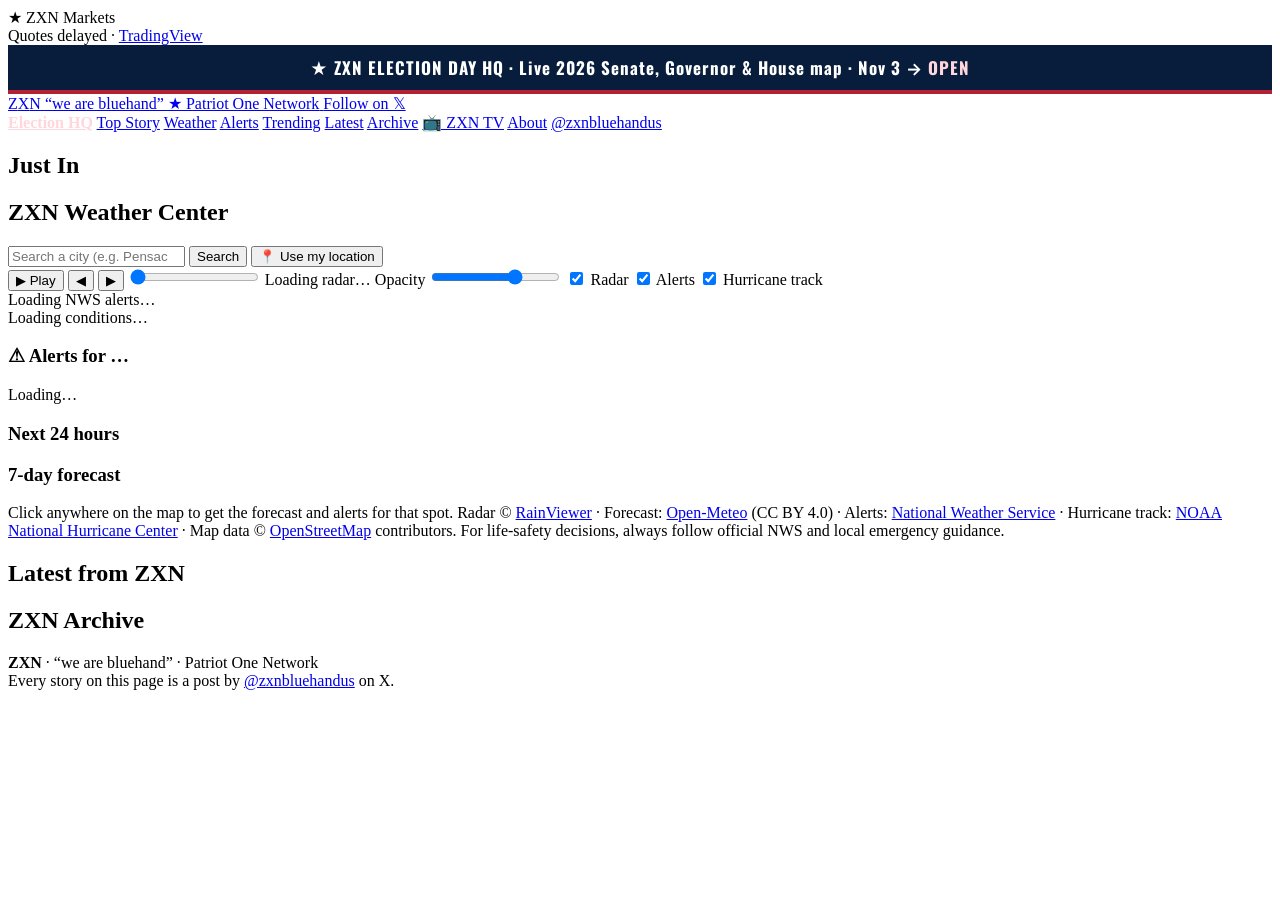
==== index.html @ aa6a17e9 "ZXN Election Day HQ: live 2026 Senate/Governor/House map" ====
<!doctype html>
<html lang="en">
<head>
<meta charset="utf-8">
<meta name="viewport" content="width=device-width, initial-scale=1">
<title>ZXN · “we are bluehand” · Patriot One Network</title>
<meta name="description" content="ZXN news: stories from @zxnbluehandus on X. Bluehand ZXN and Patriot One Network.">
<link rel="preconnect" href="https://fonts.googleapis.com">
<link href="https://fonts.googleapis.com/css2?family=Oswald:wght@500;700&family=Source+Serif+4:opsz,wght@8..60,400;8..60,700&family=Inter:wght@400;600;800&display=swap" rel="stylesheet">
<link rel="stylesheet" href="assets/leaflet.css">
<link rel="stylesheet" href="assets/styles.css">
<link rel="stylesheet" href="assets/weather.css">
<link rel="stylesheet" href="assets/ticker.css">
<link rel="stylesheet" href="assets/live.css">
<link rel="stylesheet" href="assets/splash.css">
<link rel="stylesheet" href="assets/feeds.css">
<link rel="stylesheet" href="assets/tv.css">
</head>
<body>
<script src="assets/splash.js"></script>
<div class="zxn-ticker" role="region" aria-label="Stock market ticker">
  <div class="ticker-label"><span class="star">★</span> ZXN Markets</div>
  <div class="ticker-track tradingview-widget-container"><div id="zxn-ticker-widget" class="tradingview-widget-container__widget"></div></div>
  <div class="ticker-note">Quotes delayed · <a href="https://www.tradingview.com/" target="_blank" rel="noopener nofollow">TradingView</a></div>
</div>
<div id="alert-banner" class="alert-banner" role="region" aria-label="Severe weather alerts" hidden></div>
<div class="flagbar"><span></span><span></span><span></span></div>
<a class="election-banner" href="election/" style="display:block;background:#071d3b;color:#fff;text-align:center;padding:10px 12px;font:700 17px Oswald,Inter,sans-serif;letter-spacing:1px;text-decoration:none;border-bottom:4px solid #B22234">★ ZXN ELECTION DAY HQ · Live 2026 Senate, Governor &amp; House map · Nov 3 → <span style="color:#ffd6db">OPEN</span></a>
<header class="masthead">
  <div class="wrap mast-inner">
    <div class="mast-date" id="today"></div>
    <a class="brand" href="#top" aria-label="ZXN home">
      <span class="brand-mark">Z<span class="x">X</span>N</span>
      <span class="brand-sub">“we are bluehand” <span class="star">★</span> Patriot One Network</span>
    </a>
    <a class="follow-btn" href="https://x.com/zxnbluehandus" target="_blank" rel="noopener">Follow on 𝕏</a>
  </div>
  <nav class="nav">
    <div class="wrap nav-inner">
      <a href="election/" style="color:#ffd6db;font-weight:800">Election HQ</a>
      <a href="#top-story">Top Story</a>
      <a href="#weather">Weather</a>
      <a href="#wx-alerts-anchor">Alerts</a>
      <a href="#trending">Trending</a>
      <a href="#latest">Latest</a>
      <a href="#following" id="nav-following" hidden>Following</a>
      <a href="#archive">Archive</a>
      <a href="#zxn-tv">📺 ZXN TV</a>
      <a href="#about">About</a>
      <a href="https://x.com/zxnbluehandus" target="_blank" rel="noopener">@zxnbluehandus</a>
    </div>
  </nav>
</header>

<main id="top" class="wrap">
  <section id="live-now" class="live-now" aria-live="polite" hidden></section>
  <section id="top-story" class="top">
    <div id="featured" class="featured"></div>
    <aside class="rail">
      <h2 class="section-label">Just In</h2>
      <ol id="justin" class="justin"></ol>
    </aside>
  </section>


  <section id="trending" class="trending" hidden>
    <div class="tr-head">
      <h2 class="section-label big">Trending on 𝕏</h2>
      <span class="tr-updated" id="tr-updated"></span>
    </div>
    <div id="tr-stories" class="tr-stories"></div>
    <div class="tr-trends-wrap"><h3 class="tr-sub">Trending in the U.S.</h3><div id="tr-trends" class="tr-trends"></div></div>
    <p class="tr-note">Headlines and summaries are X News stories, shown as X published them (summaries are generated by X from posts and may change). Not written by ZXN.</p>
  </section>

  <section id="weather" class="wx">
    <div class="wx-head">
      <h2 class="section-label big">ZXN Weather Center</h2>
      <form id="wx-search" class="wx-search" autocomplete="off" role="search">
        <input id="wx-q" type="search" placeholder="Search a city (e.g. Pensacola, Nashville)…" aria-label="Search a city">
        <button class="wx-btn" type="submit">Search</button>
        <button class="wx-btn red" type="button" id="wx-locate">📍 Use my location</button>
        <ul id="wx-results" class="wx-results" hidden></ul>
      </form>
    </div>
    <div id="wx-storms" class="wx-storms"></div>
    <div class="wx-grid">
      <div class="wx-mapcol">
        <div id="wx-map" class="wx-map" aria-label="Weather radar map"></div>
        <div class="wx-controls">
          <button id="rv-play" type="button" aria-pressed="false">▶ Play</button>
          <button id="rv-prev" type="button" aria-label="Previous frame">◀</button>
          <button id="rv-next" type="button" aria-label="Next frame">▶</button>
          <input id="rv-slider" type="range" min="0" max="0" value="0" aria-label="Radar frame">
          <span id="rv-time">Loading radar…</span>
          <label title="Radar opacity">Opacity <input id="rv-opacity" type="range" min="10" max="100" value="70"></label>
          <label><input id="lyr-radar" type="checkbox" checked> Radar</label>
          <label><input id="lyr-alerts" type="checkbox" checked> Alerts</label>
          <label><input id="lyr-storms" type="checkbox" checked> Hurricane track</label>
        </div>
        <div id="wx-legend" class="wx-legend">Loading NWS alerts…</div>
      </div>
      <aside class="wx-side">
        <div id="wx-now" class="wx-now">Loading conditions…</div>
        <div class="wx-alerts-box" id="wx-alerts-anchor">
          <h3>⚠ Alerts for <span id="wx-alerts-place">…</span></h3>
          <div id="wx-alerts"><p class="muted">Loading…</p></div>
        </div>
      </aside>
    </div>
    <h3 class="sub">Next 24 hours</h3>
    <div id="wx-hourly" class="wx-hourly"></div>
    <h3 class="sub">7-day forecast</h3>
    <div id="wx-daily" class="wx-days"></div>
    <p class="wx-attrib">Click anywhere on the map to get the forecast and alerts for that spot. Radar &copy; <a href="https://www.rainviewer.com/" target="_blank" rel="noopener">RainViewer</a> ·
      Forecast: <a href="https://open-meteo.com/" target="_blank" rel="noopener">Open-Meteo</a> (CC BY 4.0) ·
      Alerts: <a href="https://www.weather.gov/" target="_blank" rel="noopener">National Weather Service</a> · Hurricane track: <a href="https://www.nhc.noaa.gov/" target="_blank" rel="noopener">NOAA National Hurricane Center</a> ·
      Map data &copy; <a href="https://www.openstreetmap.org/copyright" target="_blank" rel="noopener">OpenStreetMap</a> contributors.
      For life-safety decisions, always follow official NWS and local emergency guidance.</p>
  </section>

  <section id="latest">
    <h2 class="section-label big">Latest from ZXN</h2>
    <div id="grid" class="grid"></div>
    <div class="more-row"><span id="latest-count" class="muted"></span><button id="load-more" class="load-more" type="button" hidden>Load more stories</button></div>
  </section>

  <section id="following" class="following" hidden>
    <h2 class="section-label big">Accounts We Follow</h2>
    <div id="fol-list" class="fol-list"></div>
  </section>

  <section id="archive" class="archive">
    <div class="tr-head"><h2 class="section-label big">ZXN Archive</h2><span id="archive-count" class="tr-updated"></span></div>
    <div id="archive-list" class="archive-list"></div>
  </section>

  <section id="about" class="about"></section>
</main>

<footer class="footer">
  <div class="flagbar thin"><span></span><span></span><span></span></div>
  <div class="wrap foot-inner">
    <div><strong>ZXN</strong> · “we are bluehand” · Patriot One Network</div>
    <div>Every story on this page is a post by <a href="https://x.com/zxnbluehandus" target="_blank" rel="noopener">@zxnbluehandus</a> on X. <span id="updated"></span></div>
  </div>
</footer>
<script src="assets/ticker.js"></script>
<script src="assets/app.js"></script>
<script src="assets/live.js"></script>
<script src="assets/feeds.js"></script>
<script src="assets/tv.js"></script>
<script src="assets/leaflet.js"></script>
<script src="assets/alerts.js"></script>
<script src="assets/weather.js"></script>
</body>
</html>
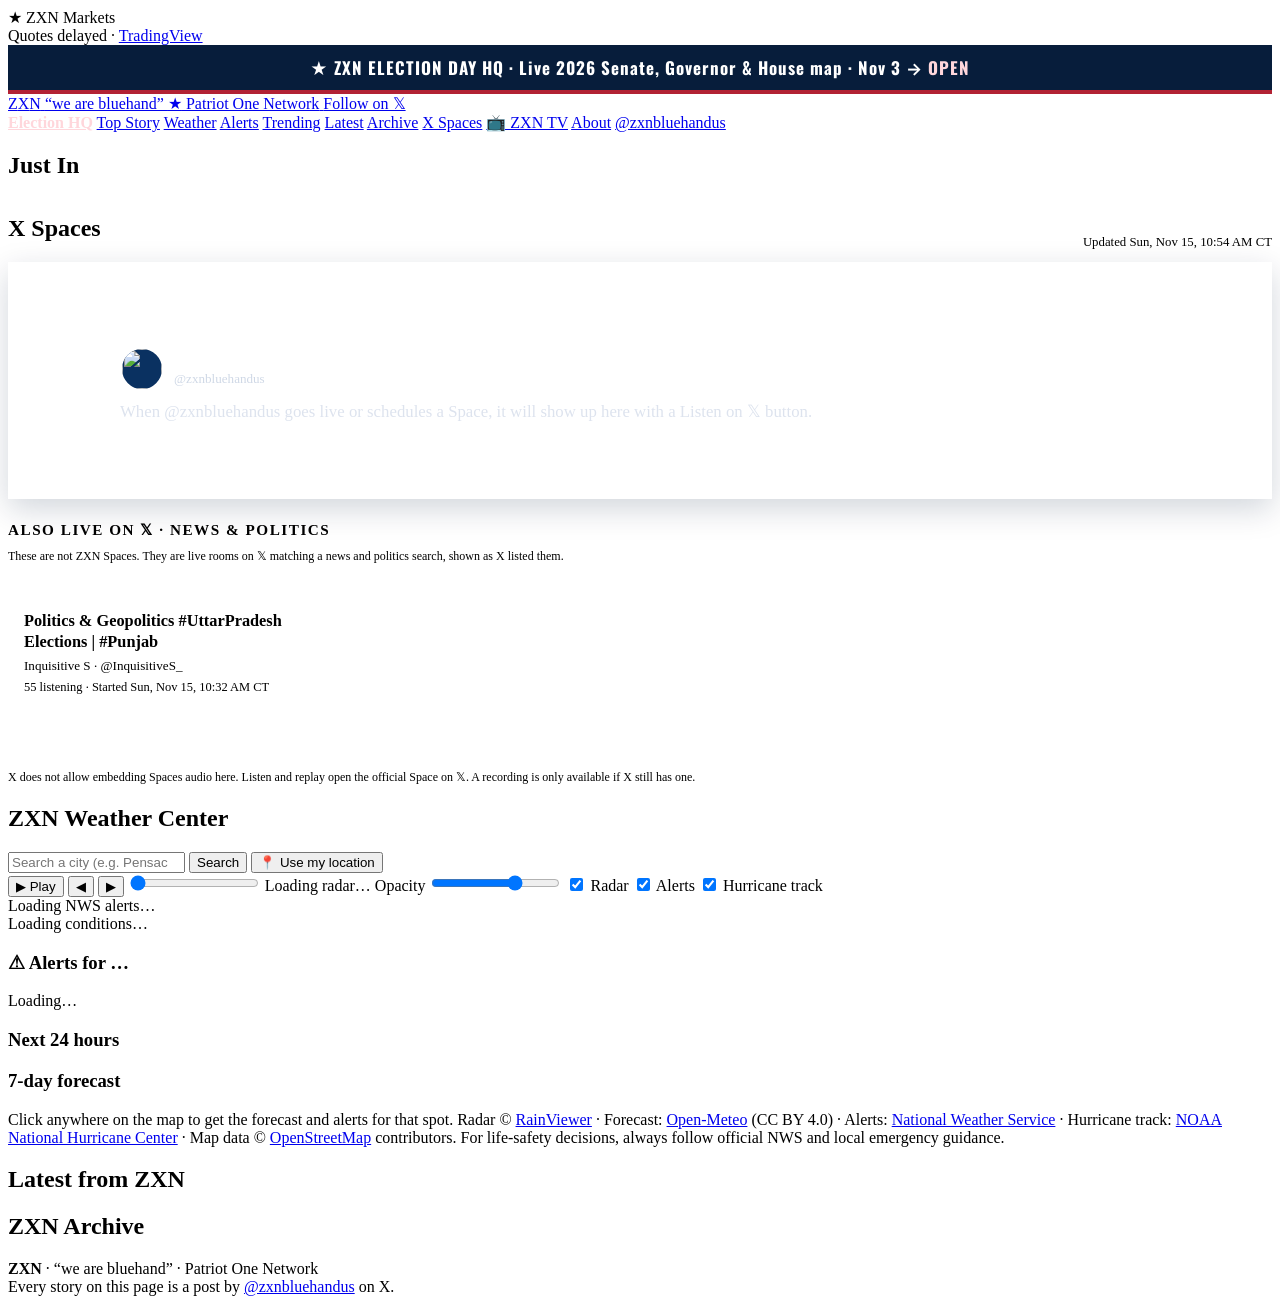
==== commit 640af9f4: "Add X Spaces section, in-page player, and owner MP3 downloads Adds a red-white-blue X Spaces card wi" ====
--- a/index.html
+++ b/index.html
@@ -15,6 +15,7 @@
 <link rel="stylesheet" href="assets/splash.css">
 <link rel="stylesheet" href="assets/feeds.css">
 <link rel="stylesheet" href="assets/tv.css">
+<link rel="stylesheet" href="assets/spaces.css">
 </head>
 <body>
 <script src="assets/splash.js"></script>
@@ -45,6 +46,7 @@
       <a href="#latest">Latest</a>
       <a href="#following" id="nav-following" hidden>Following</a>
       <a href="#archive">Archive</a>
+      <a href="#zxn-spaces">X Spaces</a>
       <a href="#zxn-tv">📺 ZXN TV</a>
       <a href="#about">About</a>
       <a href="https://x.com/zxnbluehandus" target="_blank" rel="noopener">@zxnbluehandus</a>
@@ -62,6 +64,14 @@
     </aside>
   </section>
 
+
+  <section id="zxn-spaces" class="zxn-spaces" aria-label="X Spaces">
+    <div class="sp-head">
+      <h2 class="section-label big">X Spaces</h2>
+      <span class="sp-updated" id="sp-updated"></span>
+    </div>
+    <div id="sp-root"></div>
+  </section>
 
   <section id="trending" class="trending" hidden>
     <div class="tr-head">
@@ -150,6 +160,7 @@
 <script src="assets/live.js"></script>
 <script src="assets/feeds.js"></script>
 <script src="assets/tv.js"></script>
+<script src="assets/spaces.js"></script>
 <script src="assets/leaflet.js"></script>
 <script src="assets/alerts.js"></script>
 <script src="assets/weather.js"></script>
--- a/assets/spaces.css
+++ b/assets/spaces.css
@@ -0,0 +1,89 @@
+/* ===== X Spaces section + in-page player ===== */
+.zxn-spaces{margin-top:36px}
+.sp-head{display:flex;flex-wrap:wrap;align-items:flex-end;justify-content:space-between;gap:6px 16px}
+.sp-head .section-label{flex:1 1 auto;margin-top:0}
+.sp-updated{font-size:.8rem;color:var(--muted);margin:0 0 12px}
+.sp-livebar{display:flex;flex-wrap:wrap;align-items:center;gap:10px 14px;background:var(--red);color:#fff;padding:8px 16px;margin:0 0 12px}
+.sp-livebar .sp-dot{width:12px;height:12px;border-radius:50%;background:#fff;flex:none;animation:spPulse 1.1s infinite}
+@keyframes spPulse{0%{transform:scale(.8);opacity:1}50%{transform:scale(1.25);opacity:.45}100%{transform:scale(.8);opacity:1}}
+.sp-livebar b{font-family:var(--head);letter-spacing:.16em;font-size:1.15rem}
+.sp-livebar span{font-size:.9rem;opacity:.95}
+
+.sp-player{background:var(--navy);color:#fff;border:2px solid #fff;border-top:6px solid var(--red);box-shadow:0 10px 30px rgba(7,29,59,.18);padding:22px 24px;display:grid;grid-template-columns:auto 1fr;gap:18px 22px;align-items:center}
+.sp-eq{display:flex;align-items:flex-end;gap:4px;height:72px;width:64px;flex:none}
+.sp-eq span{flex:1;background:#fff;border-radius:2px 2px 0 0;min-height:8px;transform-origin:bottom;animation:none}
+.sp-player.is-live .sp-eq span{background:var(--red);animation:spBar 1s ease-in-out infinite}
+.sp-player.is-live .sp-eq span:nth-child(1){animation-duration:.7s}
+.sp-player.is-live .sp-eq span:nth-child(2){animation-duration:1.05s;animation-delay:.1s}
+.sp-player.is-live .sp-eq span:nth-child(3){animation-duration:.8s;animation-delay:.2s}
+.sp-player.is-live .sp-eq span:nth-child(4){animation-duration:1.2s;animation-delay:.05s}
+.sp-player.is-live .sp-eq span:nth-child(5){animation-duration:.9s;animation-delay:.15s}
+@keyframes spBar{0%,100%{height:14px}50%{height:100%}}
+.sp-eq span:nth-child(1){height:22px}
+.sp-eq span:nth-child(2){height:40px}
+.sp-eq span:nth-child(3){height:64px}
+.sp-eq span:nth-child(4){height:36px}
+.sp-eq span:nth-child(5){height:28px}
+
+.sp-main{min-width:0}
+.sp-kicker{display:inline-flex;align-items:center;gap:6px;font-family:var(--head);letter-spacing:.12em;text-transform:uppercase;font-size:.75rem;background:var(--blue);color:#fff;padding:3px 8px;margin:0 0 8px}
+.sp-kicker.live{background:var(--red)}
+.sp-kicker.scheduled{background:var(--blue)}
+.sp-kicker.ended{background:#3a4456}
+.sp-player h3{font-family:var(--serif);font-size:clamp(1.25rem,2.6vw,1.85rem);line-height:1.2;margin:0 0 8px}
+.sp-host{display:flex;align-items:center;gap:10px;margin:0 0 10px;min-width:0}
+.sp-host img{width:40px;height:40px;border-radius:50%;object-fit:cover;border:2px solid #fff;flex:none;background:#0A3161}
+.sp-host .sp-who{min-width:0}
+.sp-host b{display:block;font-size:.95rem;white-space:nowrap;overflow:hidden;text-overflow:ellipsis}
+.sp-host a{color:#cfd8e6;font-size:.82rem;text-decoration:none}
+.sp-host a:hover{text-decoration:underline;color:#fff}
+.sp-meta{display:flex;flex-wrap:wrap;gap:6px 14px;font-size:.85rem;color:#cfd8e6;margin:0 0 14px}
+.sp-actions-row{display:flex;flex-wrap:wrap;gap:10px;align-items:center}
+.sp-listen{display:inline-block;background:var(--red);color:#fff;text-decoration:none;font-weight:800;font-size:1.05rem;padding:12px 22px;border-radius:999px;border:2px solid #fff;letter-spacing:.02em}
+.sp-listen:hover{background:var(--red-d)}
+.sp-download{display:inline-block;background:#fff;color:var(--navy);text-decoration:none;font-weight:800;font-size:1.05rem;padding:12px 22px;border-radius:999px;border:2px solid #fff;letter-spacing:.02em}
+.sp-download:hover{background:var(--blue);color:#fff}
+.sp-note{font-size:.75rem;color:#9aa4b5;margin:10px 0 0}
+
+.sp-player.is-empty{grid-template-columns:auto 1fr}
+.sp-empty-copy h3{font-family:var(--head);text-transform:uppercase;letter-spacing:.08em;font-size:1.35rem;margin:0 0 8px}
+.sp-empty-copy p{margin:0 0 14px;font-family:var(--serif);font-size:1.05rem;color:#dde3ee}
+.spx-follow{display:inline-block;background:#fff;color:var(--red);text-decoration:none;font-weight:800;padding:10px 18px;border-radius:999px}
+.spx-follow:hover{background:var(--red);color:#fff}
+
+.sp-own{display:flex;flex-direction:column;gap:8px;margin-top:14px}
+.sp-own button{display:grid;grid-template-columns:auto 1fr auto;gap:8px 12px;align-items:center;text-align:left;background:#fff;border:1px solid var(--line);padding:10px 12px;cursor:pointer;font:inherit;color:inherit;width:100%}
+.sp-own button:hover,.sp-own button[aria-selected="true"]{border-color:var(--blue);box-shadow:0 0 0 2px rgba(10,49,97,.15)}
+.sp-own button[aria-selected="true"]{border-color:var(--red);border-left:4px solid var(--red)}
+.sp-chip{font-family:var(--head);font-size:.68rem;letter-spacing:.1em;text-transform:uppercase;background:var(--navy);color:#fff;padding:2px 6px;border-radius:2px}
+.sp-chip.live{background:var(--red)}
+.sp-own b{display:block;font-family:var(--serif);font-size:1rem;line-height:1.3}
+.sp-own em{font-style:normal;font-size:.78rem;color:var(--muted);white-space:nowrap}
+
+.sp-also{margin-top:22px}
+.sp-also h3{font-family:var(--head);text-transform:uppercase;letter-spacing:.1em;font-size:.95rem;color:var(--blue);margin:0 0 10px}
+.sp-also-note{font-size:.75rem;color:var(--muted);margin:0 0 10px}
+.sp-also-list{display:grid;grid-template-columns:repeat(auto-fill,minmax(260px,1fr));gap:12px}
+.sp-also-list>*{min-width:0}
+.sp-also-card{background:#fff;border:1px solid var(--line);border-left:4px solid var(--blue);padding:14px 16px;display:flex;flex-direction:column;gap:6px;min-width:0}
+.sp-also-card .sp-chip{align-self:flex-start}
+.sp-also-card b{font-family:var(--serif);font-size:1.02rem;line-height:1.3}
+.sp-also-card .sp-ahost{font-size:.82rem;color:var(--muted)}
+.sp-also-card .sp-ahost a{color:var(--blue);text-decoration:none}
+.sp-also-card .sp-ahost a:hover{text-decoration:underline}
+.sp-also-card .sp-ameta{font-size:.78rem;color:var(--muted)}
+.sp-also-card .sp-listen{align-self:flex-start;font-size:.9rem;padding:8px 14px;margin-top:6px}
+
+.sp-footnote{font-size:.75rem;color:var(--muted);margin:12px 0 0}
+
+@media (max-width:700px){
+  .sp-player{grid-template-columns:1fr;padding:16px}
+  .sp-eq{height:48px;width:56px}
+  .sp-listen,.sp-download,.spx-follow{width:100%;text-align:center}
+  .sp-own button{grid-template-columns:auto 1fr}
+  .sp-own em{grid-column:1 / -1}
+  .sp-also-list{grid-template-columns:1fr}
+}
+@media (prefers-reduced-motion:reduce){
+  .sp-livebar .sp-dot,.sp-player.is-live .sp-eq span{animation:none}
+}
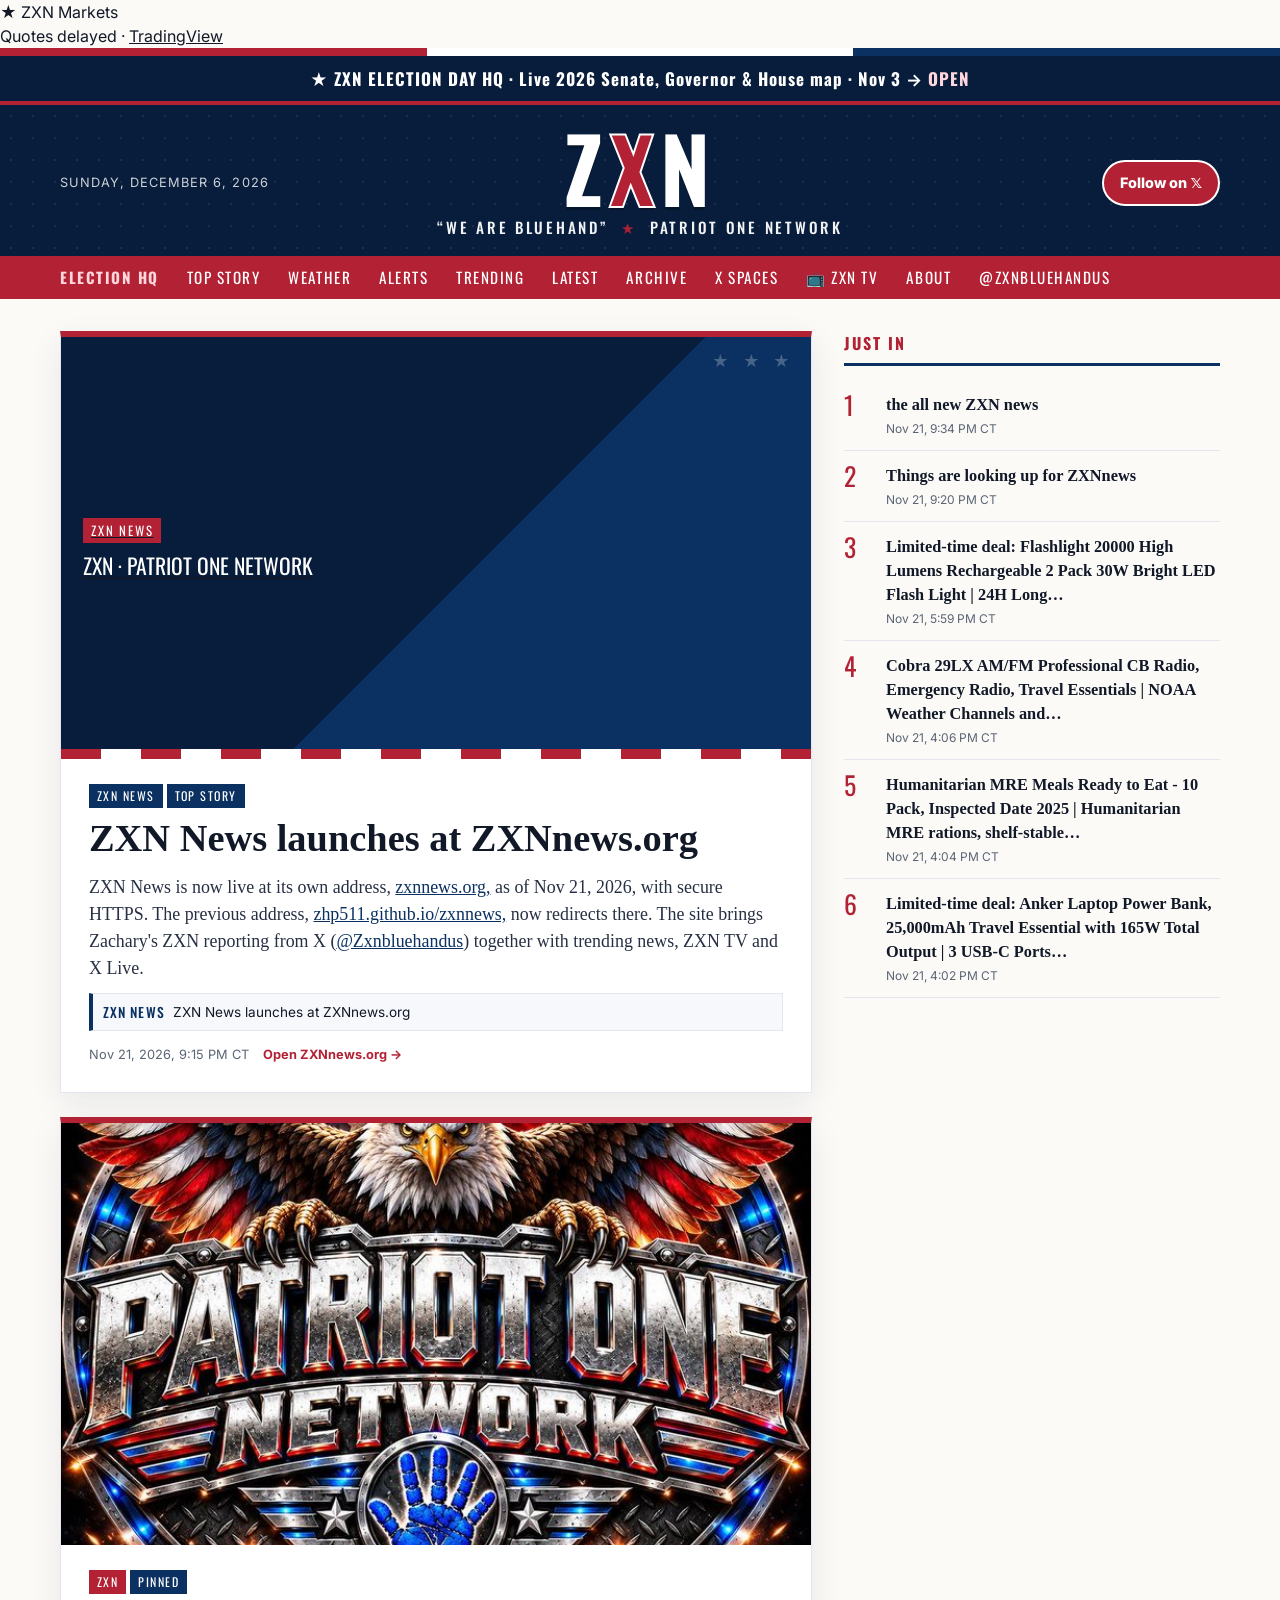
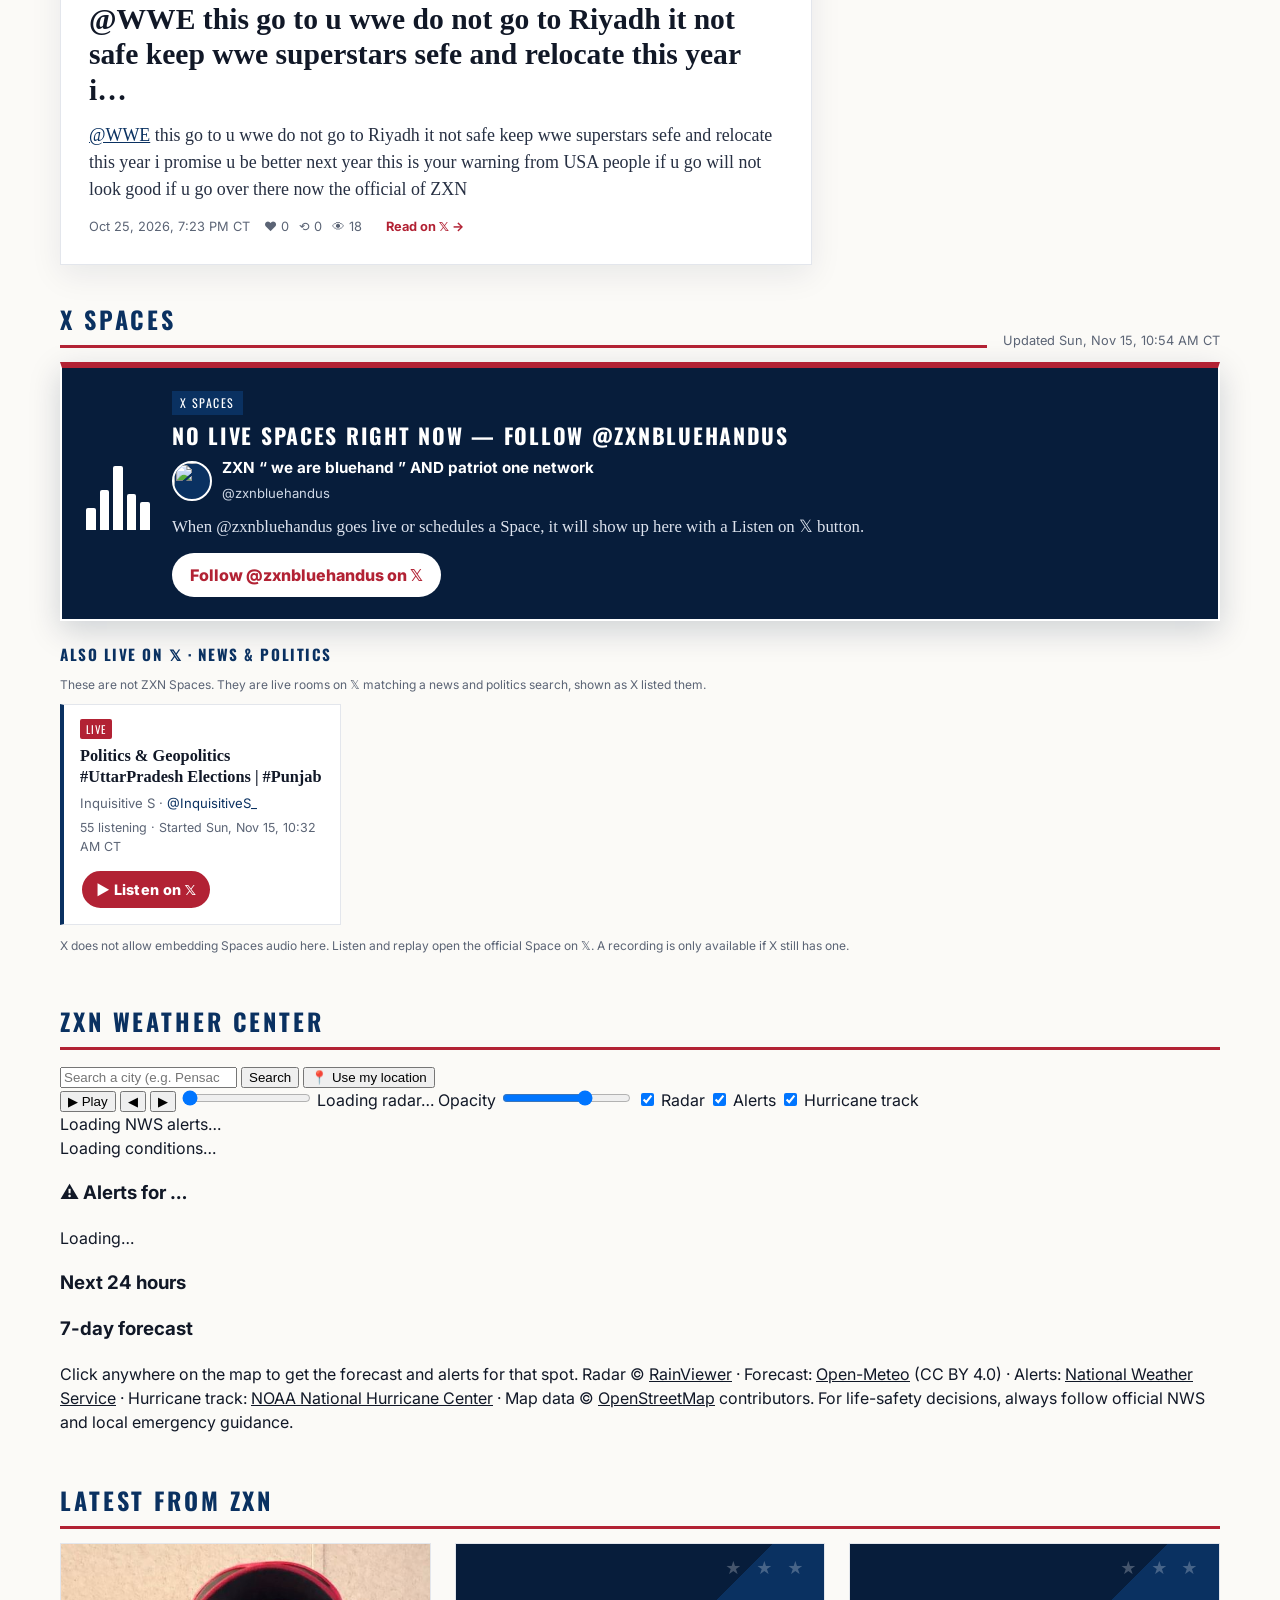
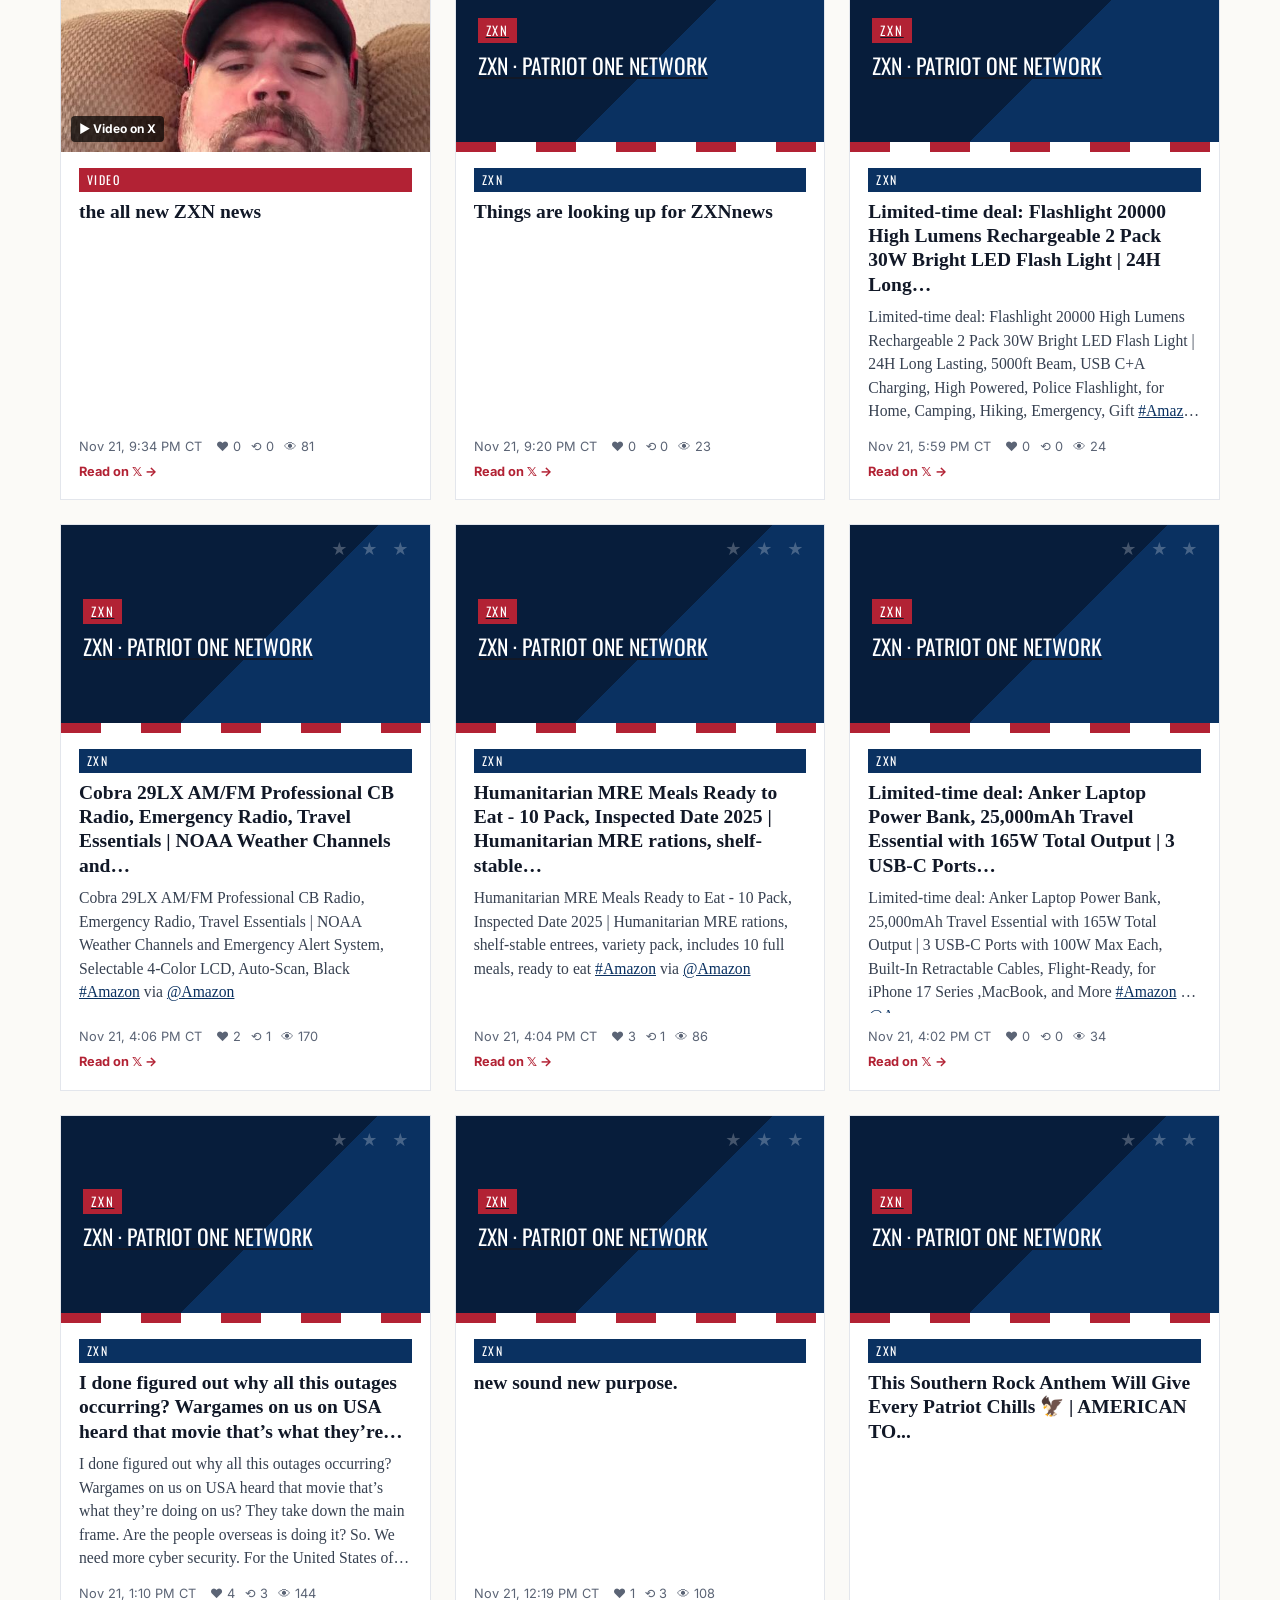
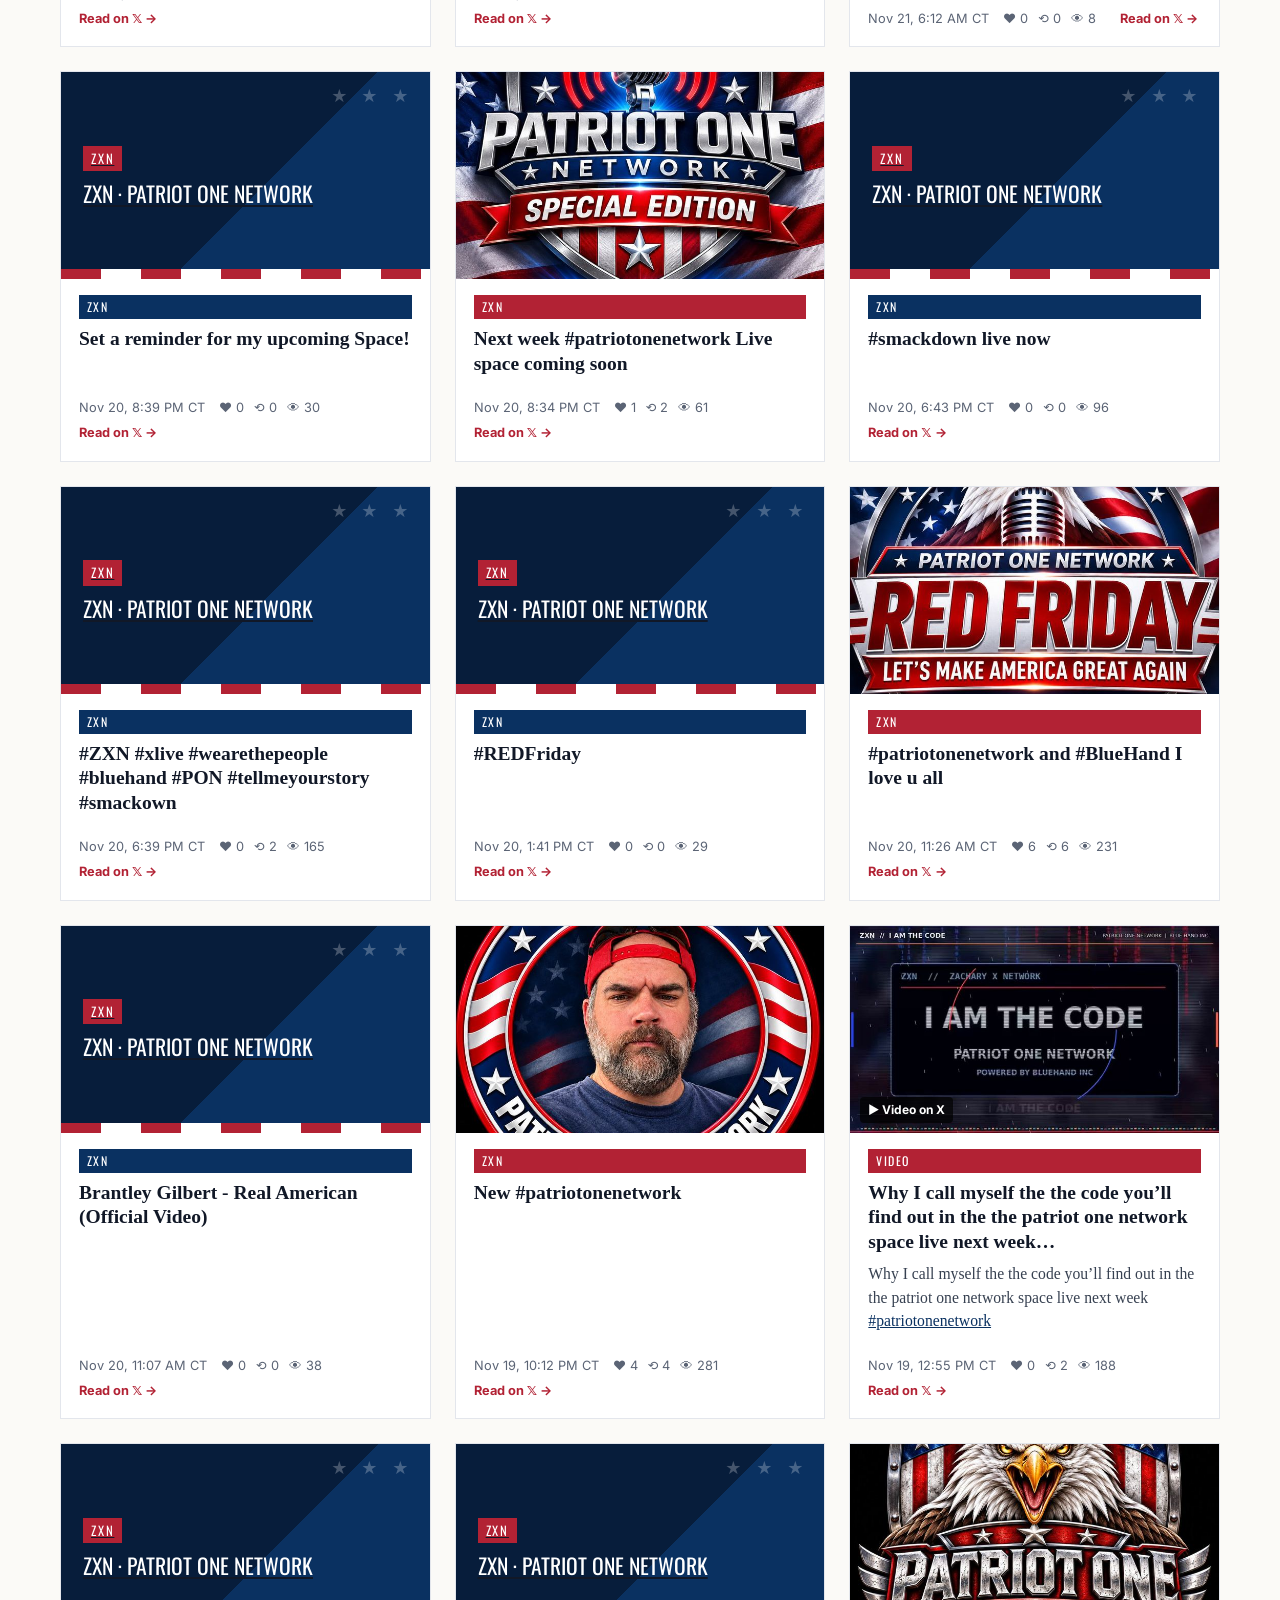
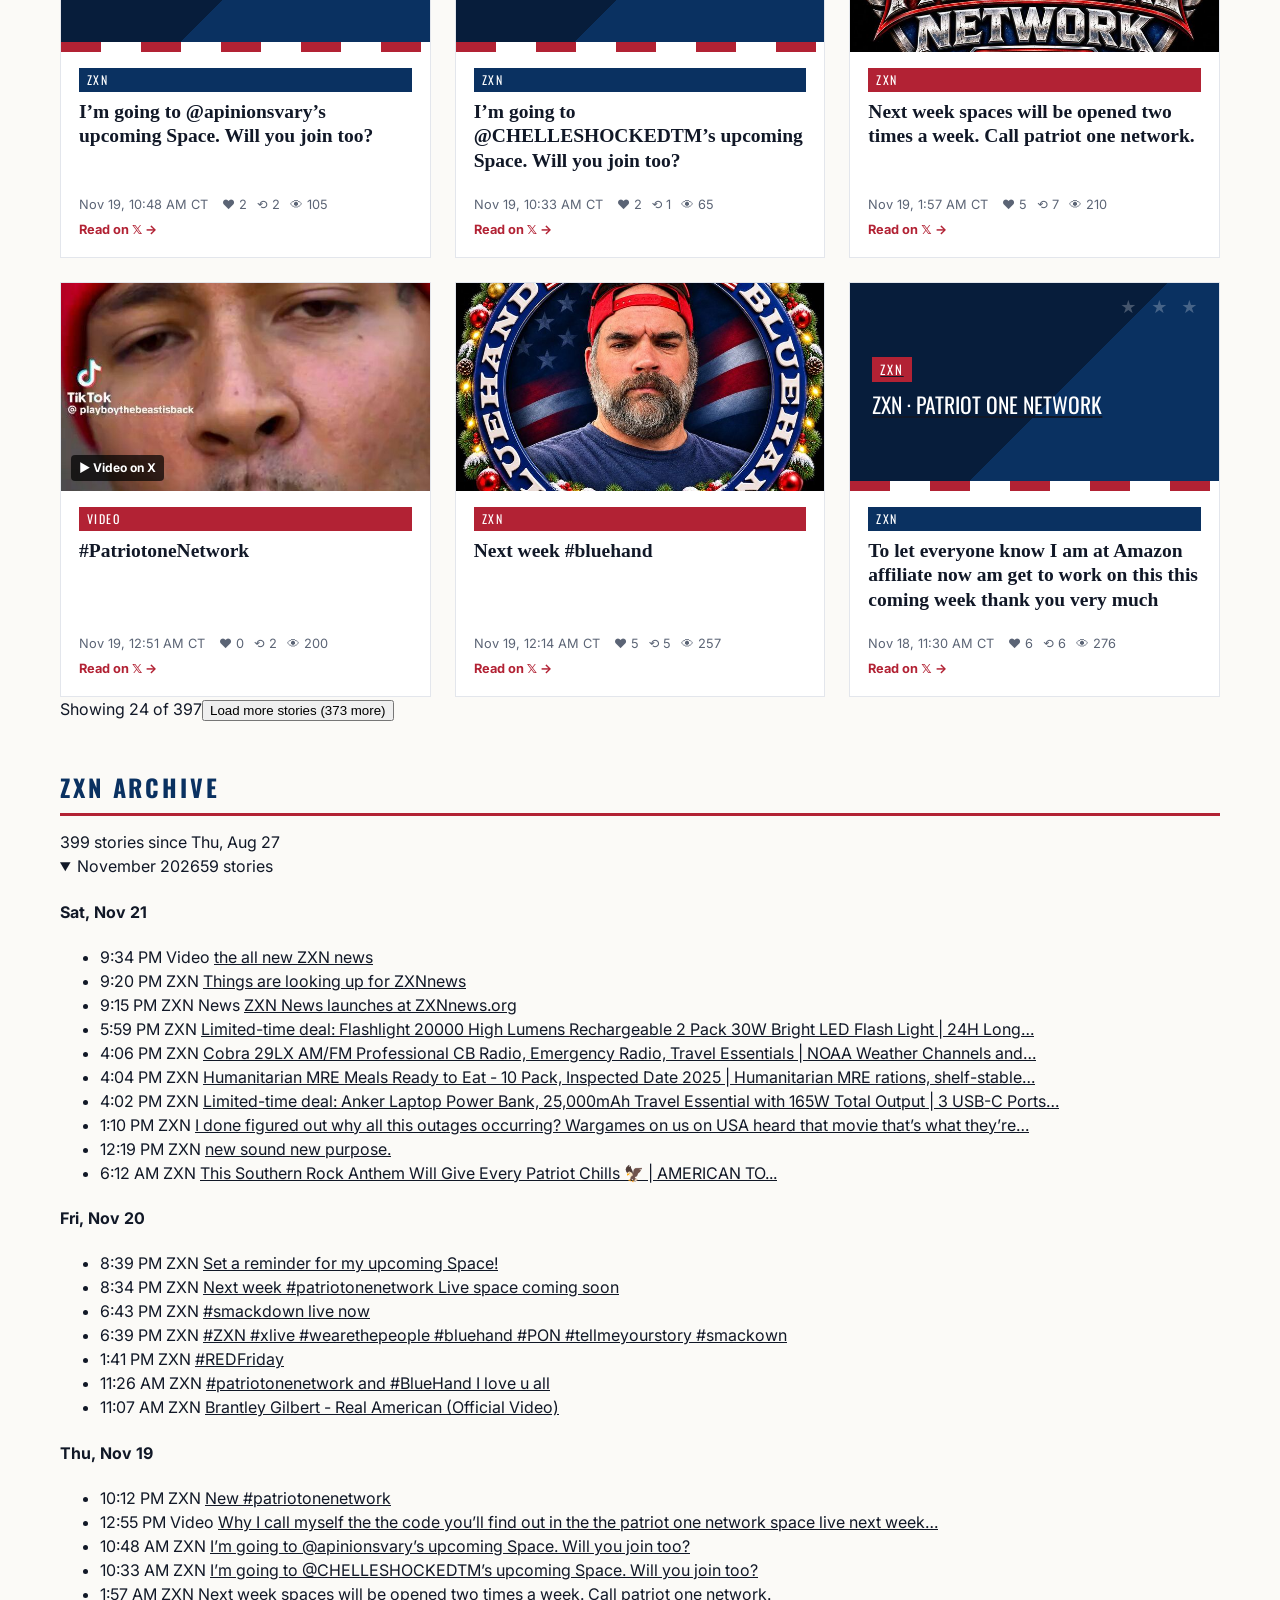
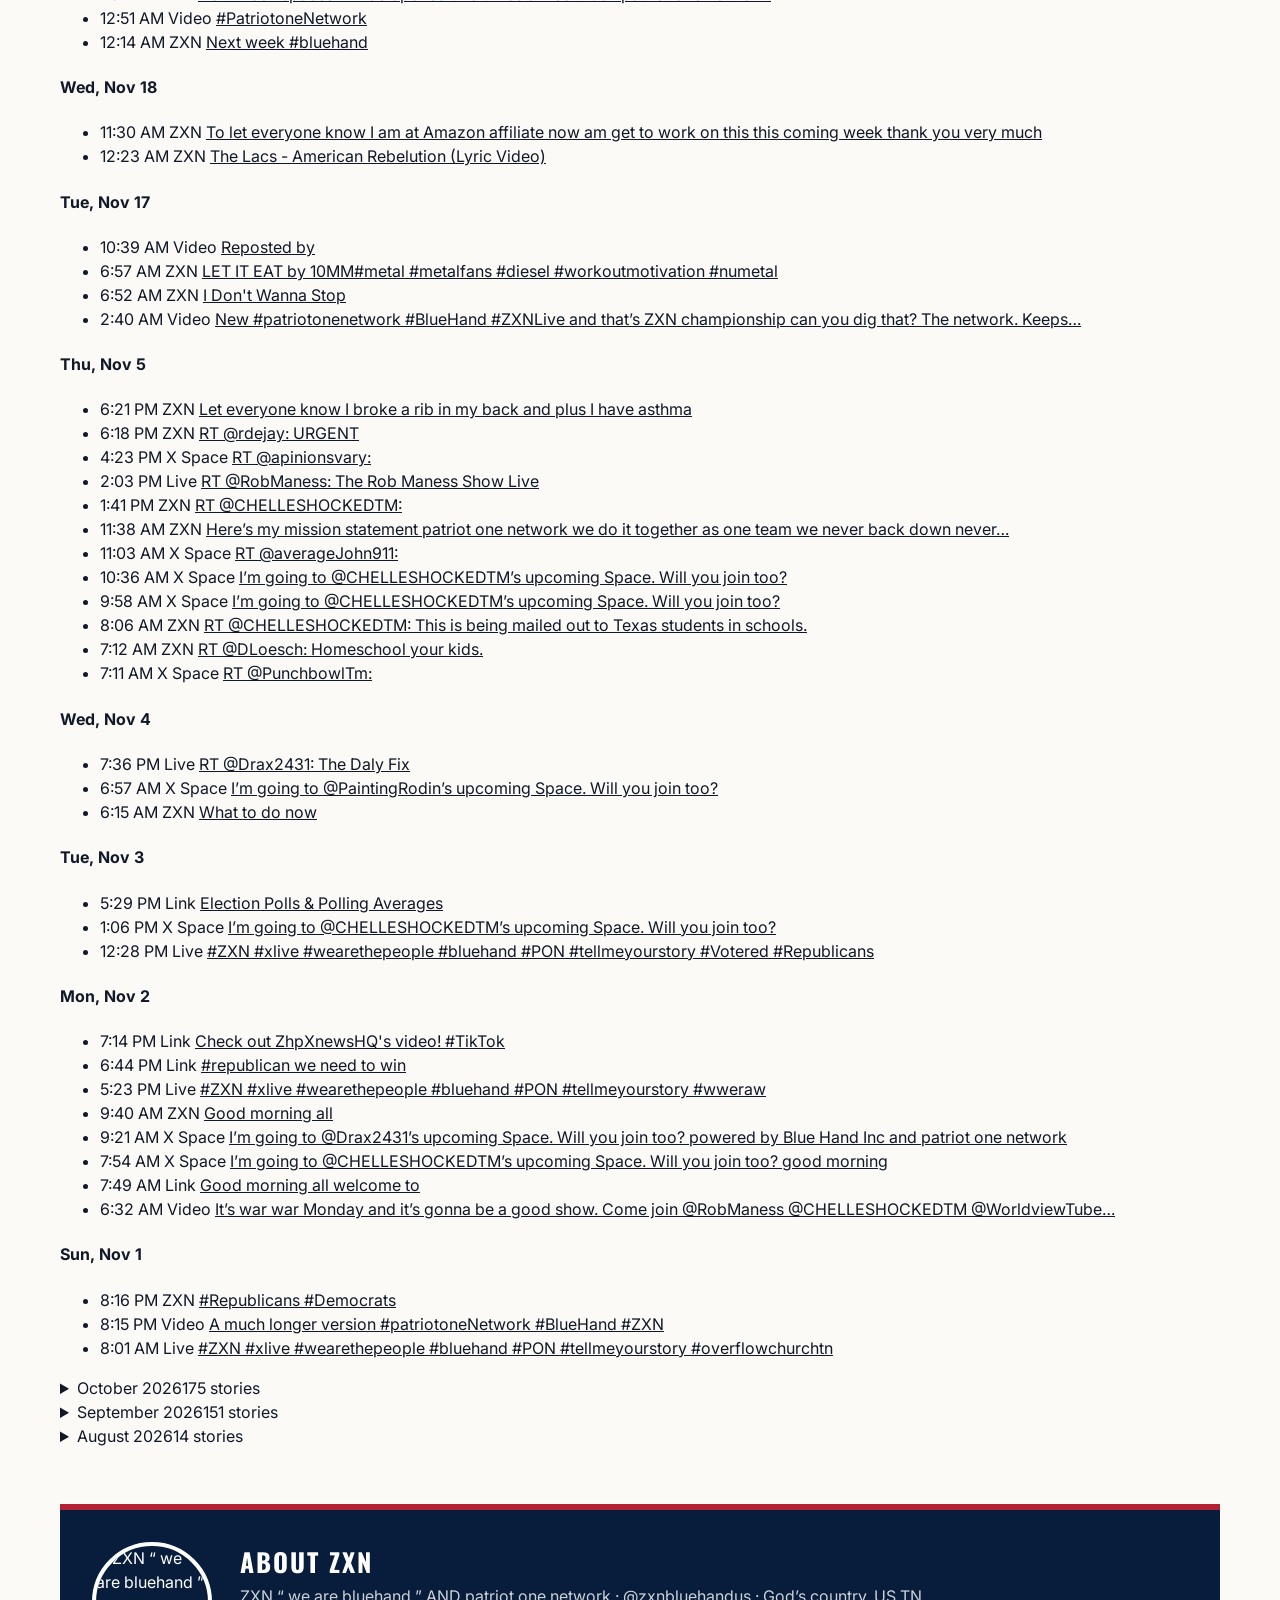
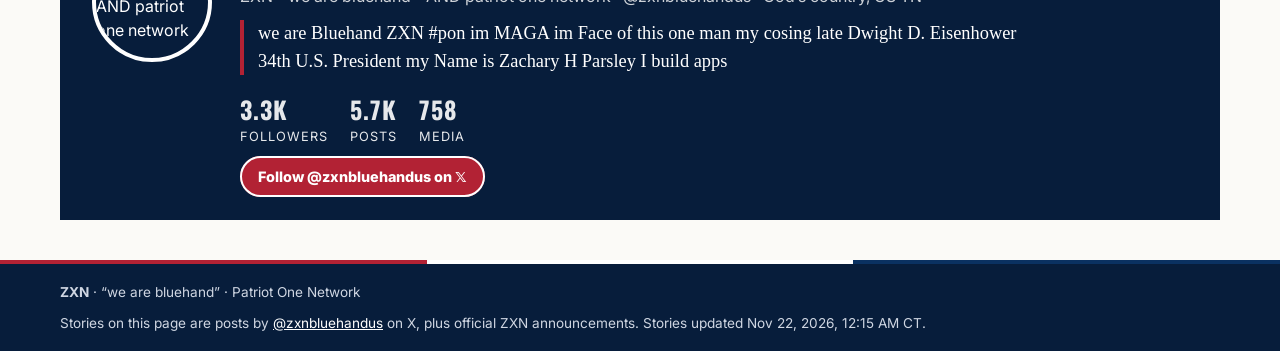
==== commit 59f0a68e: "Refresh site and add ZXNnews.org launch top story 2026-11-22T06:15Z" ====
--- a/index.html
+++ b/index.html
@@ -57,7 +57,10 @@
 <main id="top" class="wrap">
   <section id="live-now" class="live-now" aria-live="polite" hidden></section>
   <section id="top-story" class="top">
-    <div id="featured" class="featured"></div>
+    <div class="top-main">
+      <div id="featured" class="featured"></div>
+      <div id="pinned-below" class="featured pin-below" hidden></div>
+    </div>
     <aside class="rail">
       <h2 class="section-label">Just In</h2>
       <ol id="justin" class="justin"></ol>
@@ -152,7 +155,7 @@
   <div class="flagbar thin"><span></span><span></span><span></span></div>
   <div class="wrap foot-inner">
     <div><strong>ZXN</strong> · “we are bluehand” · Patriot One Network</div>
-    <div>Every story on this page is a post by <a href="https://x.com/zxnbluehandus" target="_blank" rel="noopener">@zxnbluehandus</a> on X. <span id="updated"></span></div>
+    <div>Stories on this page are posts by <a href="https://x.com/zxnbluehandus" target="_blank" rel="noopener">@zxnbluehandus</a> on X, plus official ZXN announcements. <span id="updated"></span></div>
   </div>
 </footer>
 <script src="assets/ticker.js"></script>
--- a/assets/styles.css
+++ b/assets/styles.css
@@ -0,0 +1,136 @@
+:root{
+  --red:#B22234; --red-d:#8c1a28; --blue:#0A3161; --navy:#071d3b; --ink:#111827;
+  --muted:#5b6475; --line:#e3e6ec; --paper:#fbfaf7; --white:#fff;
+  --serif:"Source Serif 4",Georgia,serif; --head:"Oswald","Arial Narrow",Impact,sans-serif; --sans:"Inter",system-ui,sans-serif;
+}
+*{box-sizing:border-box}
+html{scroll-behavior:smooth}
+body{margin:0;background:var(--paper);color:var(--ink);font-family:var(--sans);line-height:1.5}
+a{color:inherit}
+img{max-width:100%;display:block}
+.media{display:block}
+.wrap{max-width:1200px;margin:0 auto;padding:0 20px}
+.flagbar{display:flex;height:8px}
+.flagbar span{flex:1}
+.flagbar span:nth-child(1){background:var(--red)}
+.flagbar span:nth-child(2){background:var(--white)}
+.flagbar span:nth-child(3){background:var(--blue)}
+.flagbar.thin{height:4px}
+
+/* masthead */
+.masthead{background:var(--navy);color:#fff;position:relative;overflow:hidden}
+.masthead::before{content:"";position:absolute;inset:0;opacity:.08;
+  background-image:radial-gradient(#fff 1.2px,transparent 1.3px);background-size:22px 22px}
+.mast-inner{position:relative;display:grid;grid-template-columns:1fr auto 1fr;align-items:center;padding:22px 20px 18px}
+.mast-date{font-size:.8rem;letter-spacing:.08em;text-transform:uppercase;opacity:.8}
+.brand{text-decoration:none;text-align:center;display:flex;flex-direction:column;align-items:center}
+.brand-mark{font-family:var(--head);font-weight:700;font-size:clamp(3.2rem,9vw,5.6rem);line-height:.9;letter-spacing:.06em;
+  text-shadow:0 3px 0 rgba(0,0,0,.25)}
+.brand-mark .x{color:var(--red);-webkit-text-stroke:2px #fff}
+.brand-sub{margin-top:8px;font-family:var(--head);font-weight:500;letter-spacing:.18em;text-transform:uppercase;font-size:clamp(.7rem,1.8vw,.95rem);opacity:.95}
+.brand-sub .star{color:var(--red);margin:0 6px}
+.follow-btn{justify-self:end;background:var(--red);color:#fff;text-decoration:none;font-weight:800;font-size:.9rem;
+  padding:10px 16px;border-radius:999px;border:2px solid #fff;transition:transform .15s,background .15s}
+.follow-btn:hover{background:var(--red-d);transform:translateY(-1px)}
+.nav{background:var(--red);position:relative}
+.nav-inner{display:flex;gap:28px;overflow-x:auto;padding:10px 20px}
+.nav a{color:#fff;text-decoration:none;font-family:var(--head);text-transform:uppercase;letter-spacing:.1em;font-size:.95rem;white-space:nowrap}
+.nav a:hover{text-decoration:underline}
+
+/* sections */
+.section-label{font-family:var(--head);text-transform:uppercase;letter-spacing:.12em;font-size:1rem;color:var(--red);
+  margin:0 0 14px;padding-bottom:8px;border-bottom:3px solid var(--blue)}
+.section-label.big{font-size:1.5rem;color:var(--blue);border-bottom-color:var(--red);margin-top:48px}
+
+.top{display:grid;grid-template-columns:2fr 1fr;gap:32px;margin-top:32px}
+.top-main{display:flex;flex-direction:column;gap:24px;min-width:0}
+.pin-below{border-top-color:var(--blue)}
+.pin-below h2{font-family:var(--serif);font-size:clamp(1.3rem,2.4vw,1.85rem);line-height:1.2;margin:8px 0 14px}
+.pin-below h2 a{text-decoration:none}
+.pin-below h2 a:hover{text-decoration:underline;text-decoration-color:var(--red)}
+.pin-below .text{font-family:var(--serif);font-size:1.05rem;color:#273043}
+.featured{background:#fff;border:1px solid var(--line);border-top:6px solid var(--red);box-shadow:0 10px 30px rgba(7,29,59,.08)}
+.featured .media{aspect-ratio:16/9;background:var(--navy);overflow:hidden}
+.featured .media img{width:100%;height:100%;object-fit:cover}
+.featured .body{padding:24px 28px 28px}
+.featured h1{font-family:var(--serif);font-size:clamp(1.6rem,3.2vw,2.4rem);line-height:1.15;margin:8px 0 14px}
+.featured h1 a{text-decoration:none}
+.featured h1 a:hover{text-decoration:underline;text-decoration-color:var(--red)}
+.featured .text{font-family:var(--serif);font-size:1.12rem;color:#273043}
+
+.kicker{display:inline-block;font-family:var(--head);text-transform:uppercase;letter-spacing:.12em;font-size:.75rem;
+  color:#fff;background:var(--blue);padding:3px 8px}
+.kicker.red{background:var(--red)}
+.meta{display:flex;flex-wrap:wrap;gap:6px 14px;align-items:center;font-size:.8rem;color:var(--muted);margin-top:14px}
+.meta .stats span{margin-right:10px}
+.readon{font-weight:700;color:var(--red);text-decoration:none;white-space:nowrap}
+.readon:hover{text-decoration:underline}
+
+.justin{list-style:none;margin:0;padding:0;counter-reset:j}
+.justin li{counter-increment:j;display:grid;grid-template-columns:34px 1fr;gap:8px;padding:12px 0;border-bottom:1px solid var(--line)}
+.justin li::before{content:counter(j);font-family:var(--head);font-size:1.6rem;color:var(--red);line-height:1}
+.justin a{font-family:var(--serif);font-weight:700;text-decoration:none;font-size:1.02rem;line-height:1.3}
+.justin a:hover{color:var(--blue);text-decoration:underline}
+.justin time{display:block;font-size:.75rem;color:var(--muted);margin-top:4px}
+
+.grid{display:grid;grid-template-columns:repeat(auto-fill,minmax(300px,1fr));gap:24px}
+.card{background:#fff;border:1px solid var(--line);display:flex;flex-direction:column;transition:transform .15s,box-shadow .15s}
+.card:hover{transform:translateY(-3px);box-shadow:0 12px 26px rgba(7,29,59,.12)}
+.card .media{aspect-ratio:16/9;overflow:hidden;background:var(--navy);position:relative}
+.card .media img{width:100%;height:100%;object-fit:cover}
+.badge-video{position:absolute;left:10px;bottom:10px;background:rgba(0,0,0,.7);color:#fff;font-size:.75rem;font-weight:700;padding:4px 8px;border-radius:4px}
+.card .body{padding:16px 18px 18px;display:flex;flex-direction:column;flex:1}
+.card h3{font-family:var(--serif);font-size:1.22rem;line-height:1.25;margin:8px 0 8px}
+.card h3 a{text-decoration:none}
+.card h3 a:hover{text-decoration:underline;text-decoration-color:var(--red)}
+.card .text{font-family:var(--serif);color:#374151;font-size:.98rem;flex:1}
+.card .text p, .featured .text p{margin:0 0 .6em}
+.clamp{display:-webkit-box;-webkit-line-clamp:5;-webkit-box-orient:vertical;overflow:hidden}
+
+/* tile used when a post has no picture */
+.tile{width:100%;height:100%;display:flex;flex-direction:column;justify-content:center;align-items:flex-start;gap:10px;padding:22px;color:#fff;
+  background:linear-gradient(135deg,var(--navy) 0 55%,var(--blue) 55% 100%);position:relative;overflow:hidden}
+.tile::after{content:"★ ★ ★";position:absolute;right:16px;top:12px;color:rgba(255,255,255,.25);letter-spacing:.3em}
+.tile::before{content:"";position:absolute;left:0;right:0;bottom:0;height:10px;background:repeating-linear-gradient(90deg,var(--red) 0 40px,#fff 40px 80px)}
+.tile .t-kicker{font-family:var(--head);letter-spacing:.14em;text-transform:uppercase;font-size:.8rem;background:var(--red);padding:3px 8px}
+.tile .t-title{font-family:var(--head);font-size:1.35rem;line-height:1.15;text-transform:uppercase;max-width:95%}
+
+.linkchip{display:flex;gap:8px;align-items:center;margin-top:10px;padding:8px 10px;border:1px solid var(--line);border-left:4px solid var(--blue);
+  text-decoration:none;font-size:.85rem;background:#f6f8fb}
+.linkchip:hover{background:#eef2f8}
+.linkchip b{white-space:nowrap;flex:none;font-family:var(--head);text-transform:uppercase;letter-spacing:.08em;color:var(--blue);font-weight:500}
+.linkchip span{overflow:hidden;text-overflow:ellipsis;white-space:nowrap}
+.text a{color:var(--blue)}
+.text code{background:#eef1f5;padding:0 4px;border-radius:3px;font-size:.9em}
+
+/* about */
+.about{margin:56px 0 40px;background:var(--navy);color:#fff;display:grid;grid-template-columns:auto 1fr;gap:28px;padding:32px;
+  border-top:6px solid var(--red);position:relative;overflow:hidden}
+.about .banner{position:absolute;inset:0;background-size:cover;background-position:center;opacity:.16}
+.about > *{position:relative}
+.about img.avatar{width:120px;height:120px;border-radius:50%;border:4px solid #fff;object-fit:cover}
+.about h2{font-family:var(--head);text-transform:uppercase;letter-spacing:.08em;margin:0 0 4px;font-size:1.6rem}
+.about .handle{opacity:.8;margin-bottom:12px}
+.about blockquote{margin:0 0 16px;font-family:var(--serif);font-size:1.15rem;border-left:4px solid var(--red);padding-left:14px;white-space:pre-line}
+.about .stats{display:flex;flex-wrap:wrap;gap:22px;margin:0 0 18px}
+.about .stats div b{display:block;font-family:var(--head);font-size:1.5rem}
+.about .stats div{font-size:.8rem;text-transform:uppercase;letter-spacing:.08em;opacity:.9}
+
+.footer{background:var(--navy);color:#cfd6e2;font-size:.85rem}
+.foot-inner{display:flex;flex-wrap:wrap;justify-content:space-between;gap:10px;padding:18px 20px}
+.footer a{color:#fff}
+
+@media (max-width:900px){
+  .top{grid-template-columns:1fr}
+  .mast-inner{grid-template-columns:1fr;gap:12px;text-align:center}
+  .mast-date{order:3}
+  .follow-btn{justify-self:center}
+}
+@media (max-width:560px){
+  .about{grid-template-columns:1fr;text-align:left}
+  .featured .body{padding:18px}
+}
+/* keep long single-line chips from widening grid columns on phones */
+.top > *, .grid > *, .wx-grid > *{min-width:0}
+.linkchip{min-width:0}
+.linkchip span{min-width:0}
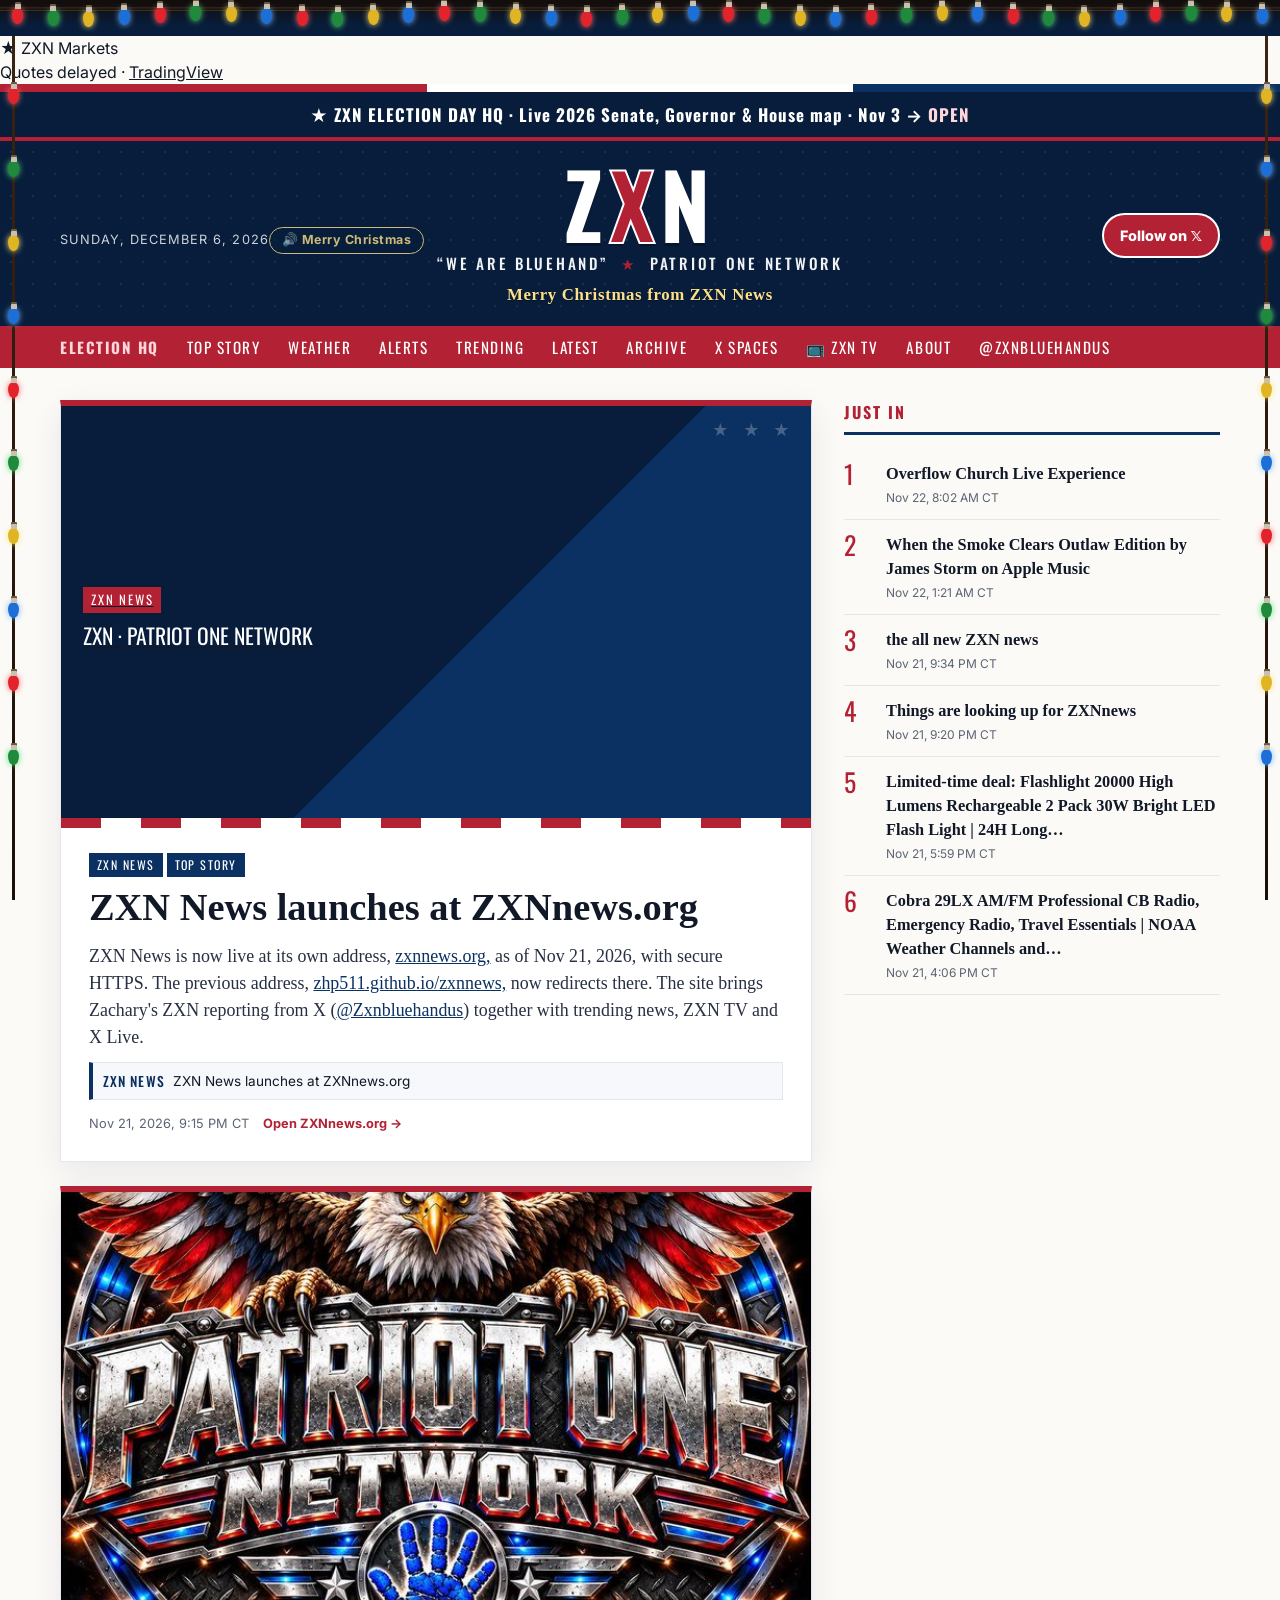
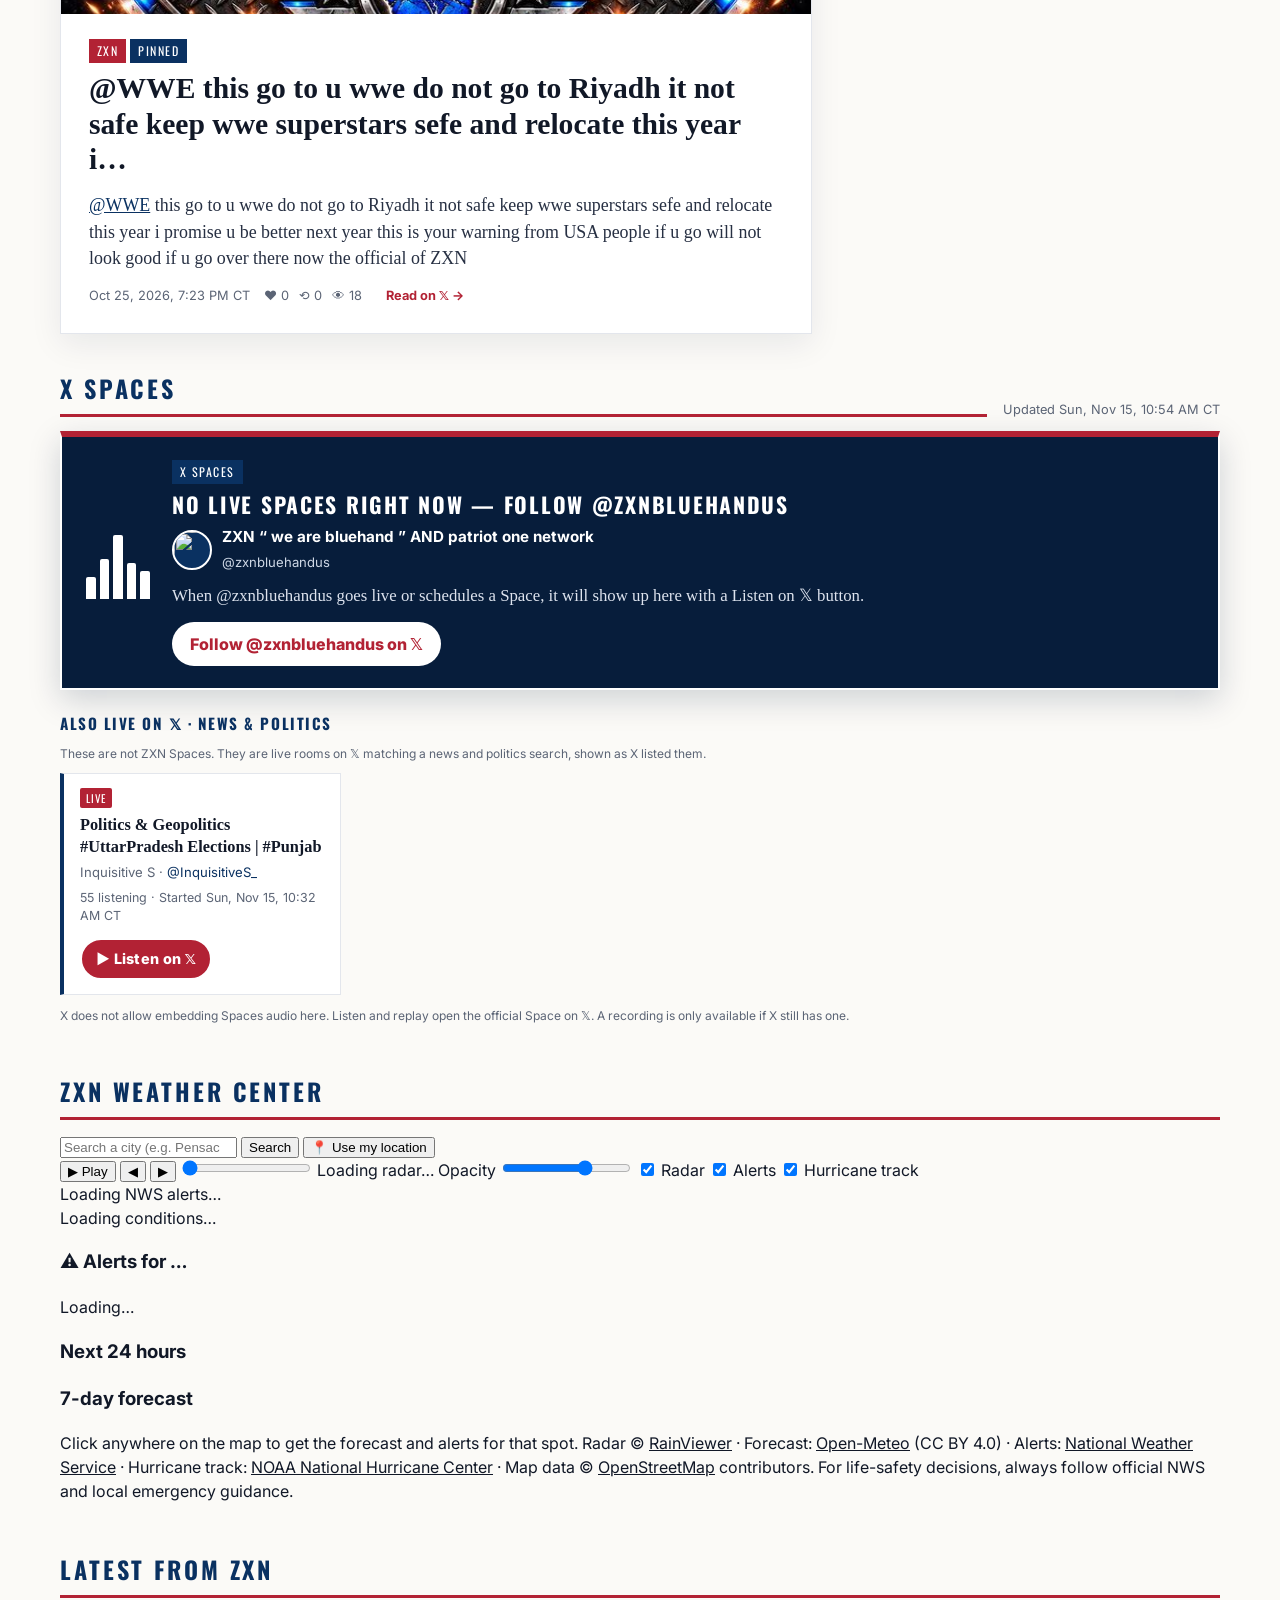
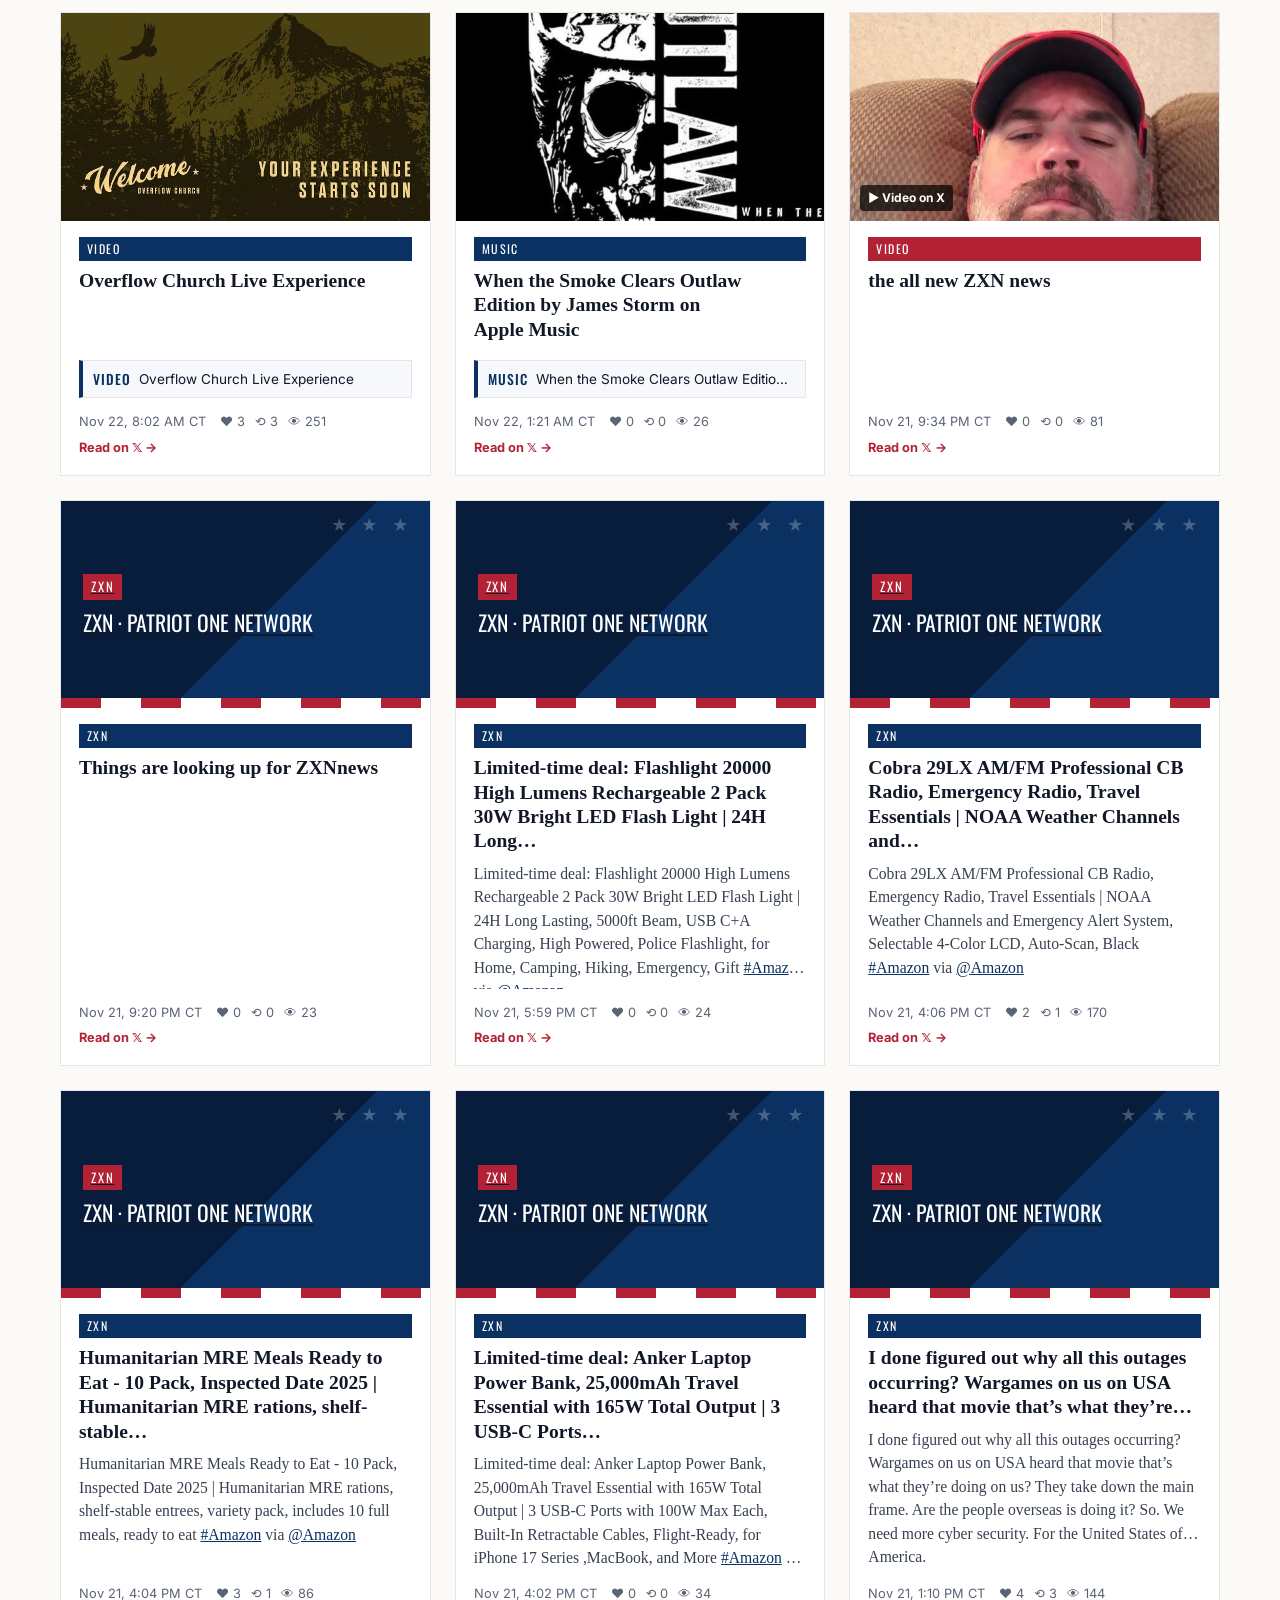
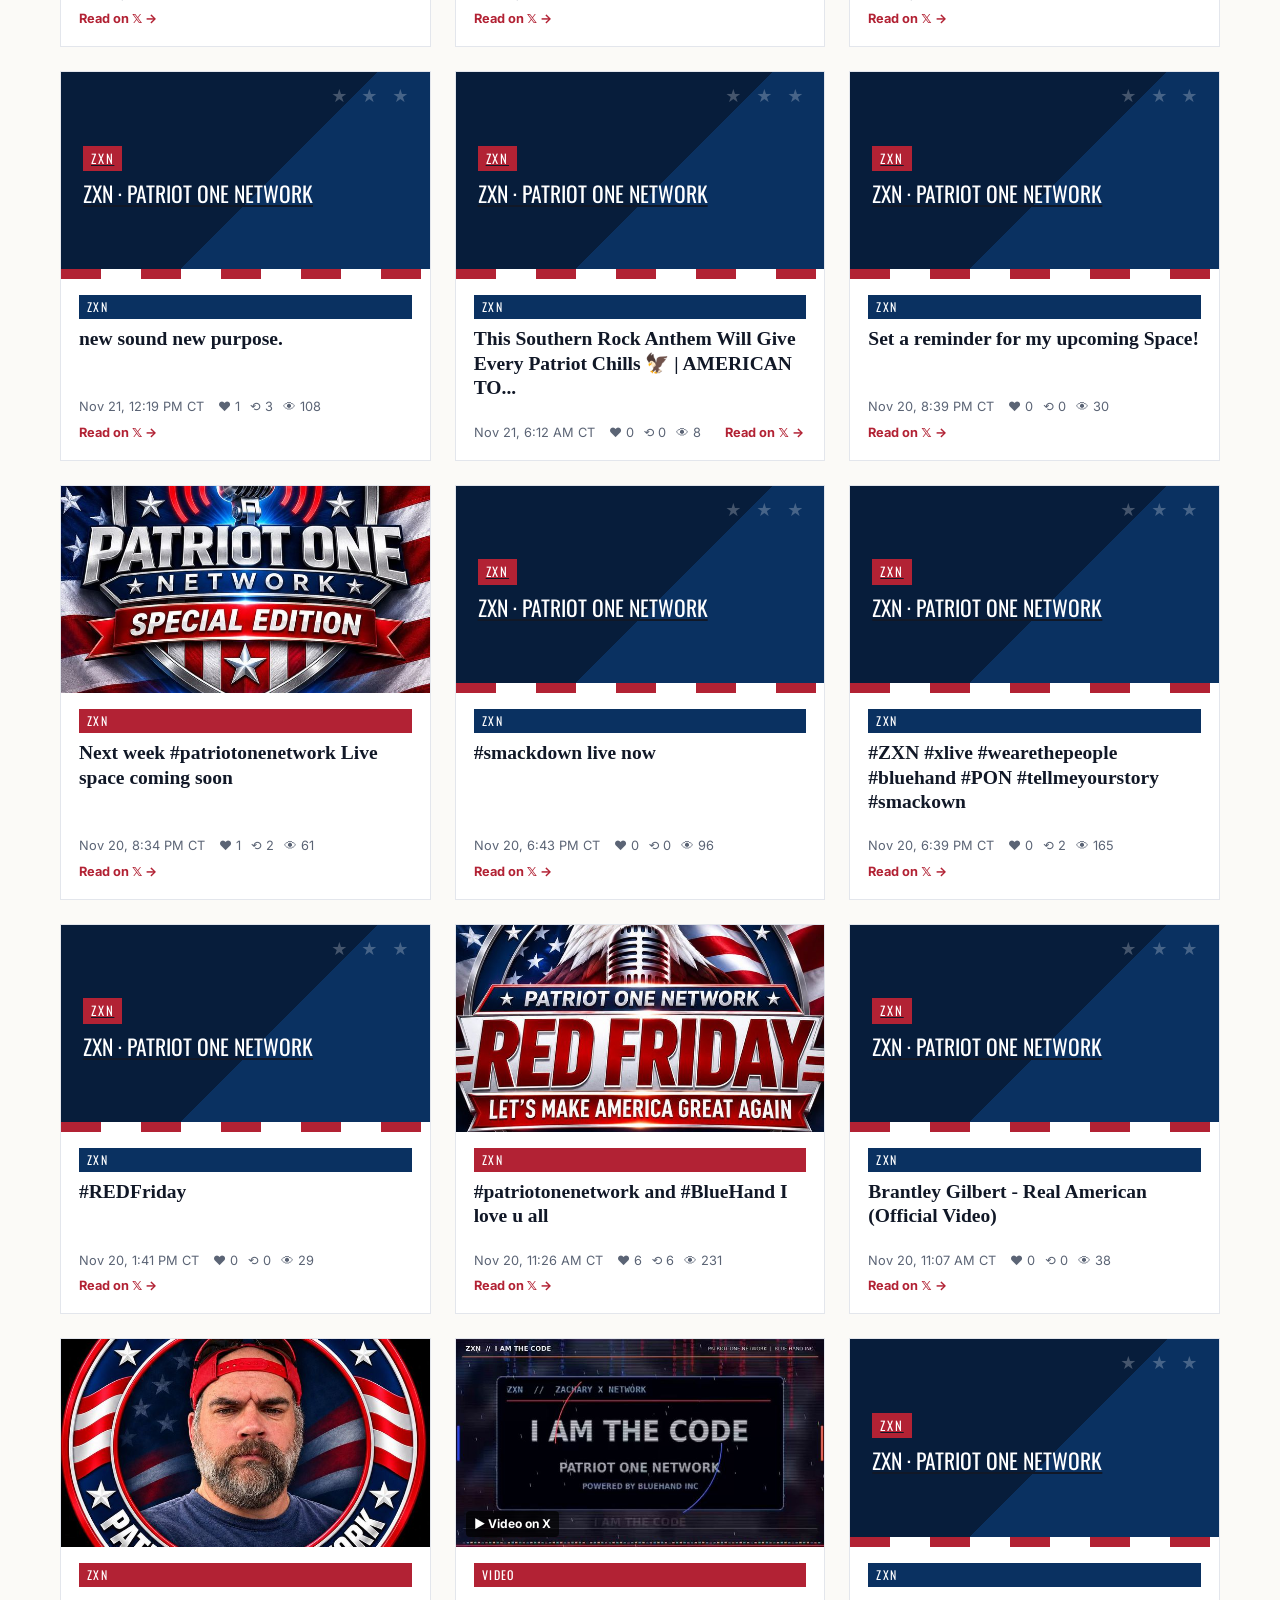
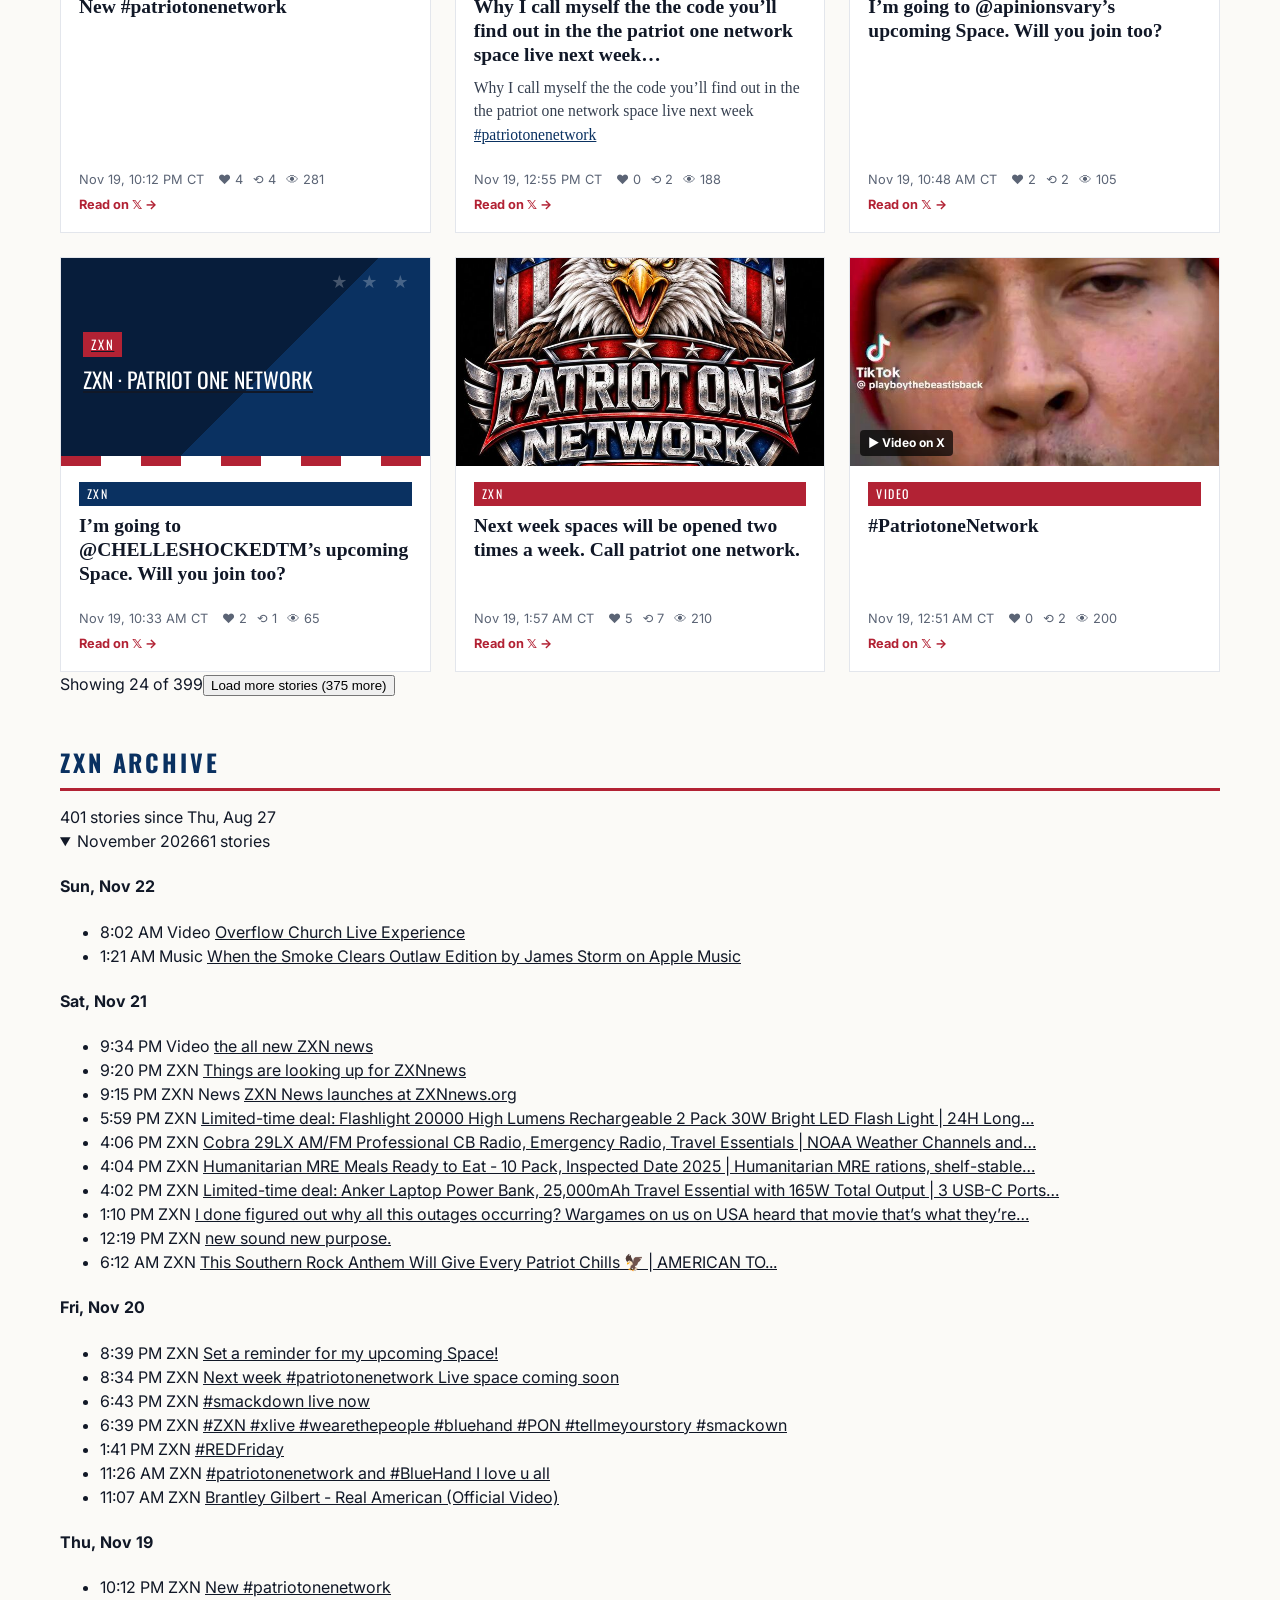
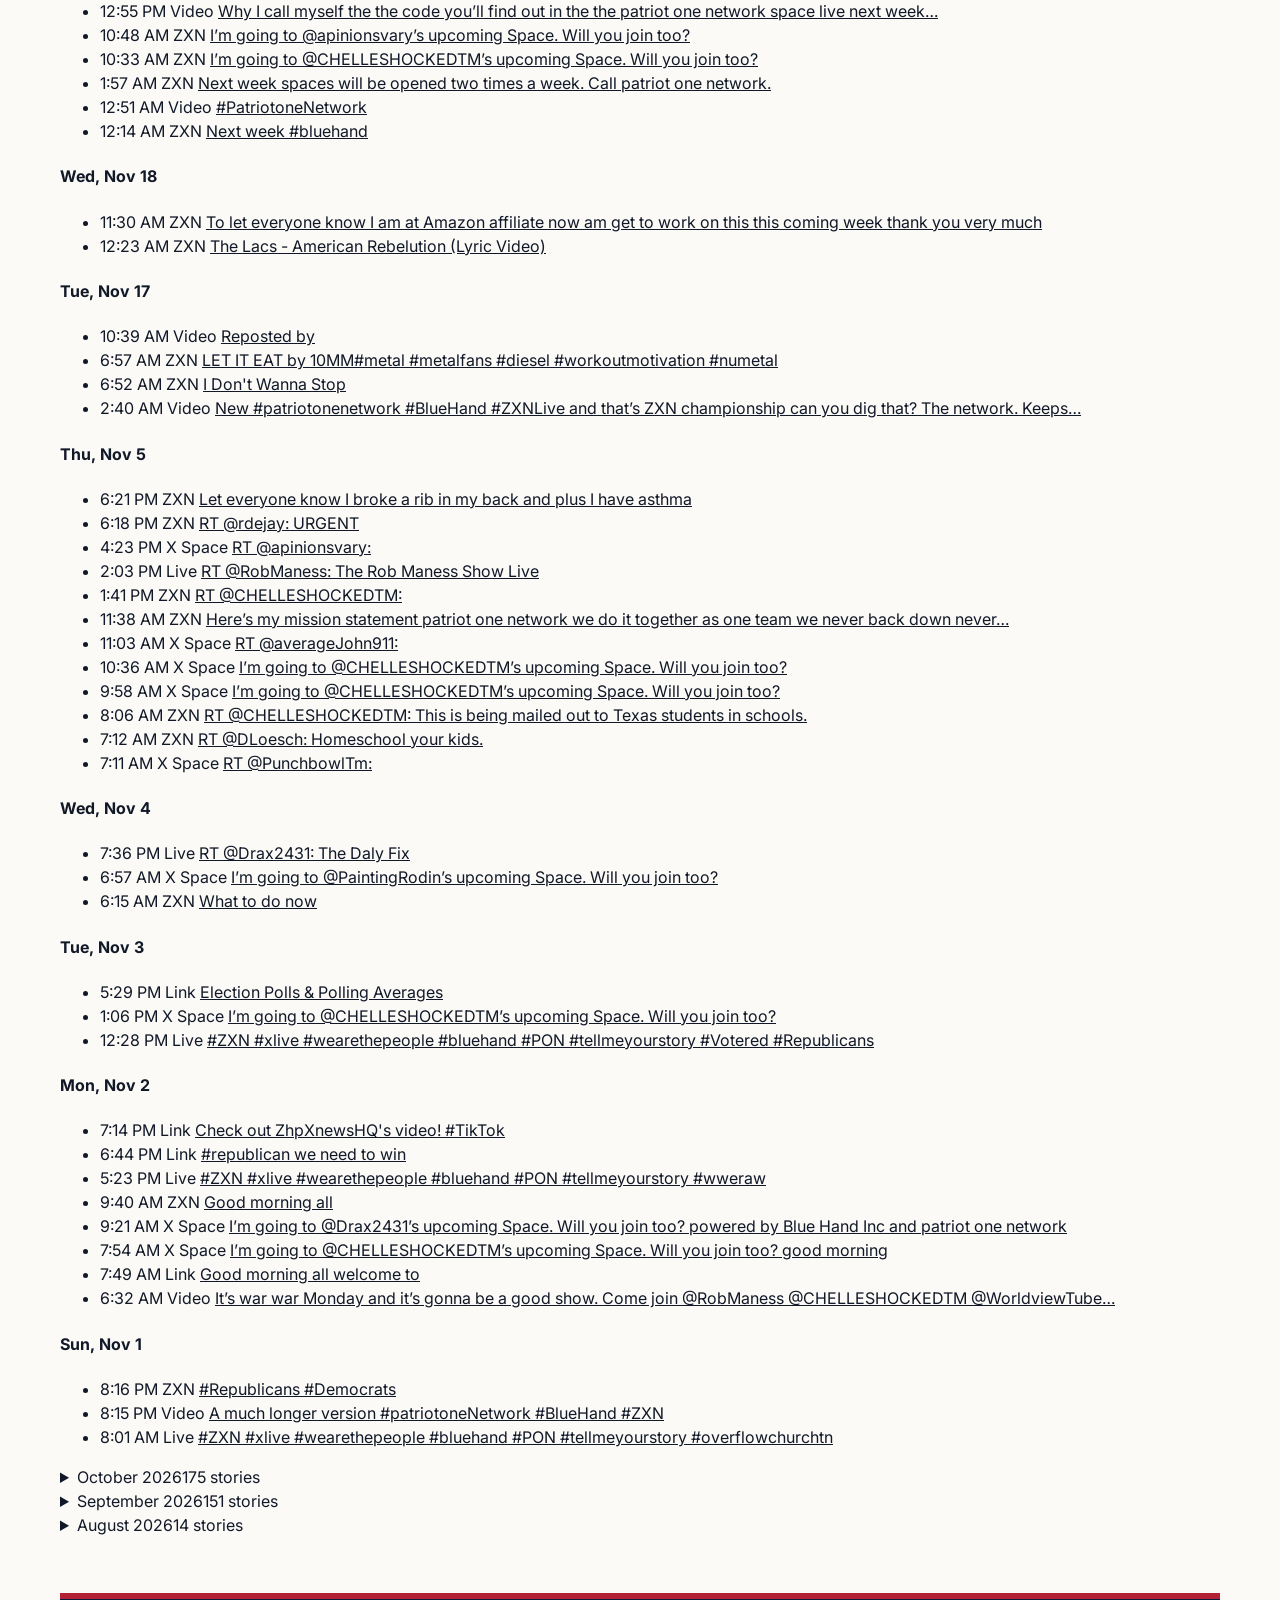
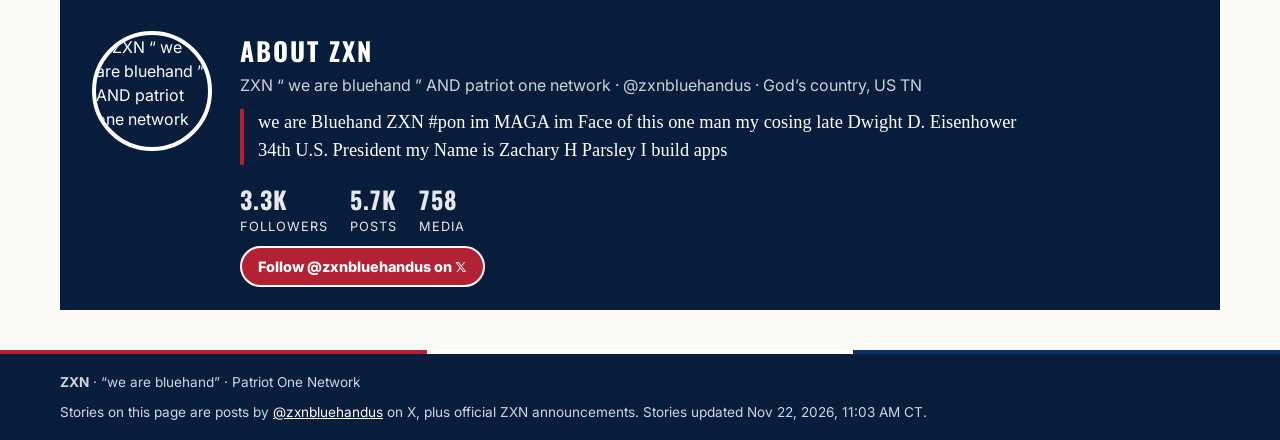
==== commit 79e3419f: "Add Christmas lights theme and Merry Christmas greeting" ====
--- a/index.html
+++ b/index.html
@@ -16,6 +16,7 @@
 <link rel="stylesheet" href="assets/feeds.css">
 <link rel="stylesheet" href="assets/tv.css">
 <link rel="stylesheet" href="assets/spaces.css">
+<link rel="stylesheet" href="assets/christmas.css">
 </head>
 <body>
 <script src="assets/splash.js"></script>
@@ -167,5 +168,6 @@
 <script src="assets/leaflet.js"></script>
 <script src="assets/alerts.js"></script>
 <script src="assets/weather.js"></script>
+<script src="assets/christmas.js"></script>
 </body>
 </html>
--- a/assets/christmas.css
+++ b/assets/christmas.css
@@ -0,0 +1,160 @@
+/* ZXN Christmas overlay. Decorations only; does not change story layout.
+   Turn off with "christmas_theme": false in data/site_config.json. */
+.zxn-xmas-lights,
+.zxn-xmas-side,
+.zxn-xmas-snow {
+  pointer-events: none;
+  z-index: 40;
+}
+.zxn-xmas-lights {
+  position: relative;
+  height: 36px;
+  background: linear-gradient(#140c08, #071d3b 70%);
+  overflow: visible;
+  isolation: isolate;
+}
+.zxn-xmas-wire {
+  position: absolute;
+  left: 0;
+  right: 0;
+  top: 7px;
+  height: 3px;
+  background: linear-gradient(#3a2412, #1a1008);
+  box-shadow: 0 1px 0 rgba(255, 215, 120, .15);
+}
+.zxn-xmas-bulb {
+  position: absolute;
+  top: 6px;
+  width: 11px;
+  height: 16px;
+  margin-left: -5.5px;
+  border-radius: 50% 50% 45% 45% / 42% 42% 58% 58%;
+  transform-origin: top center;
+  animation: zxn-xmas-twinkle 1.8s ease-in-out infinite;
+  box-shadow: 0 0 6px currentColor;
+}
+.zxn-xmas-bulb::before {
+  content: "";
+  position: absolute;
+  left: 50%;
+  top: -4px;
+  width: 6px;
+  height: 5px;
+  margin-left: -3px;
+  background: #c9c0b0;
+  border-radius: 1px 1px 0 0;
+  box-shadow: 0 -2px 0 #6a5840;
+}
+.zxn-xmas-bulb.c-red { background: #e3232c; color: #ff6b6b; }
+.zxn-xmas-bulb.c-green { background: #1f8a3b; color: #5ce07a; }
+.zxn-xmas-bulb.c-gold { background: #e0b422; color: #ffe57a; }
+.zxn-xmas-bulb.c-blue { background: #1d6fd8; color: #7eb6ff; }
+
+@keyframes zxn-xmas-twinkle {
+  0%, 100% { filter: brightness(.7); opacity: .82; box-shadow: 0 0 4px currentColor; }
+  50% { filter: brightness(1.35); opacity: 1; box-shadow: 0 0 12px 3px currentColor; }
+}
+
+.zxn-xmas-side {
+  display: none;
+  position: fixed;
+  top: 36px;
+  bottom: 0;
+  width: 28px;
+  overflow: hidden;
+}
+.zxn-xmas-side.left { left: 0; }
+.zxn-xmas-side.right { right: 0; }
+@media (min-width: 1100px) {
+  .zxn-xmas-side { display: block; }
+  .zxn-xmas-side .zxn-xmas-wire {
+    left: 12px;
+    right: auto;
+    top: 0;
+    bottom: 0;
+    width: 3px;
+    height: auto;
+  }
+  .zxn-xmas-side.right .zxn-xmas-wire { left: auto; right: 12px; }
+  .zxn-xmas-side .zxn-xmas-bulb {
+    left: 13.5px;
+    top: auto;
+    margin-left: -5.5px;
+  }
+  .zxn-xmas-side.right .zxn-xmas-bulb { left: auto; right: 13.5px; margin-left: 0; margin-right: -5.5px; }
+}
+
+.zxn-xmas-snow {
+  position: fixed;
+  inset: 0;
+  overflow: hidden;
+  z-index: 35;
+}
+.zxn-xmas-flake {
+  position: absolute;
+  top: -8px;
+  width: 5px;
+  height: 5px;
+  background: #fff;
+  border-radius: 50%;
+  opacity: .55;
+  animation: zxn-xmas-fall linear infinite;
+  box-shadow: 0 0 4px rgba(255, 255, 255, .6);
+}
+@keyframes zxn-xmas-fall {
+  0% { transform: translate3d(0, -10px, 0); opacity: 0; }
+  10% { opacity: .55; }
+  100% { transform: translate3d(var(--dx, 20px), 105vh, 0); opacity: .15; }
+}
+
+.zxn-xmas-accent {
+  margin-top: 8px;
+  font-family: "Source Serif 4", Georgia, serif;
+  font-weight: 700;
+  font-size: clamp(.85rem, 1.8vw, 1.05rem);
+  letter-spacing: .04em;
+  color: #ffe08a;
+  text-shadow: 0 1px 0 rgba(0, 0, 0, .35);
+  text-transform: none;
+}
+.zxn-xmas-speak {
+  display: inline-flex;
+  align-items: center;
+  gap: 6px;
+  margin-top: 8px;
+  padding: 6px 12px;
+  border-radius: 999px;
+  border: 1px solid #ffe08a;
+  background: rgba(7, 29, 59, .7);
+  color: #ffe08a;
+  font: 700 .78rem/1 Inter, system-ui, sans-serif;
+  letter-spacing: .04em;
+  cursor: pointer;
+  pointer-events: auto;
+  z-index: 50;
+}
+.zxn-xmas-speak:hover,
+.zxn-xmas-speak:focus-visible {
+  background: #8c1a28;
+  color: #fff;
+  outline: 2px solid #ffe08a;
+  outline-offset: 2px;
+}
+.mast-date .zxn-xmas-speak { margin-top: 10px; }
+@media (max-width: 700px) {
+  .zxn-xmas-lights { height: 30px; }
+  .zxn-xmas-bulb { width: 9px; height: 13px; }
+  .mast-inner { padding-top: 16px; }
+  .mast-date { text-align: center; }
+}
+
+@media (prefers-reduced-motion: reduce) {
+  .zxn-xmas-bulb {
+    animation: zxn-xmas-glow 4s ease-in-out infinite;
+  }
+  @keyframes zxn-xmas-glow {
+    0%, 100% { filter: brightness(.9); box-shadow: 0 0 6px currentColor; }
+    50% { filter: brightness(1.1); box-shadow: 0 0 10px currentColor; }
+  }
+  .zxn-xmas-flake { animation-duration: 40s !important; opacity: .3; }
+}
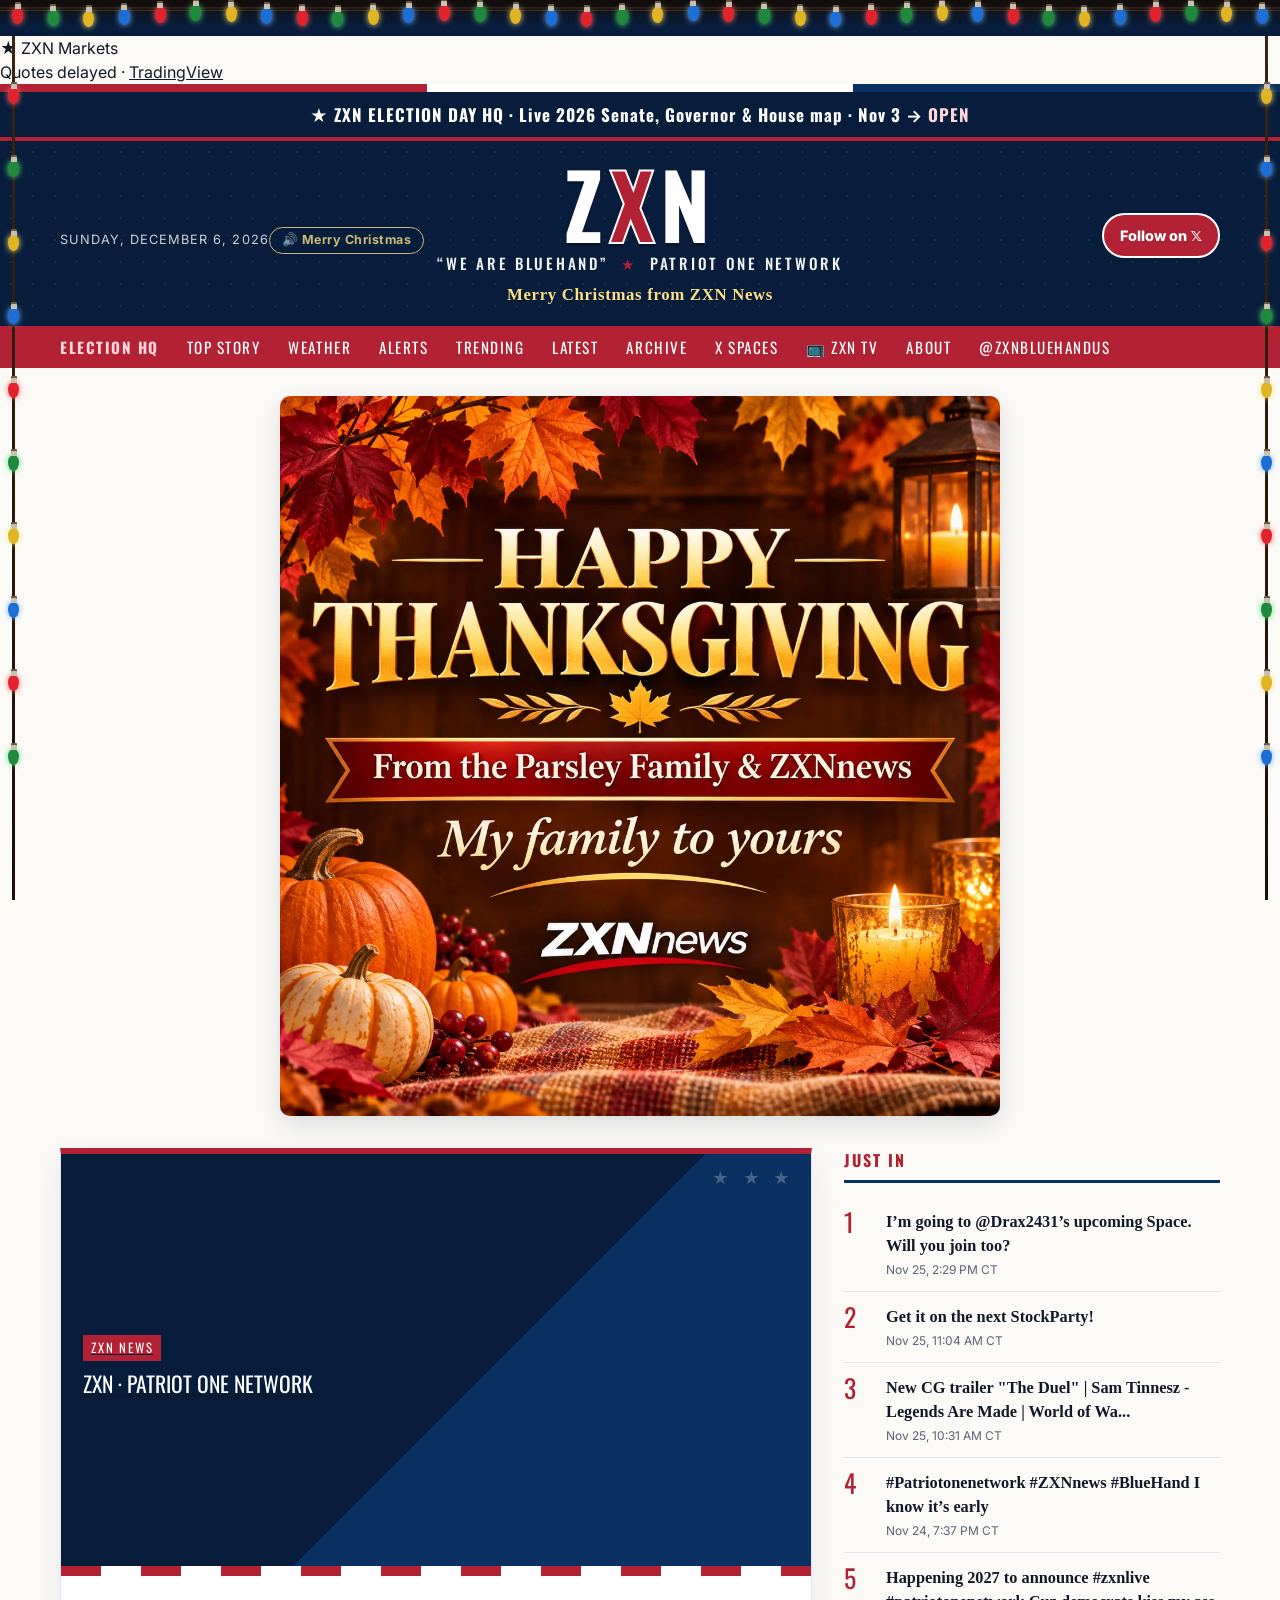
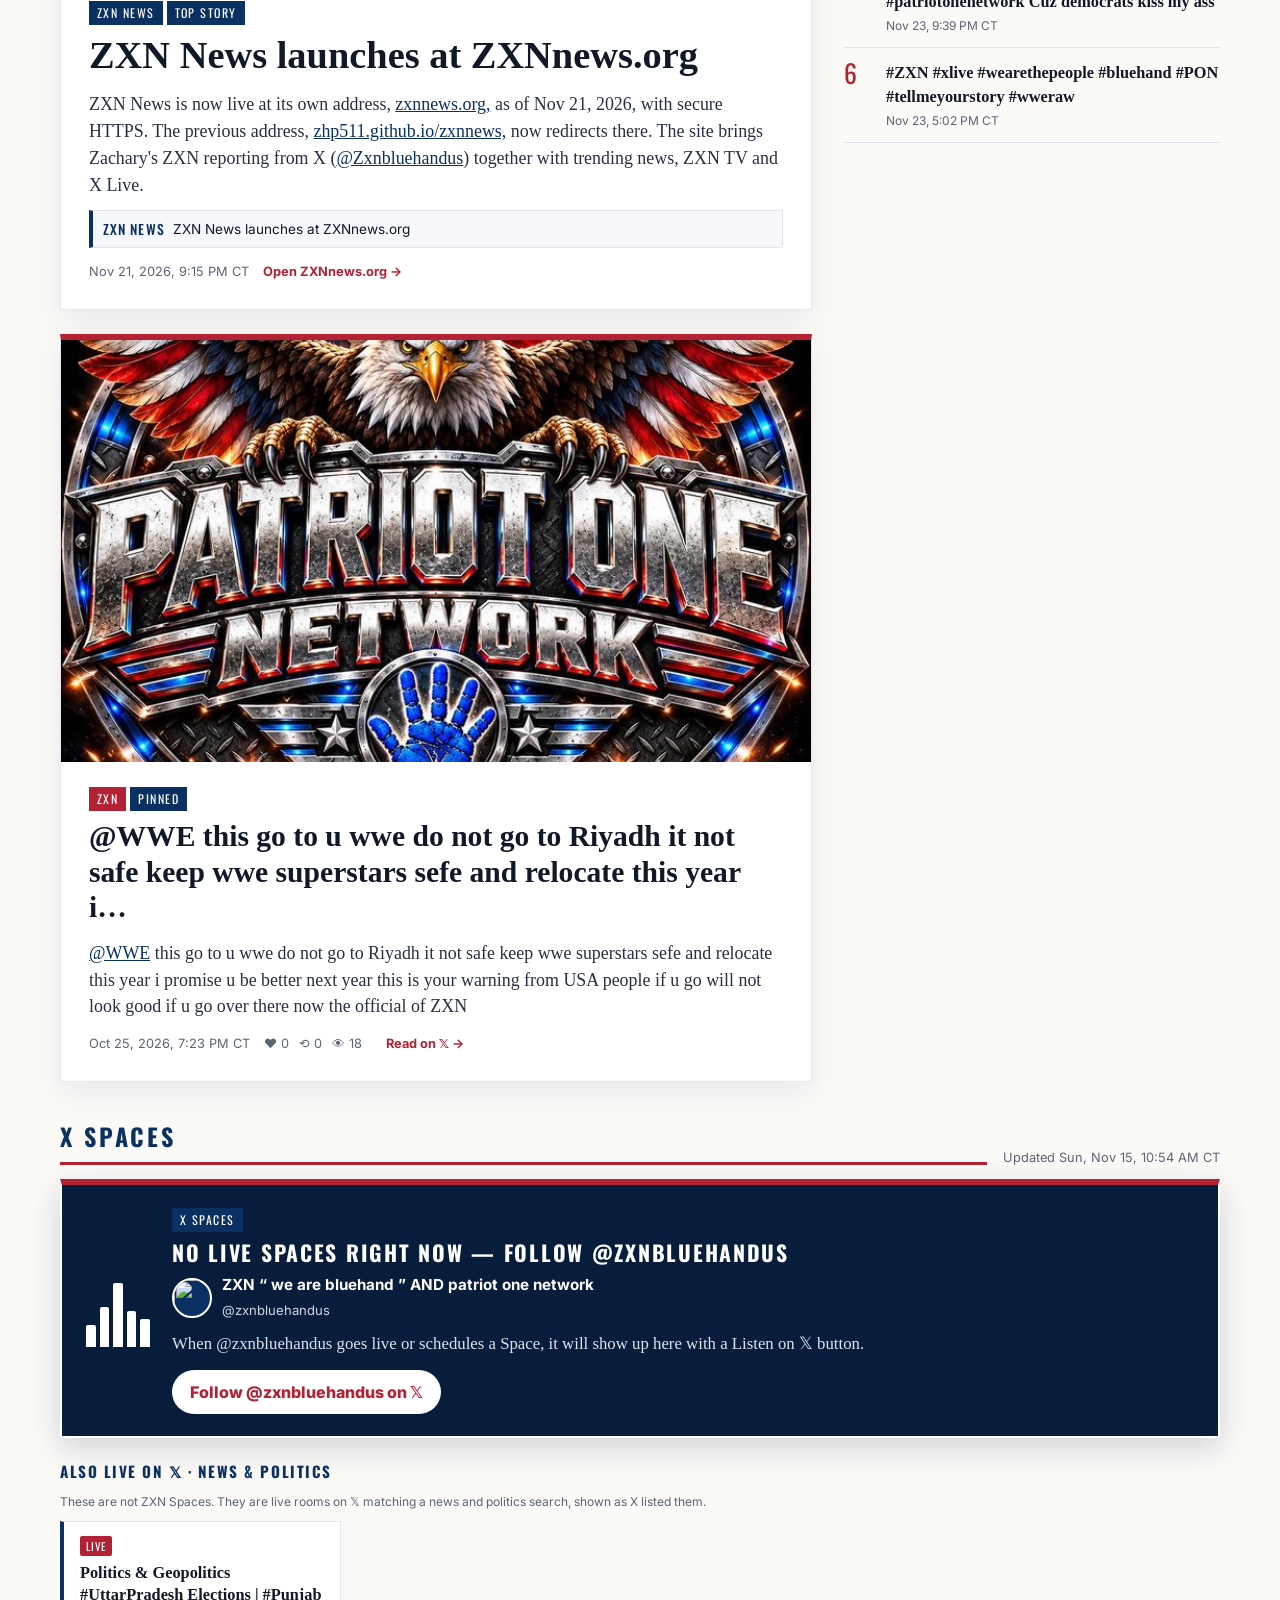
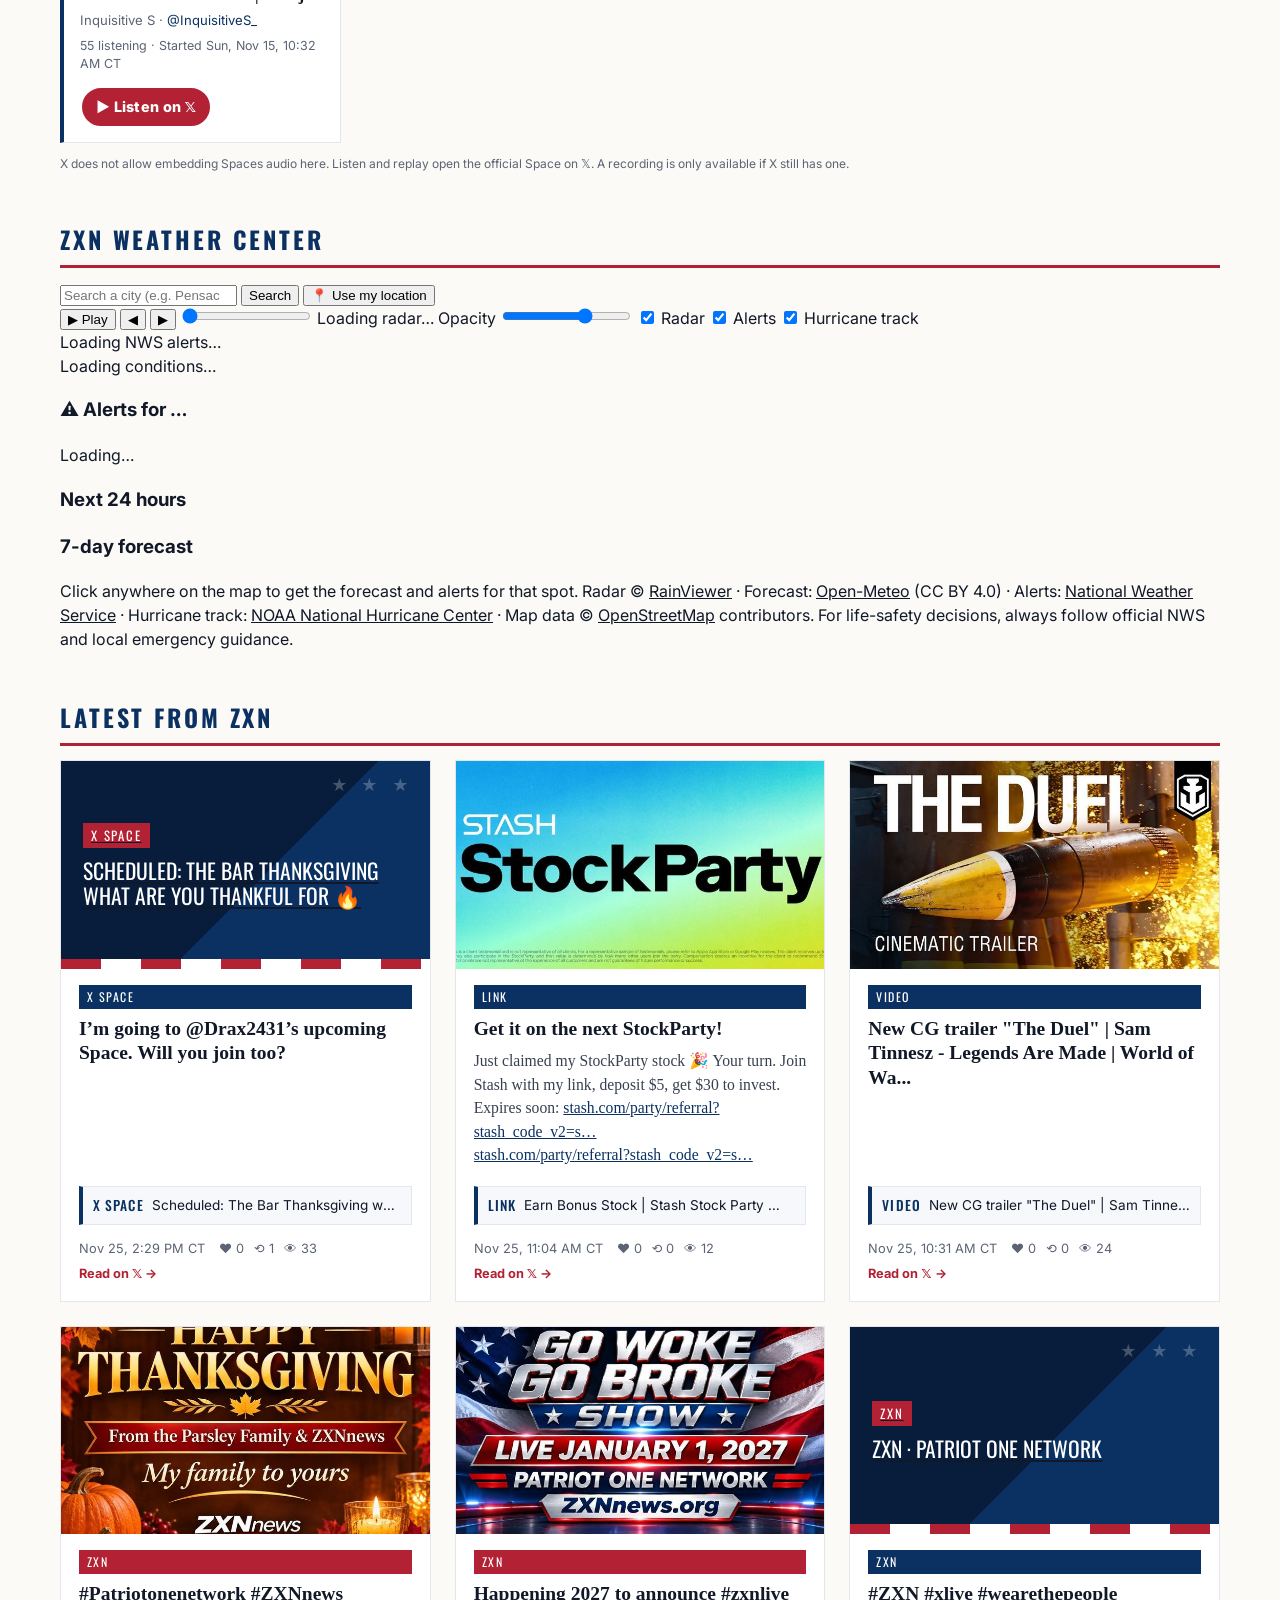
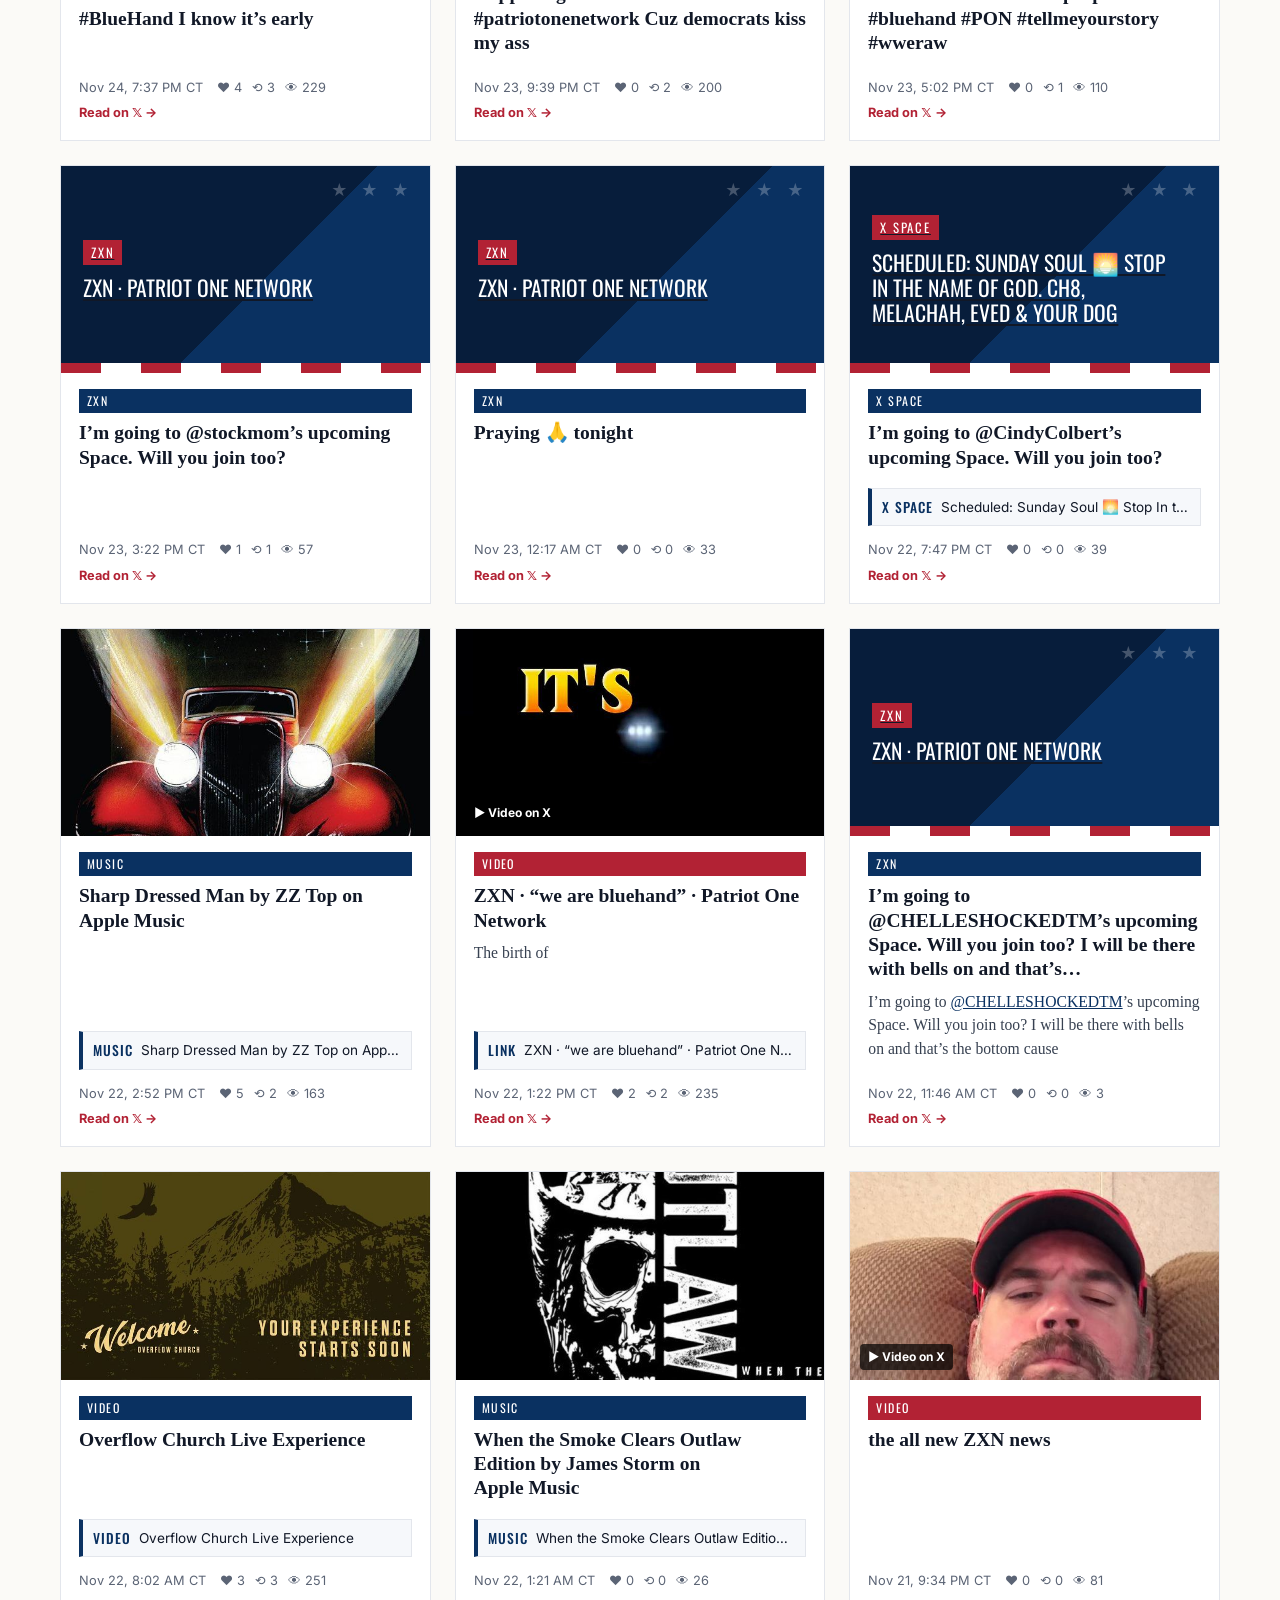
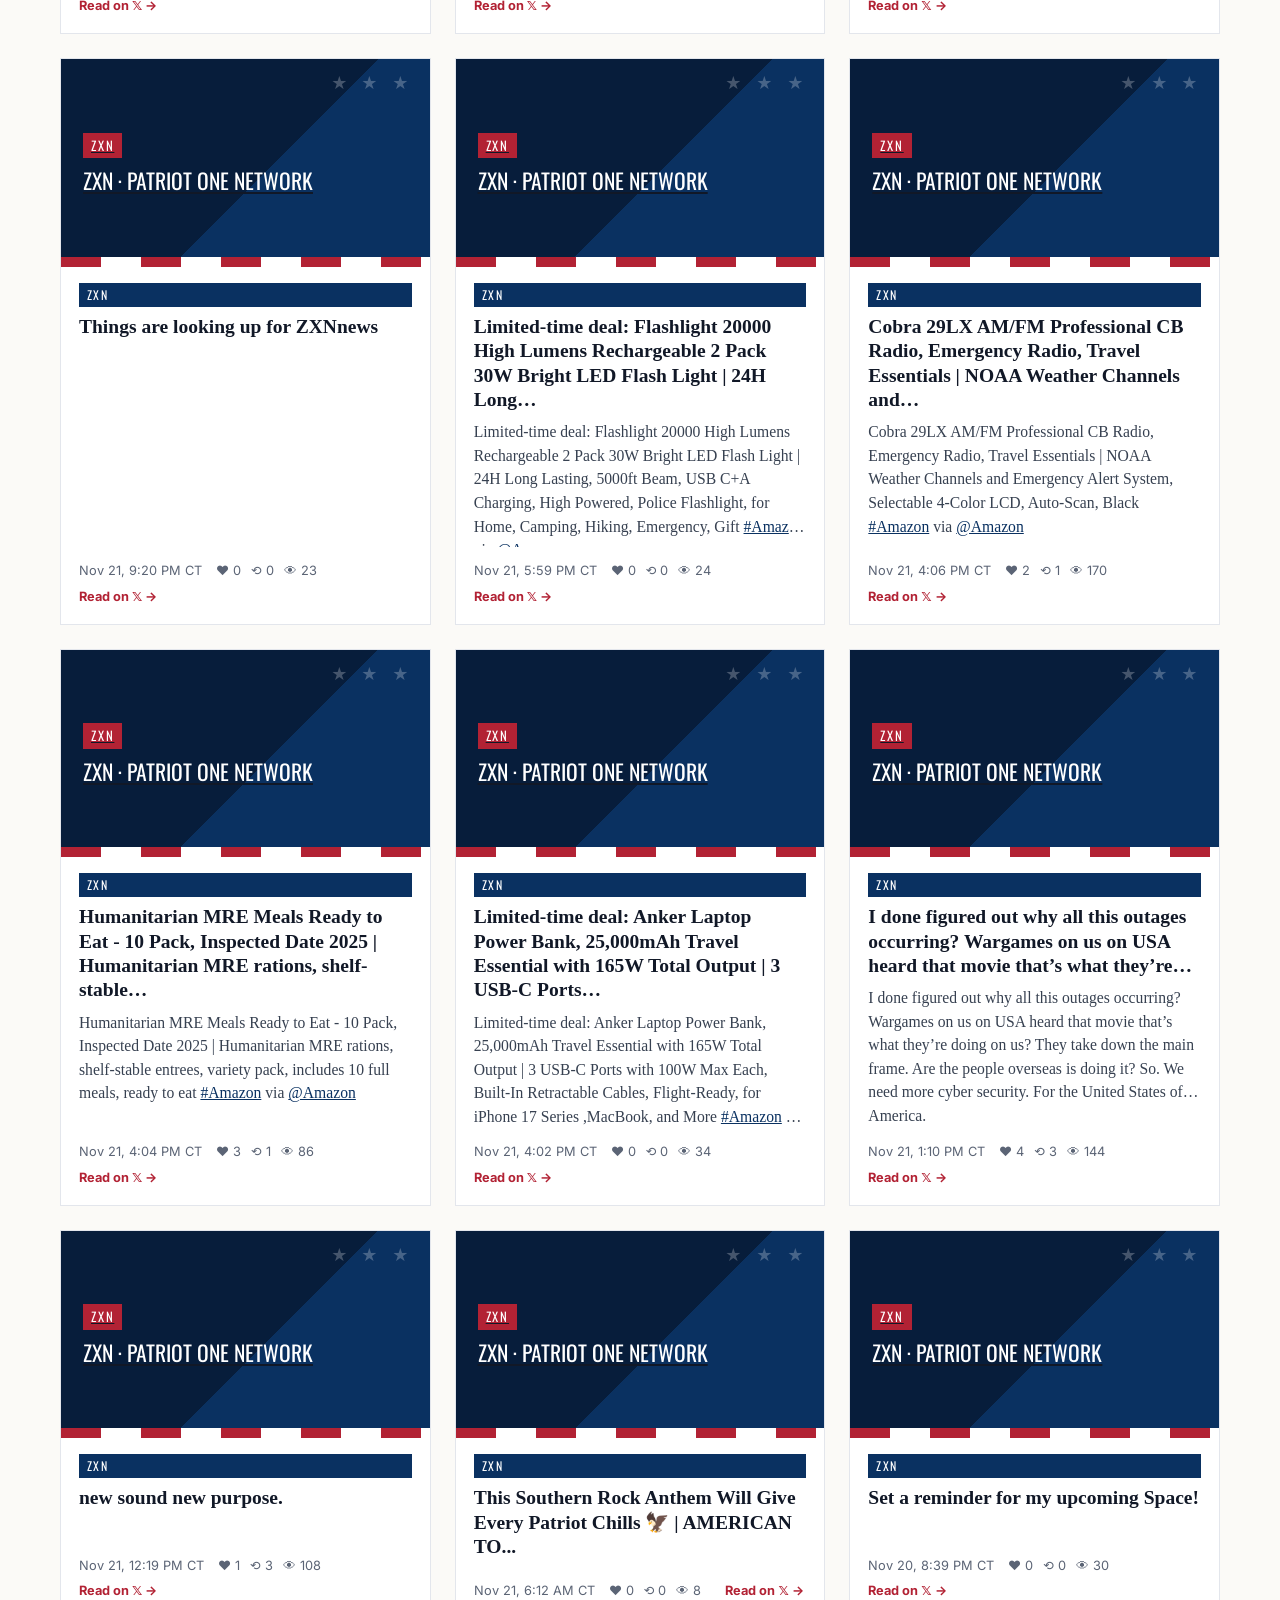
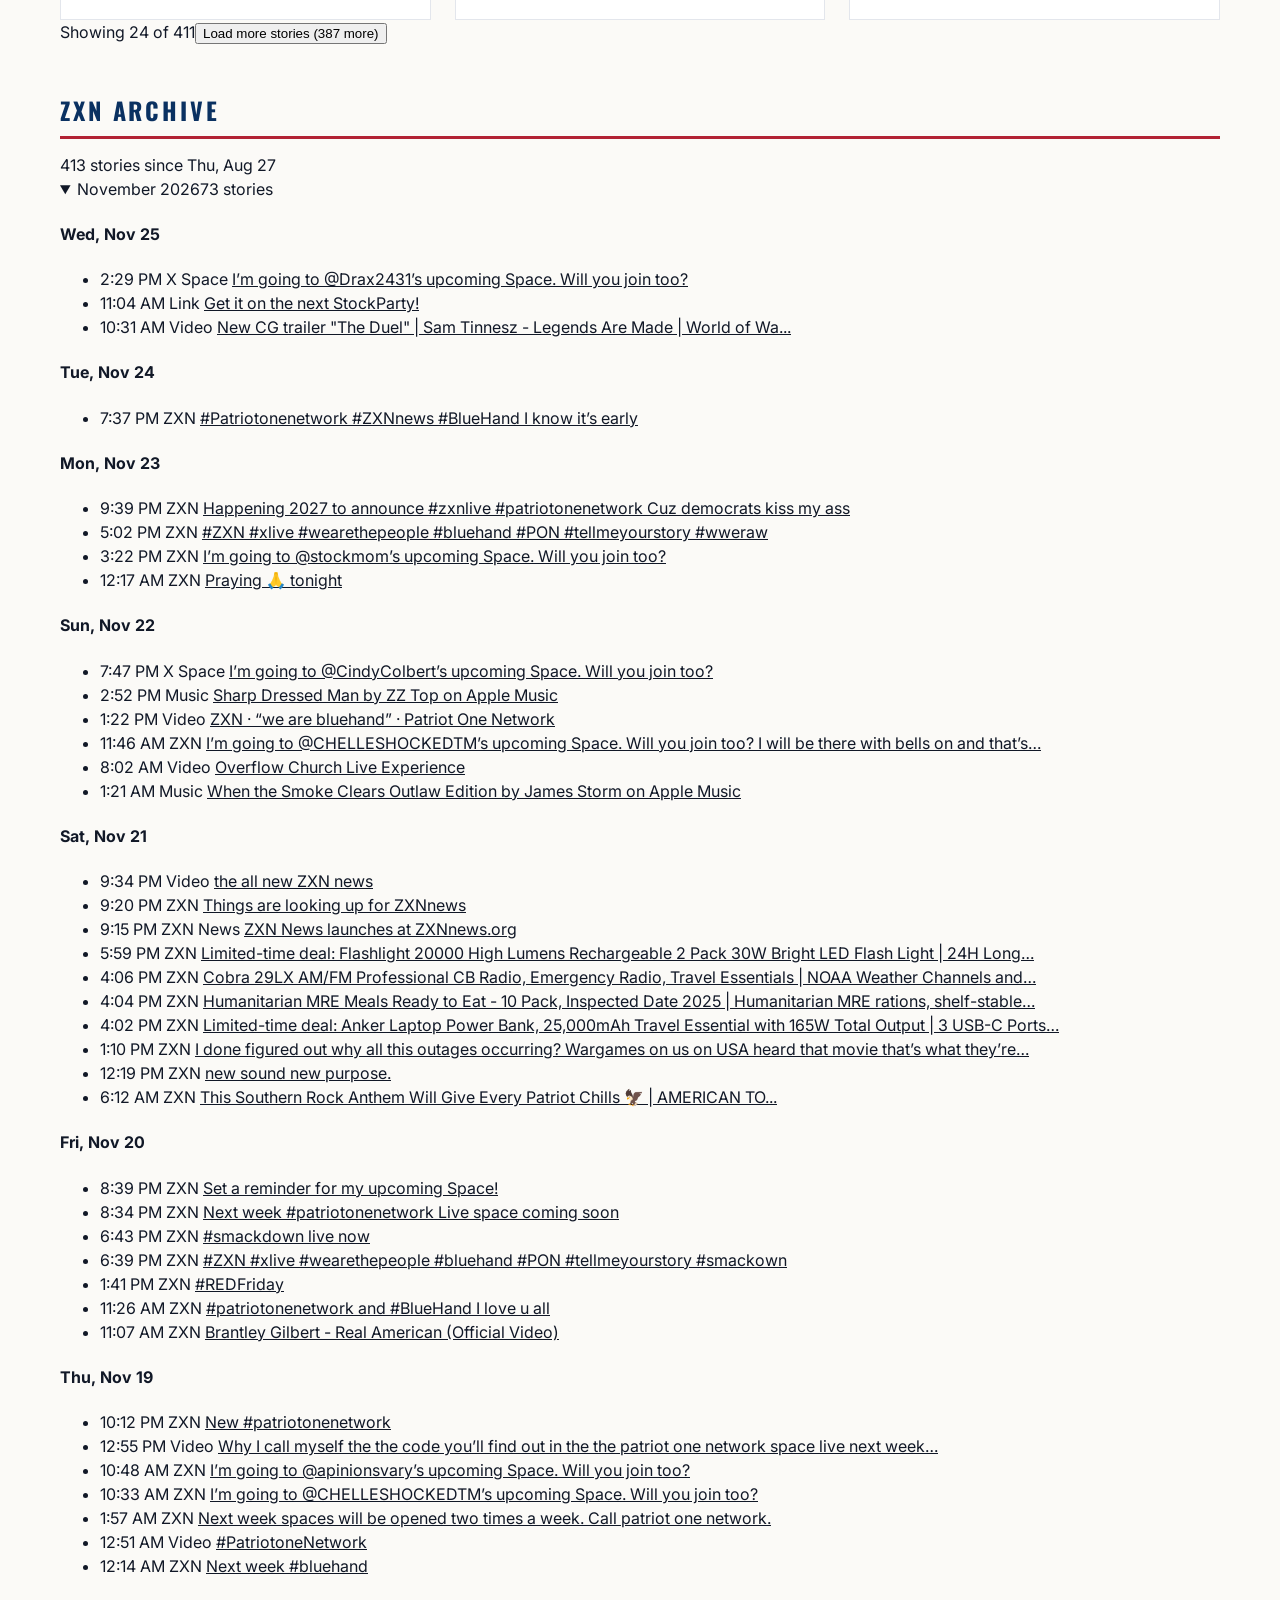
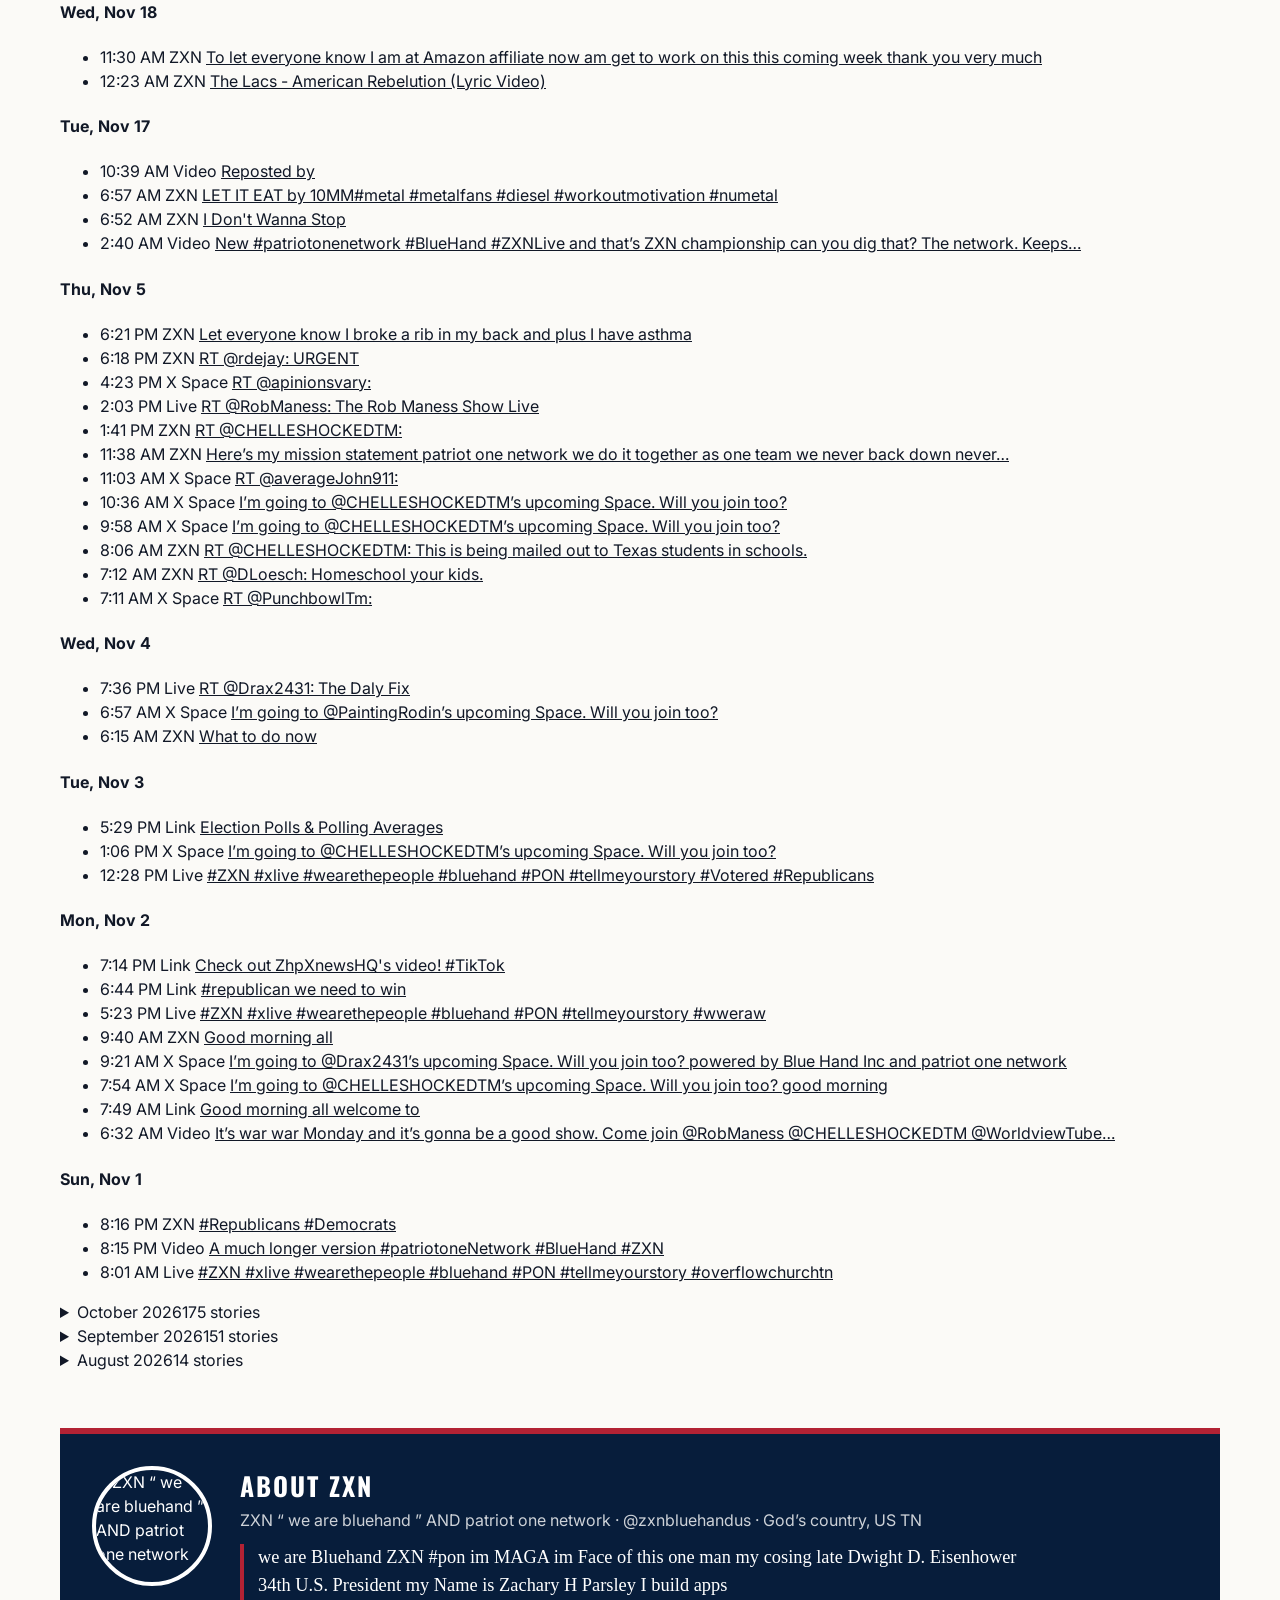
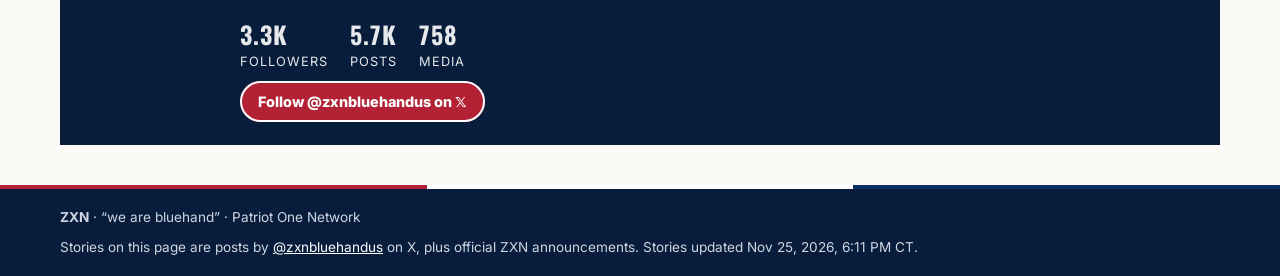
==== commit 315a45b0: "Add Thanksgiving greeting banner and refresh site 2026-11-26T00:11Z" ====
--- a/index.html
+++ b/index.html
@@ -56,6 +56,7 @@
 </header>
 
 <main id="top" class="wrap">
+  <div id="holiday-banner" class="holiday-banner" hidden></div>
   <section id="live-now" class="live-now" aria-live="polite" hidden></section>
   <section id="top-story" class="top">
     <div class="top-main">
@@ -168,6 +169,7 @@
 <script src="assets/leaflet.js"></script>
 <script src="assets/alerts.js"></script>
 <script src="assets/weather.js"></script>
+<script src="assets/holiday.js"></script>
 <script src="assets/christmas.js"></script>
 </body>
 </html>
--- a/assets/styles.css
+++ b/assets/styles.css
@@ -134,3 +134,12 @@
 .top > *, .grid > *, .wx-grid > *{min-width:0}
 .linkchip{min-width:0}
 .linkchip span{min-width:0}
+
+/* Holiday greeting banner (from site_config.json holiday_banner). Hidden unless JS fills it. */
+.holiday-banner{margin:28px auto 8px;padding:0}
+.holiday-banner-inner{max-width:min(720px,100%);margin:0 auto}
+.holiday-banner img{width:100%;height:auto;display:block;border-radius:10px;box-shadow:0 8px 24px rgba(7,29,59,.14);background:#f3efe6}
+@media (max-width:560px){
+  .holiday-banner{margin:18px auto 4px}
+  .holiday-banner img{border-radius:8px}
+}
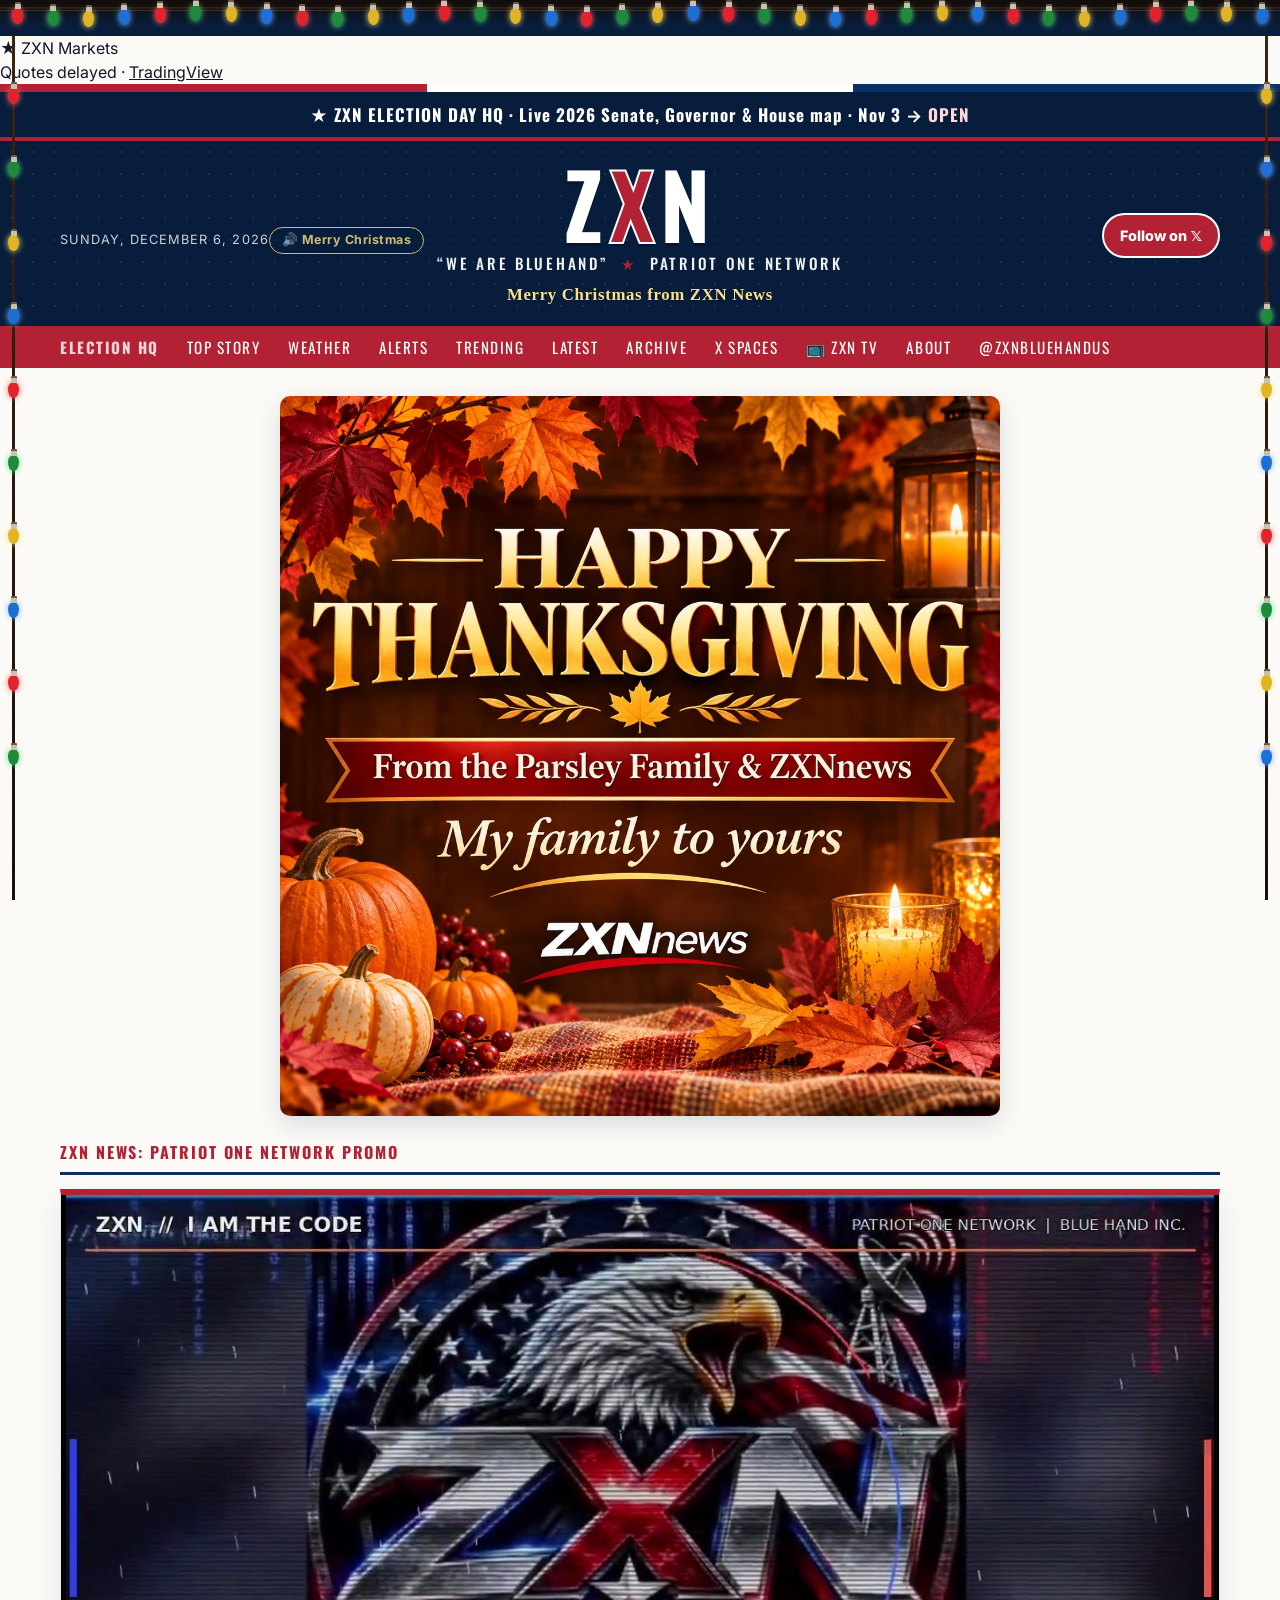
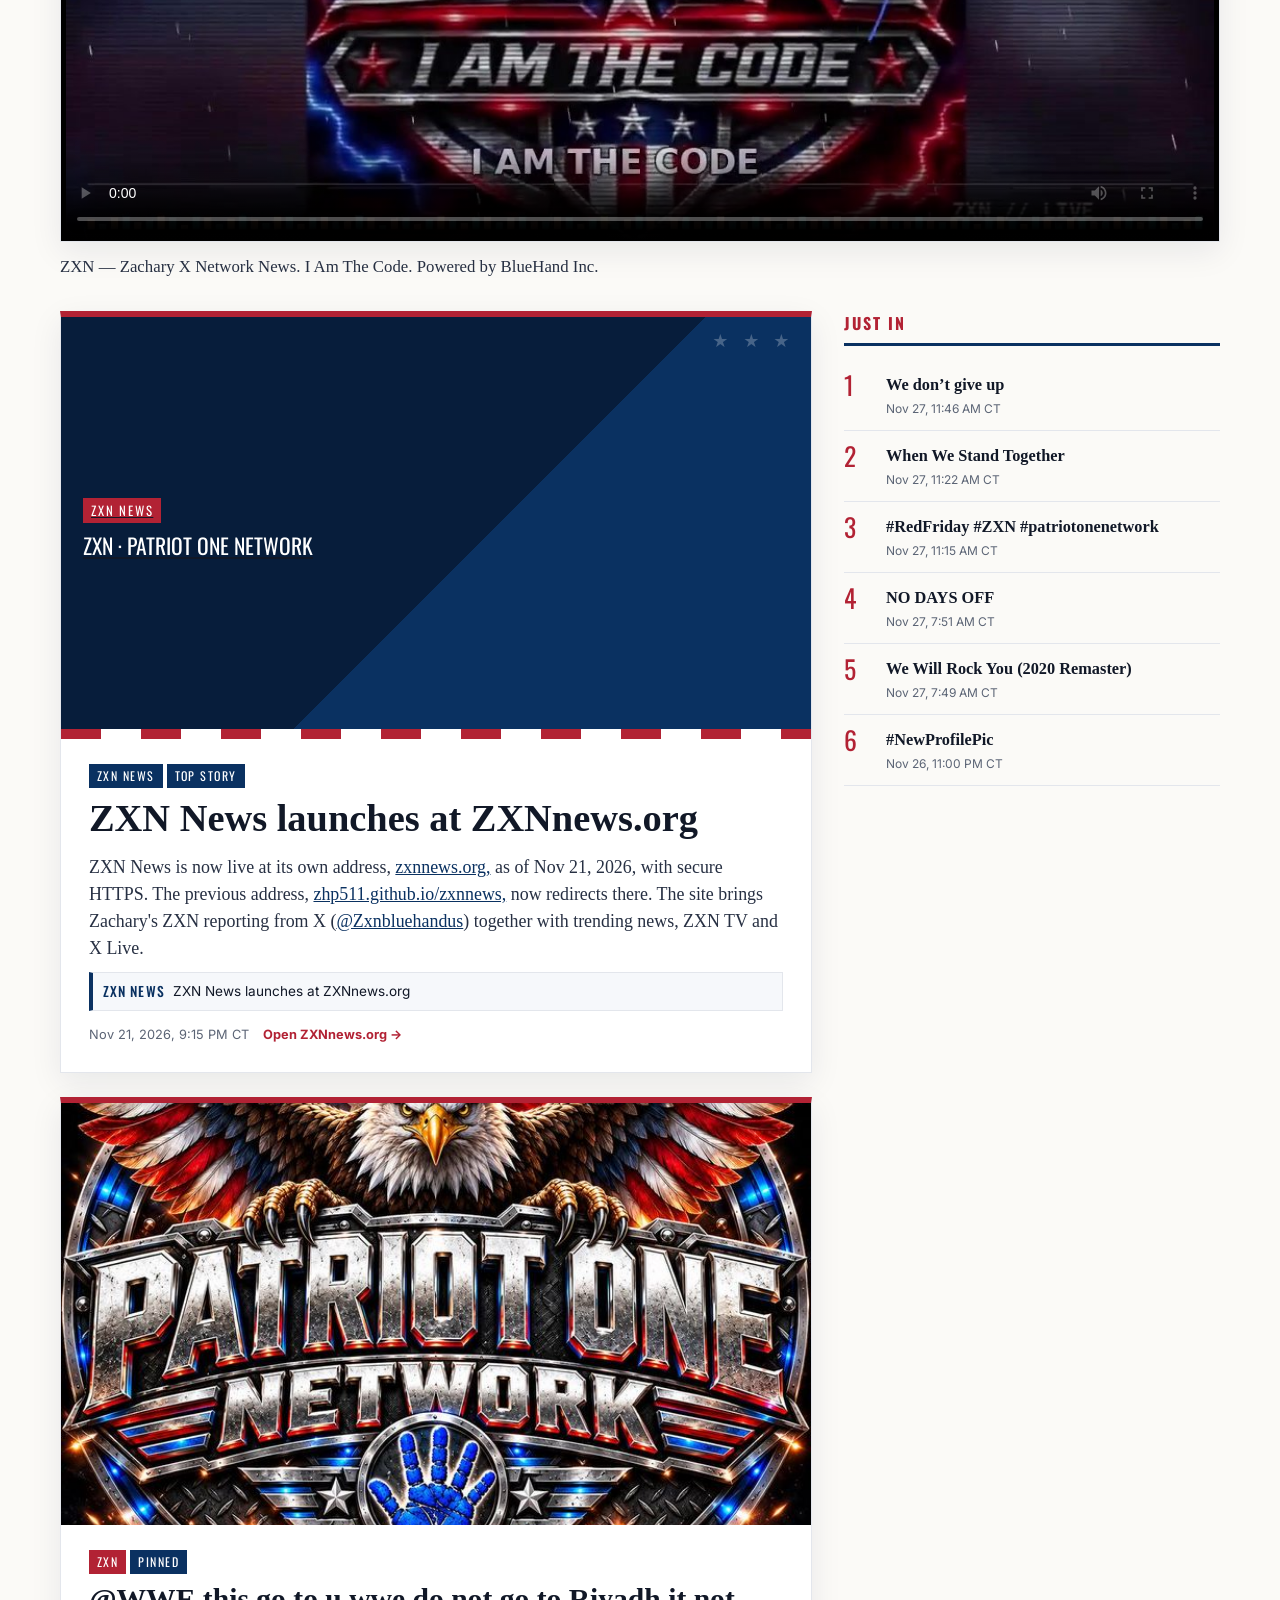
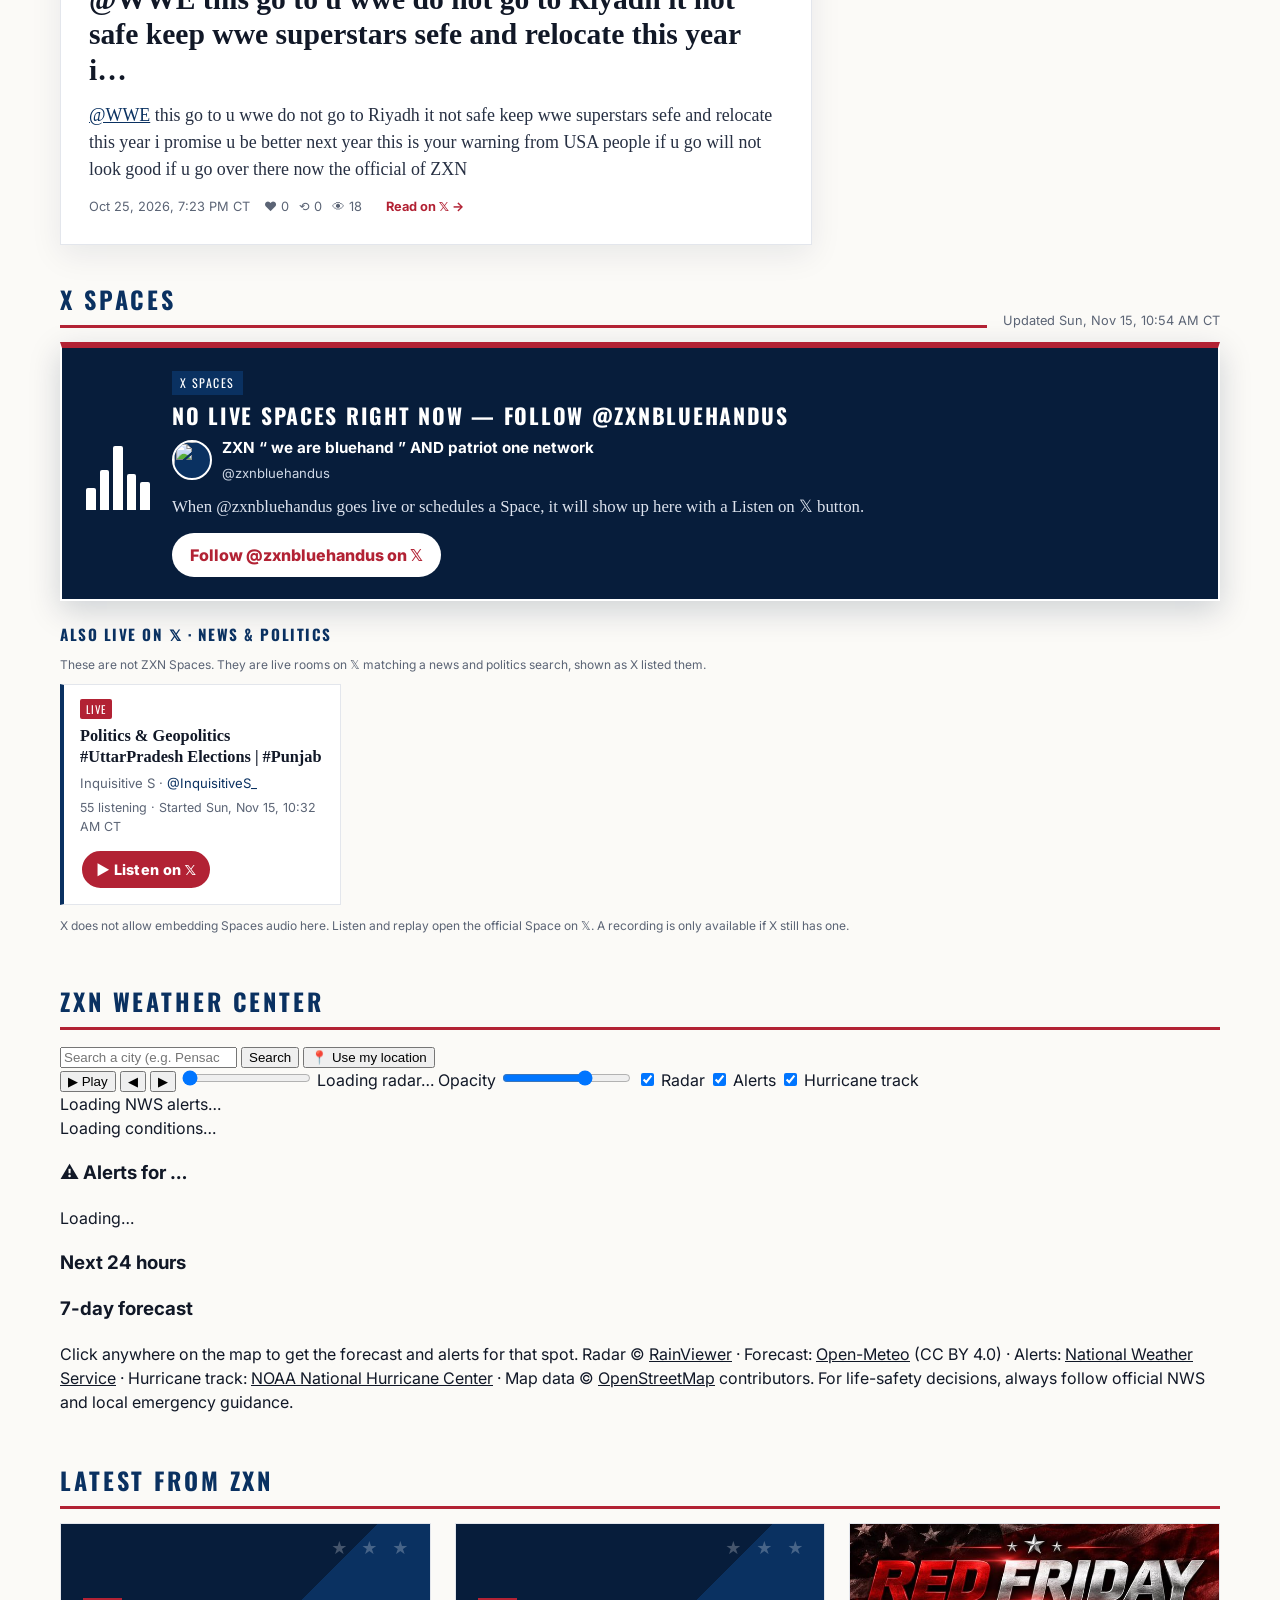
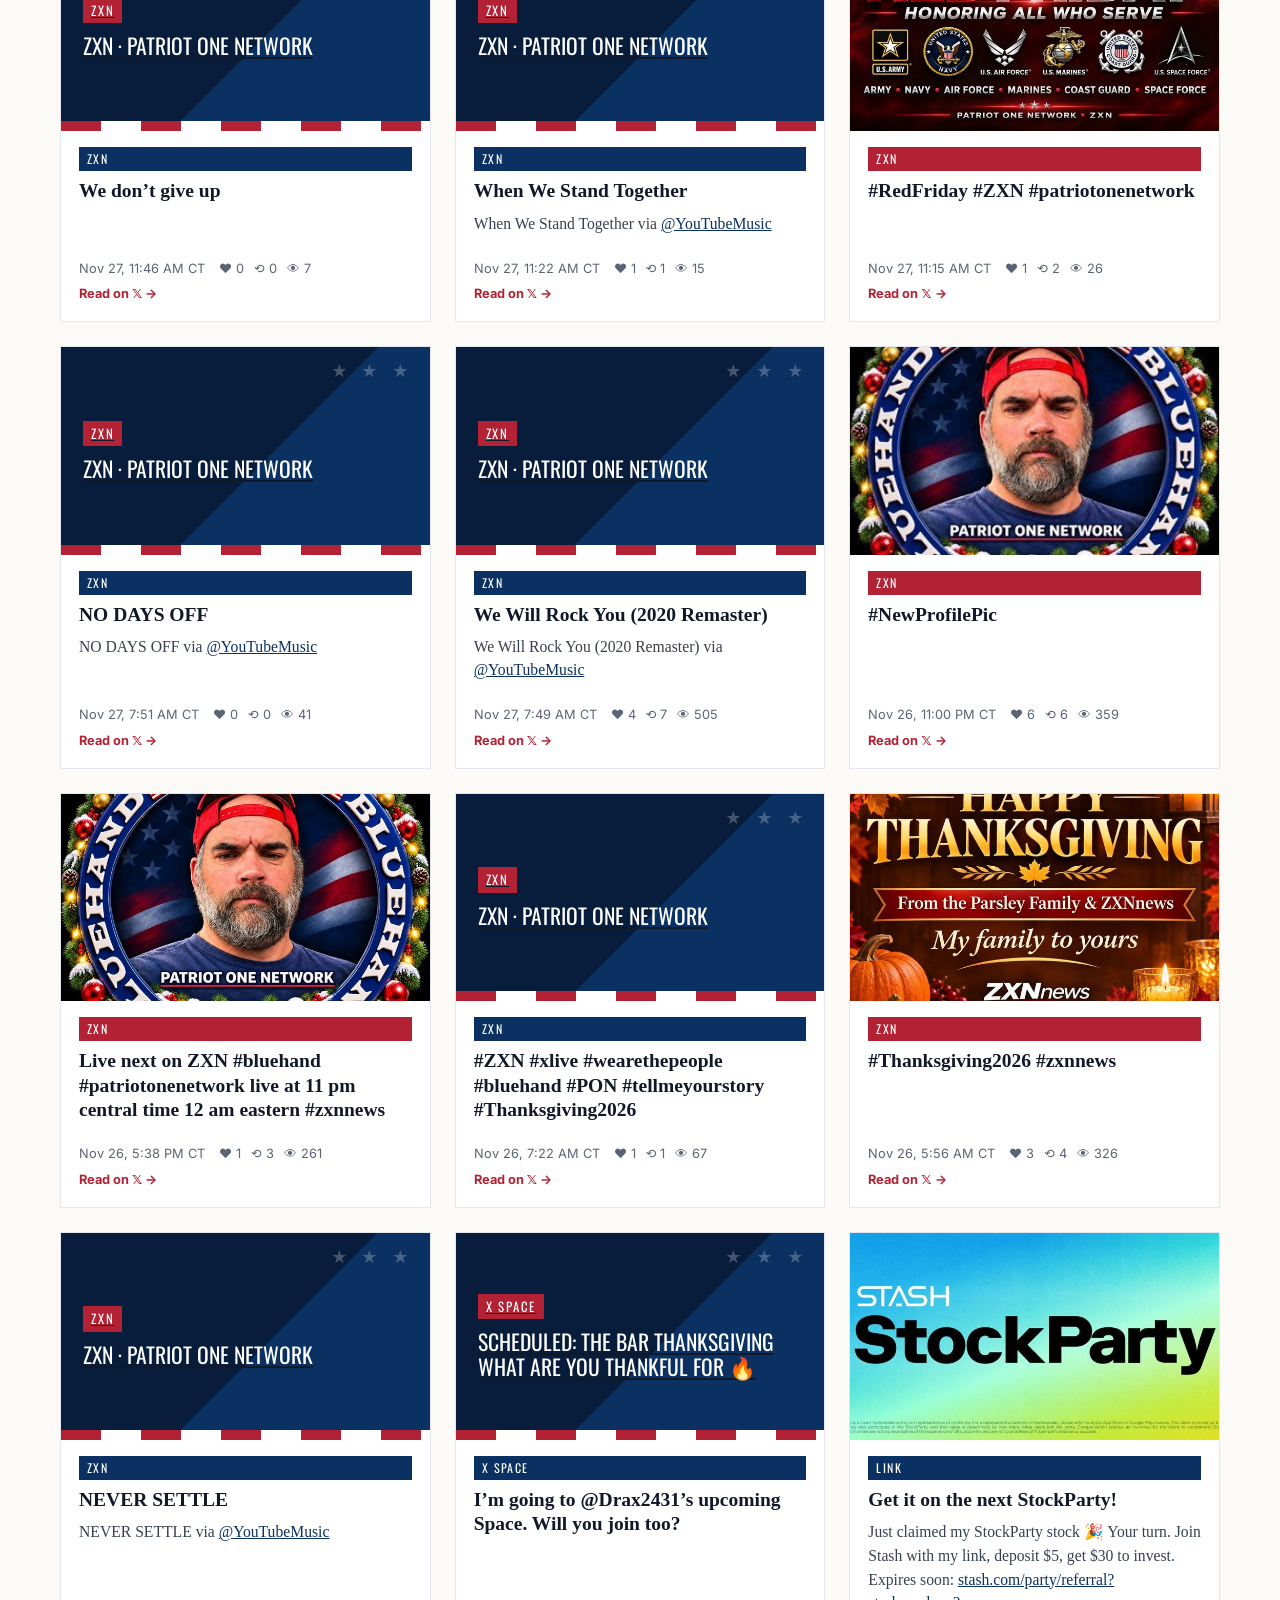
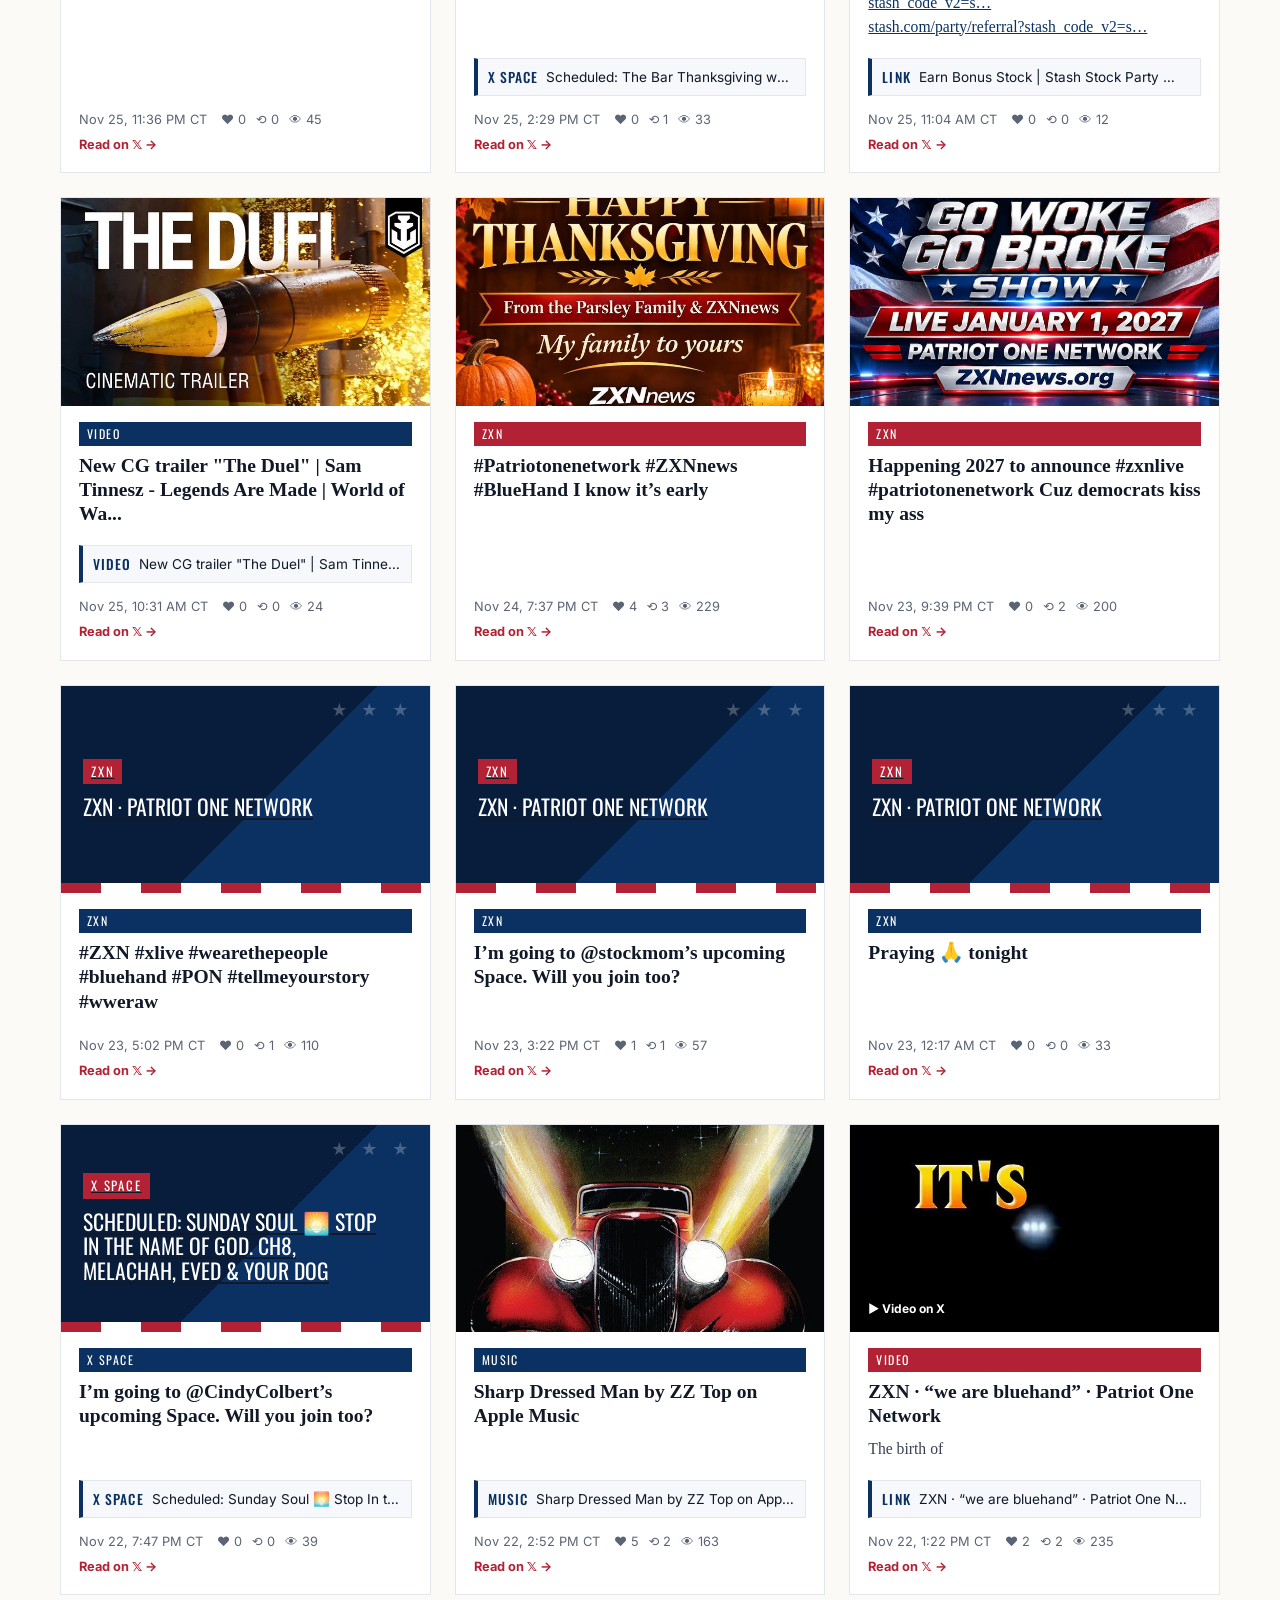
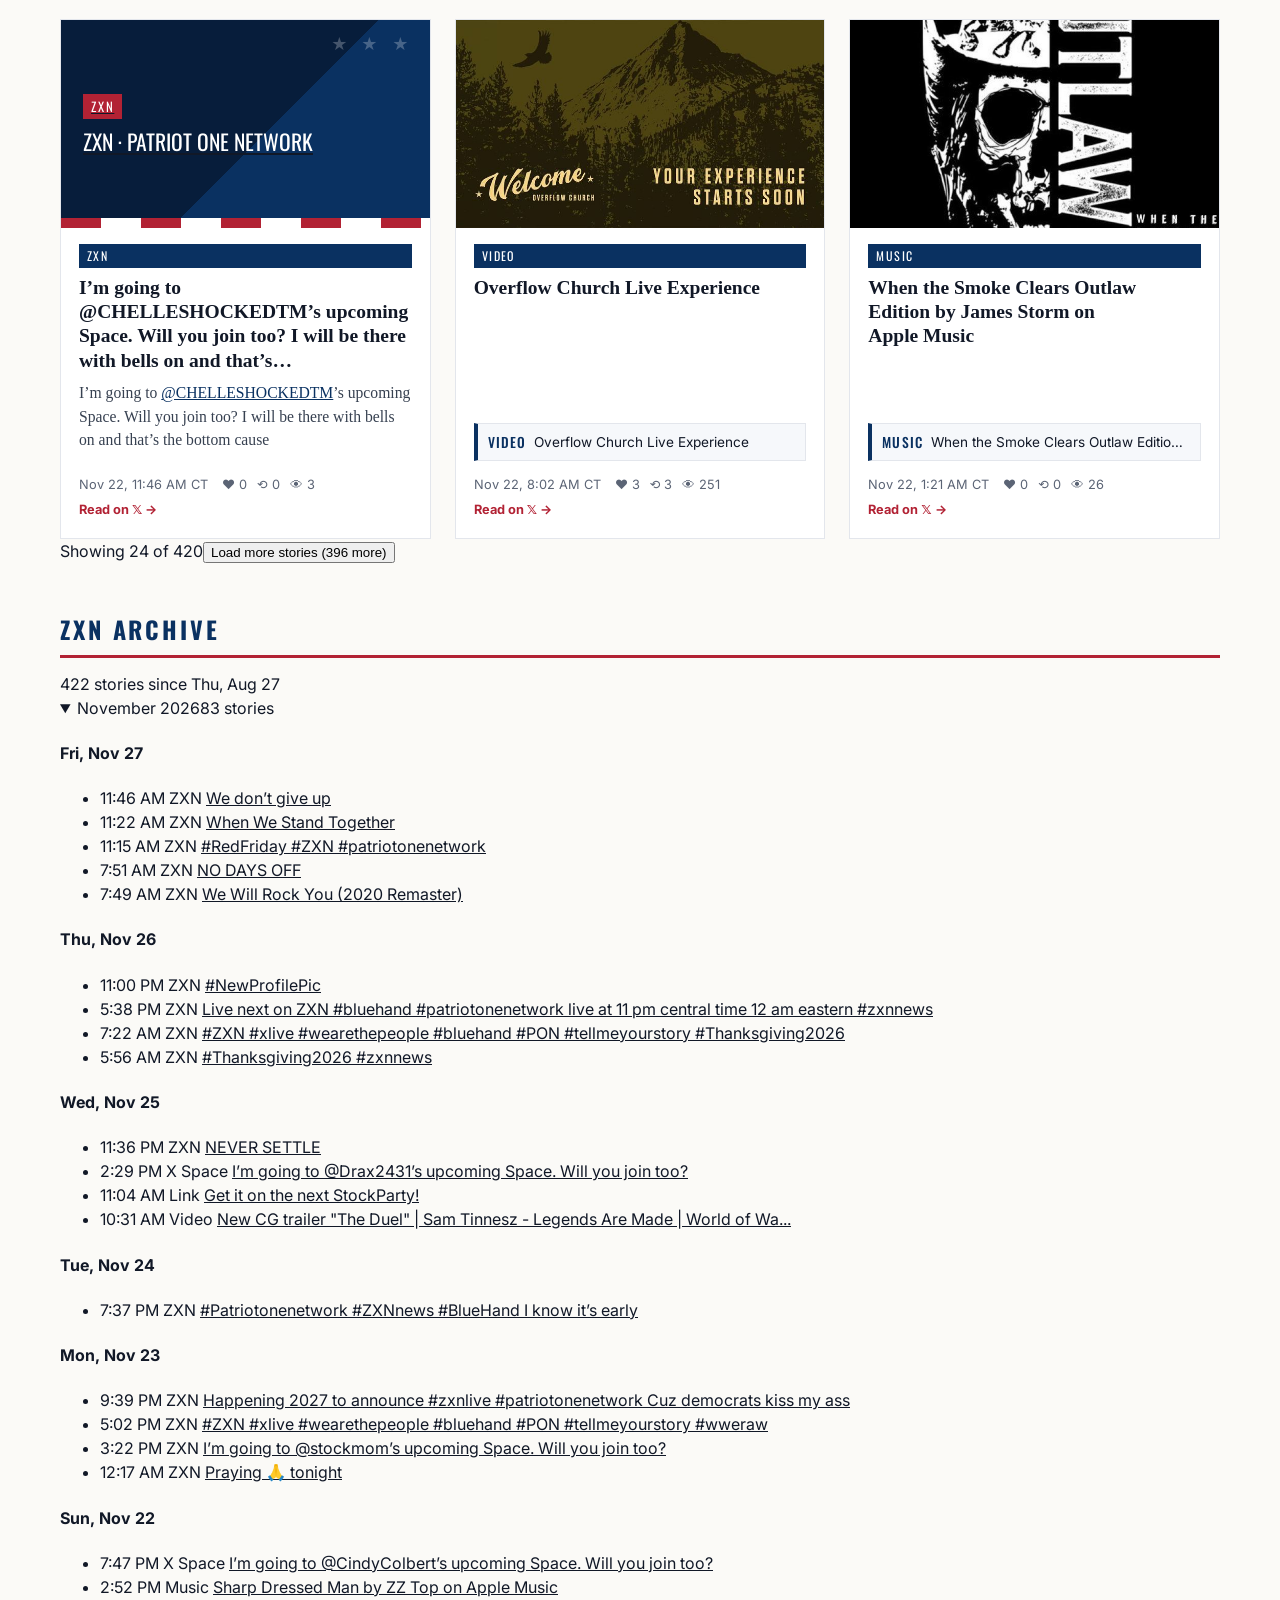
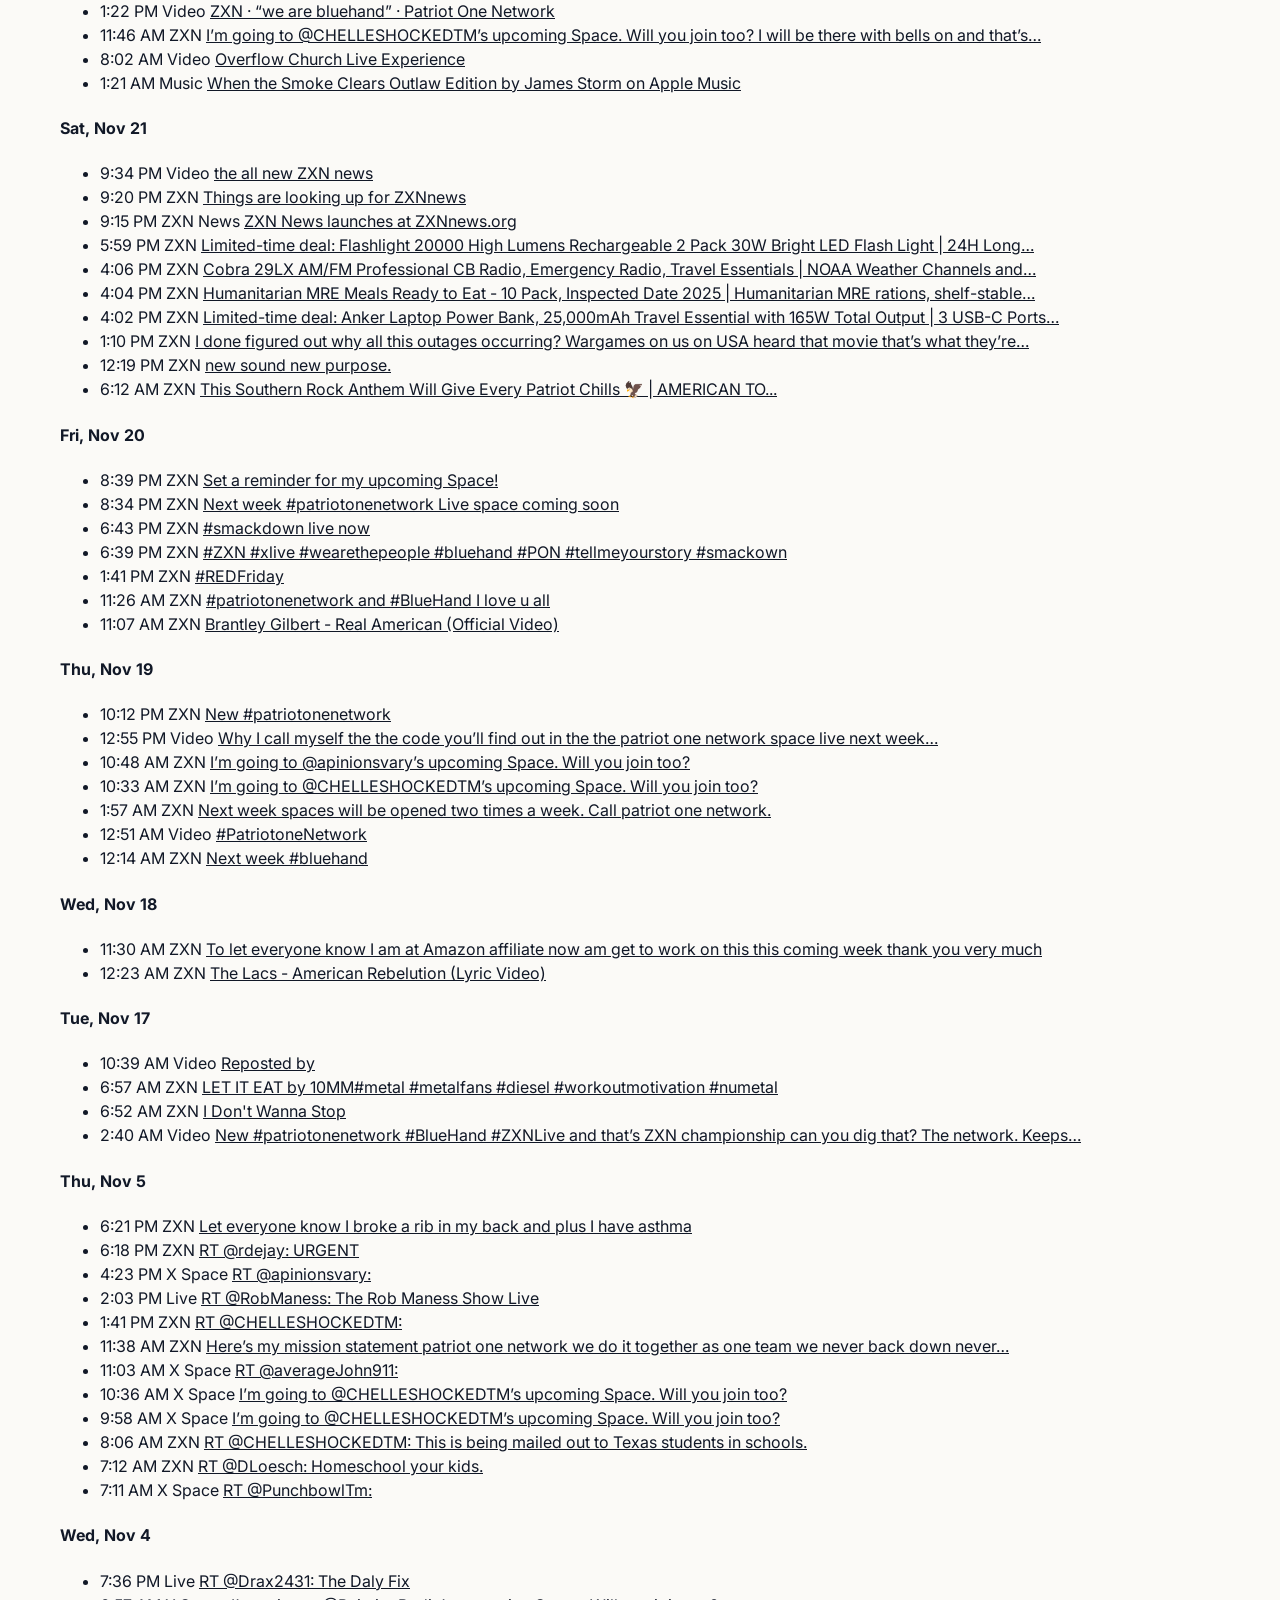
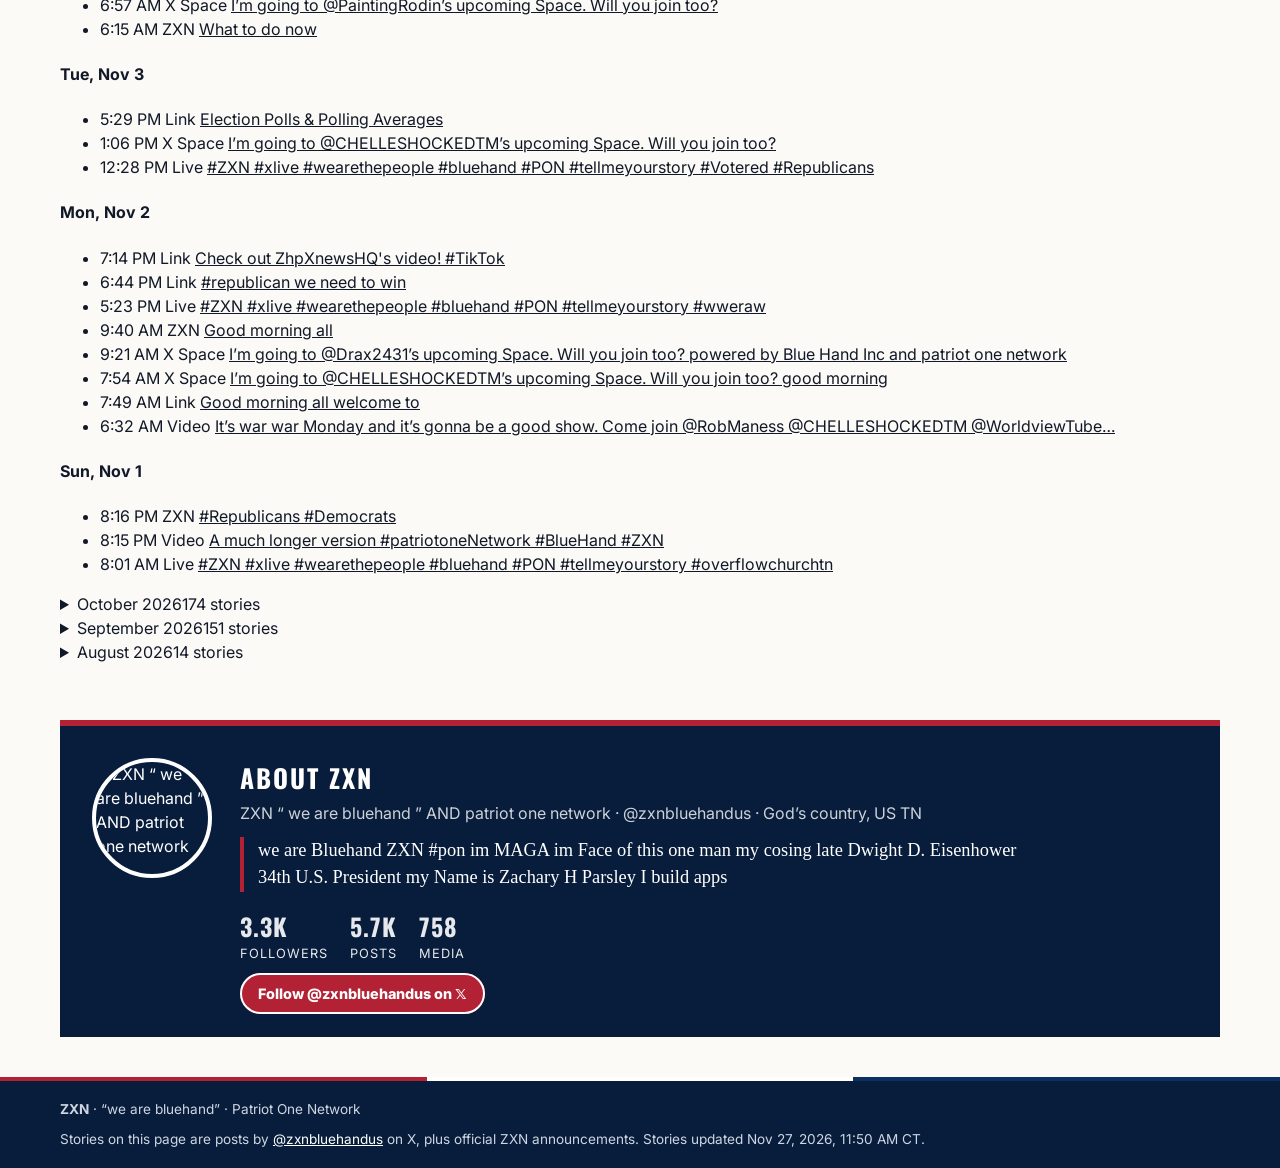
==== commit 3a2425a9: "Add Patriot One Network promo as featured homepage video Place the station-ID promo below the Thanks" ====
--- a/index.html
+++ b/index.html
@@ -56,7 +56,21 @@
 </header>
 
 <main id="top" class="wrap">
-  <div id="holiday-banner" class="holiday-banner" hidden></div>
+  <div id="holiday-banner" class="holiday-banner">
+    <div class="holiday-banner-inner"><picture><source srcset="images/holiday-thanksgiving-2026.webp" type="image/webp"><img src="images/holiday-thanksgiving-2026.jpg" alt="Happy Thanksgiving from the Parsley Family &amp; ZXNnews" width="1254" height="1254" decoding="async"></picture></div>
+  </div>
+  <section id="featured-video" class="featured-video" aria-label="ZXN News: Patriot One Network Promo">
+    <div class="featured-video-inner">
+      <h2 class="section-label">ZXN News: Patriot One Network Promo</h2>
+      <div class="featured-video-player">
+        <video controls playsinline preload="metadata" poster="images/zxn-patriot-one-promo-poster.jpg" width="1280" height="720">
+          <source src="media/zxn-patriot-one-promo.mp4" type="video/mp4">
+          Sorry, your browser cannot play this video.
+        </video>
+      </div>
+      <p class="featured-video-caption">ZXN — Zachary X Network News. I Am The Code. Powered by BlueHand Inc.</p>
+    </div>
+  </section>
   <section id="live-now" class="live-now" aria-live="polite" hidden></section>
   <section id="top-story" class="top">
     <div class="top-main">
@@ -169,6 +183,7 @@
 <script src="assets/leaflet.js"></script>
 <script src="assets/alerts.js"></script>
 <script src="assets/weather.js"></script>
+<script src="assets/featured.js"></script>
 <script src="assets/holiday.js"></script>
 <script src="assets/christmas.js"></script>
 </body>
--- a/assets/styles.css
+++ b/assets/styles.css
@@ -143,3 +143,14 @@
   .holiday-banner{margin:18px auto 4px}
   .holiday-banner img{border-radius:8px}
 }
+
+/* Featured promo video (from site_config.json featured_video). */
+.featured-video{margin:24px auto 4px}
+.featured-video .section-label{margin-top:0}
+.featured-video-player{position:relative;width:100%;aspect-ratio:16/9;background:var(--navy);overflow:hidden;border:1px solid var(--line);border-top:6px solid var(--red);box-shadow:0 10px 30px rgba(7,29,59,.08)}
+.featured-video-player video{width:100%;height:100%;display:block;background:#000;object-fit:contain;vertical-align:top}
+.featured-video-caption{font-family:var(--serif);color:#273043;margin:12px 0 0;font-size:1.05rem}
+@media (max-width:560px){
+  .featured-video{margin:16px auto 0}
+  .featured-video-caption{font-size:.98rem}
+}
